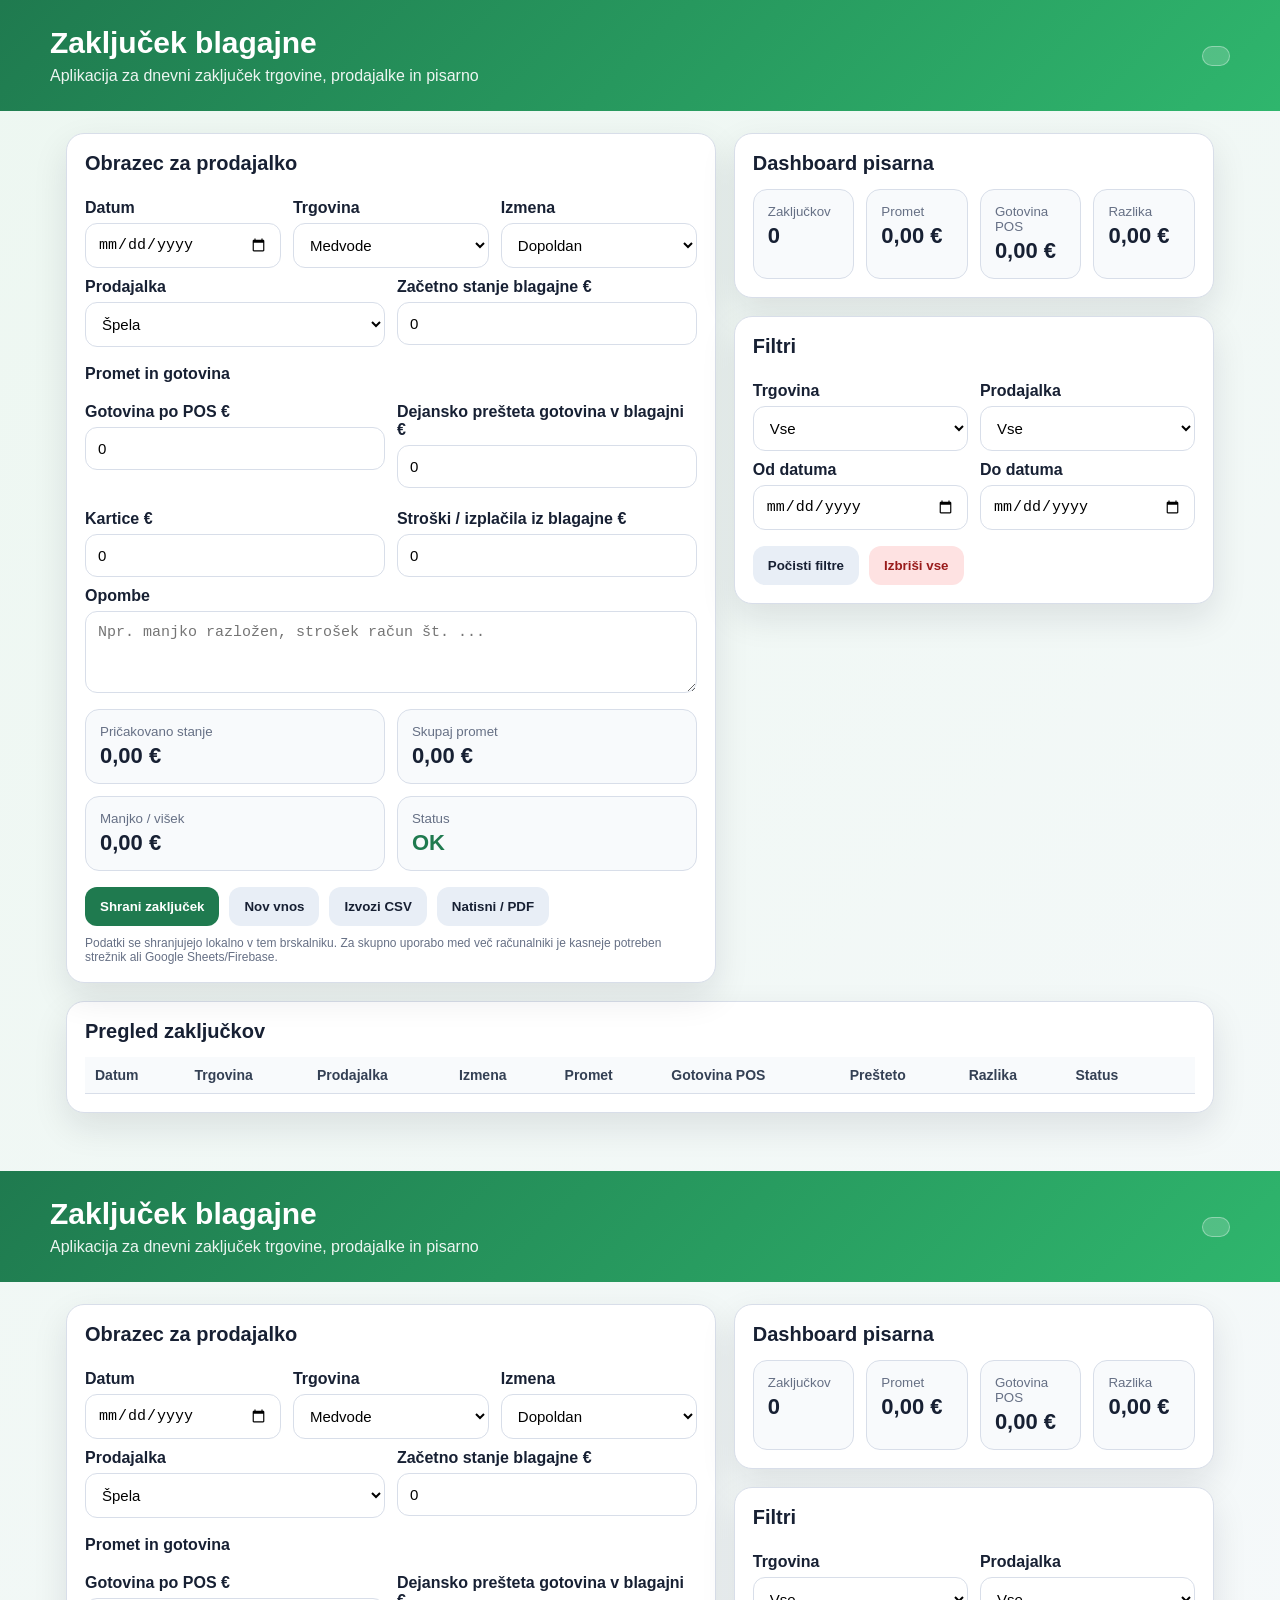
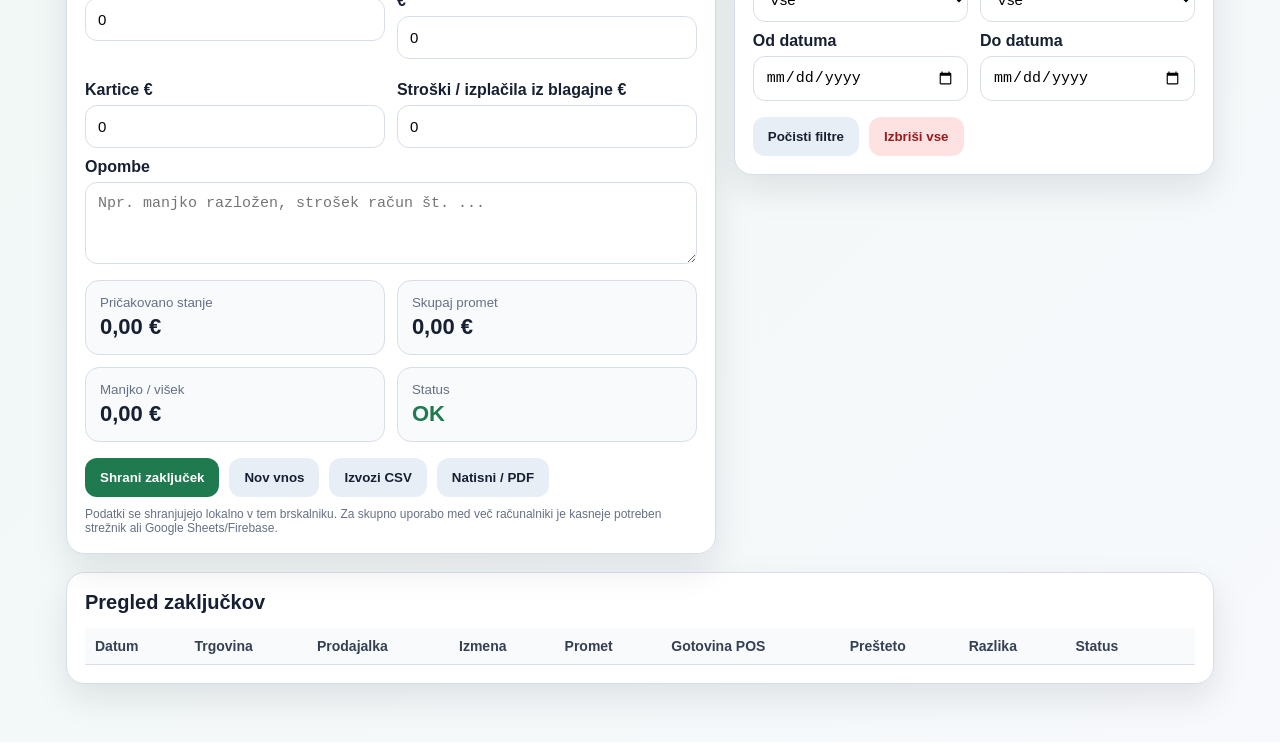
==== index.html @ eb239462 "Update index.html prijava" ====
<!doctype html>
<html lang="sl">
<head>
  <meta charset="utf-8" />
  <meta name="viewport" content="width=device-width, initial-scale=1" />
  <title>Zaključek blagajne</title>
  <style>
    :root{
      --bg:#f3f6fb; --card:#ffffff; --text:#172033; --muted:#667085;
      --brand:#1f7a4f; --brand2:#2fb66d; --danger:#c0392b; --warn:#b7791f;
      --line:#d8dee9; --shadow:0 14px 35px rgba(15,23,42,.10);
      --radius:18px;
    }
    *{box-sizing:border-box}
    body{margin:0;font-family:Arial,Helvetica,sans-serif;background:linear-gradient(135deg,#edf7f1,#f7f9fc);color:var(--text)}
    header{background:linear-gradient(135deg,var(--brand),var(--brand2));color:white;padding:26px 18px}
    .wrap{max-width:1180px;margin:0 auto}
    .top{display:flex;justify-content:space-between;gap:14px;align-items:center;flex-wrap:wrap}
    h1{margin:0;font-size:30px}
    header p{margin:7px 0 0;opacity:.92}
    .badge{background:rgba(255,255,255,.18);border:1px solid rgba(255,255,255,.35);border-radius:999px;padding:9px 13px;font-weight:bold}
    main{padding:22px 16px 40px}
    .grid{display:grid;grid-template-columns:1.15fr .85fr;gap:18px}
    @media(max-width:900px){.grid{grid-template-columns:1fr}}
    .card{background:var(--card);border:1px solid var(--line);border-radius:var(--radius);box-shadow:var(--shadow);padding:18px;margin-bottom:18px}
    h2{margin:0 0 14px;font-size:20px}
    h3{margin:18px 0 10px;font-size:16px}
    label{display:block;font-weight:bold;margin:10px 0 6px}
    input,select,textarea{width:100%;padding:12px;border:1px solid var(--line);border-radius:12px;background:#fff;font-size:15px}
    textarea{min-height:82px;resize:vertical}
    .row{display:grid;grid-template-columns:repeat(2,1fr);gap:12px}
    .row3{display:grid;grid-template-columns:repeat(3,1fr);gap:12px}
    @media(max-width:700px){.row,.row3{grid-template-columns:1fr}}
    .money{font-variant-numeric:tabular-nums}
    .result{display:grid;grid-template-columns:repeat(2,1fr);gap:12px;margin-top:12px}
    .box{border:1px solid var(--line);border-radius:14px;padding:14px;background:#f8fafc}
    .box small{display:block;color:var(--muted);margin-bottom:4px}
    .box b{font-size:22px}
    .ok{color:var(--brand)} .bad{color:var(--danger)} .warn{color:var(--warn)}
    .actions{display:flex;gap:10px;flex-wrap:wrap;margin-top:16px}
    button{border:0;border-radius:12px;padding:12px 15px;font-weight:bold;cursor:pointer;background:#e8eef6;color:#172033}
    button.primary{background:var(--brand);color:white}
    button.danger{background:#fee2e2;color:#991b1b}
    button:hover{filter:brightness(.97)}
    table{width:100%;border-collapse:collapse;font-size:14px}
    th,td{padding:10px;border-bottom:1px solid var(--line);text-align:left;vertical-align:top}
    th{background:#f8fafc;color:#344054}
    .tablewrap{overflow:auto}
    .stats{display:grid;grid-template-columns:repeat(4,1fr);gap:12px}
    @media(max-width:900px){.stats{grid-template-columns:repeat(2,1fr)}}
    @media(max-width:520px){.stats{grid-template-columns:1fr}}
    .muted{color:var(--muted)}
    .pill{display:inline-block;padding:4px 9px;border-radius:999px;background:#eef2ff;font-size:12px}
    .footer-note{font-size:12px;color:var(--muted);margin-top:10px}
    @media print{
      header,.actions,.filters,.danger,#clearAll{display:none!important}
      body{background:white}
      .card{box-shadow:none;border:1px solid #ddd}
      main{padding:0}
    }
  </style>
</head>
<body>
<header>
  <div class="wrap top">
    <div>
      <h1>Zaključek blagajne</h1>
      <p>Aplikacija za dnevni zaključek trgovine, prodajalke in pisarno</p>
    </div>
    <div class="badge" id="todayBadge"></div>
  </div>
</header>

<main class="wrap">
  <div class="grid">
    <section>
      <div class="card">
        <h2>Obrazec za prodajalko</h2>
        <form id="form">
          <div class="row3">
            <div>
              <label>Datum</label>
              <input type="date" id="datum" required>
            </div>
            <div>
              <label>Trgovina</label>
              <select id="trgovina" required>
                <option>Medvode</option>
                <option>Ljubljana</option>
                <option>Kranj</option>
              </select>
            </div>
            <div>
              <label>Izmena</label>
              <select id="izmena" required>
                <option>Dopoldan</option>
                <option>Popoldan</option>
                <option>Cel dan</option>
              </select>
            </div>
          </div>

          <div class="row">
            <div>
              <label>Prodajalka</label>
              <select id="prodajalka" required>
                <option>Špela</option>
                <option>Maja</option>
                <option>Nina</option>
                <option>Petra</option>
              </select>
            </div>
            <div>
              <label>Začetno stanje blagajne €</label>
              <input type="number" step="0.01" id="zacetno" value="0">
            </div>
          </div>

          <h3>Promet in gotovina</h3>
          <div class="row">
            <div>
              <label>Gotovina po POS €</label>
              <input type="number" step="0.01" id="posGotovina" value="0">
            </div>
            <div>
              <label>Dejansko prešteta gotovina v blagajni €</label>
              <input type="number" step="0.01" id="presteta" value="0">
            </div>
            <div>
              <label>Kartice €</label>
              <input type="number" step="0.01" id="kartice" value="0">
            </div>
            <div>
              <label>Stroški / izplačila iz blagajne €</label>
              <input type="number" step="0.01" id="stroski" value="0">
            </div>
          </div>

          <label>Opombe</label>
          <textarea id="opombe" placeholder="Npr. manjko razložen, strošek račun št. ..."></textarea>

          <div class="result">
            <div class="box"><small>Pričakovano stanje</small><b class="money" id="pricakovano">0,00 €</b></div>
            <div class="box"><small>Skupaj promet</small><b class="money" id="promet">0,00 €</b></div>
            <div class="box"><small>Manjko / višek</small><b class="money" id="razlika">0,00 €</b></div>
            <div class="box"><small>Status</small><b id="status" class="ok">OK</b></div>
          </div>

          <div class="actions">
            <button class="primary" type="submit">Shrani zaključek</button>
            <button type="button" id="newEntry">Nov vnos</button>
            <button type="button" id="exportCsv">Izvozi CSV</button>
            <button type="button" onclick="window.print()">Natisni / PDF</button>
          </div>
        </form>
        <div class="footer-note">Podatki se shranjujejo lokalno v tem brskalniku. Za skupno uporabo med več računalniki je kasneje potreben strežnik ali Google Sheets/Firebase.</div>
      </div>
    </section>

    <aside>
      <div class="card">
        <h2>Dashboard pisarna</h2>
        <div class="stats">
          <div class="box"><small>Zaključkov</small><b id="sCount">0</b></div>
          <div class="box"><small>Promet</small><b id="sPromet">0,00 €</b></div>
          <div class="box"><small>Gotovina POS</small><b id="sGotovina">0,00 €</b></div>
          <div class="box"><small>Razlika</small><b id="sRazlika">0,00 €</b></div>
        </div>
      </div>

      <div class="card filters">
        <h2>Filtri</h2>
        <div class="row">
          <div>
            <label>Trgovina</label>
            <select id="filterTrgovina">
              <option value="">Vse</option>
              <option>Medvode</option>
              <option>Ljubljana</option>
              <option>Kranj</option>
            </select>
          </div>
          <div>
            <label>Prodajalka</label>
            <select id="filterProdajalka">
              <option value="">Vse</option>
              <option>Špela</option>
              <option>Maja</option>
              <option>Nina</option>
              <option>Petra</option>
            </select>
          </div>
        </div>
        <div class="row">
          <div>
            <label>Od datuma</label>
            <input type="date" id="filterOd">
          </div>
          <div>
            <label>Do datuma</label>
            <input type="date" id="filterDo">
          </div>
        </div>
        <div class="actions">
          <button type="button" id="resetFilters">Počisti filtre</button>
          <button type="button" class="danger" id="clearAll">Izbriši vse</button>
        </div>
      </div>
    </aside>
  </div>

  <div class="card">
    <h2>Pregled zaključkov</h2>
    <div class="tablewrap">
      <table>
        <thead>
          <tr>
            <th>Datum</th><th>Trgovina</th><th>Prodajalka</th><th>Izmena</th>
            <th>Promet</th><th>Gotovina POS</th><th>Prešteto</th><th>Razlika</th><th>Status</th><th></th>
          </tr>
        </thead>
        <tbody id="tbody"></tbody>
      </table>
    </div>
  </div>
</main>

<script>
const KEY = 'zakljucek_blagajne_v3';
const € = n => (Number(n)||0).toLocaleString('sl-SI',{style:'currency',currency:'EUR'});
const val = id => Number(document.getElementById(id).value || 0);
const el = id => document.getElementById(id);
let editingId = null;

function todayISO(){
  const d = new Date();
  d.setMinutes(d.getMinutes() - d.getTimezoneOffset());
  return d.toISOString().slice(0,10);
}

function load(){ return JSON.parse(localStorage.getItem(KEY) || '[]'); }
function save(rows){ localStorage.setItem(KEY, JSON.stringify(rows)); }

function calc(){
  const z = val('zacetno'), pg = val('posGotovina'), pr = val('presteta'), k = val('kartice'), s = val('stroski');
  const pricakovano = z + pg - s;
  const promet = pg + k;
  const razlika = pr - pricakovano;
  el('pricakovano').textContent = €(pricakovano);
  el('promet').textContent = €(promet);
  el('razlika').textContent = €(razlika);
  el('razlika').className = 'money ' + (Math.abs(razlika) <= 0.02 ? 'ok' : razlika < 0 ? 'bad' : 'warn');
  el('status').textContent = Math.abs(razlika) <= 0.02 ? 'OK' : (razlika < 0 ? 'MANJKO' : 'VIŠEK');
  el('status').className = Math.abs(razlika) <= 0.02 ? 'ok' : razlika < 0 ? 'bad' : 'warn';
  return {pricakovano,promet,razlika};
}

function filteredRows(){
  const ft = el('filterTrgovina').value, fp = el('filterProdajalka').value, od = el('filterOd').value, doD = el('filterDo').value;
  return load().filter(r => (!ft || r.trgovina===ft) && (!fp || r.prodajalka===fp) && (!od || r.datum>=od) && (!doD || r.datum<=doD))
    .sort((a,b) => (b.datum+b.created).localeCompare(a.datum+a.created));
}

function render(){
  const rows = filteredRows();
  const tbody = el('tbody');
  tbody.innerHTML = rows.map(r => `
    <tr>
      <td>${r.datum}</td><td>${r.trgovina}</td><td>${r.prodajalka}</td><td>${r.izmena}</td>
      <td class="money">${€(r.promet)}</td><td class="money">${€(r.posGotovina)}</td><td class="money">${€(r.presteta)}</td>
      <td class="money ${Math.abs(r.razlika)<=0.02?'ok':r.razlika<0?'bad':'warn'}">${€(r.razlika)}</td>
      <td><span class="pill">${Math.abs(r.razlika)<=0.02?'OK':r.razlika<0?'MANJKO':'VIŠEK'}</span></td>
      <td><button onclick="editRow('${r.id}')">Uredi</button> <button class="danger" onclick="deleteRow('${r.id}')">Briši</button></td>
    </tr>`).join('') || `<tr><td colspan="10" class="muted">Ni shranjenih zaključkov.</td></tr>`;

  const sum = rows.reduce((a,r)=> {
    a.promet += r.promet; a.gotovina += r.posGotovina; a.razlika += r.razlika; return a;
  },{promet:0,gotovina:0,razlika:0});
  el('sCount').textContent = rows.length;
  el('sPromet').textContent = €(sum.promet);
  el('sGotovina').textContent = €(sum.gotovina);
  el('sRazlika').textContent = €(sum.razlika);
  el('sRazlika').className = sum.razlika < 0 ? 'bad' : sum.razlika > 0 ? 'warn' : 'ok';
}

function resetForm(){
  editingId = null;
  el('form').reset();
  el('datum').value = todayISO();
  calc();
}

function editRow(id){
  const r = load().find(x=>x.id===id);
  if(!r) return;
  editingId = id;
  ['datum','trgovina','prodajalka','izmena','zacetno','posGotovina','presteta','kartice','stroski','opombe'].forEach(k => el(k).value = r[k] ?? '');
  calc();
  window.scrollTo({top:0,behavior:'smooth'});
}

function deleteRow(id){
  if(!confirm('Res izbrišem ta zaključek?')) return;
  save(load().filter(r=>r.id!==id));
  render();
}

document.querySelectorAll('input,select,textarea').forEach(x => x.addEventListener('input', calc));
['filterTrgovina','filterProdajalka','filterOd','filterDo'].forEach(id => el(id).addEventListener('input', render));

el('form').addEventListener('submit', e => {
  e.preventDefault();
  const c = calc();
  const rows = load();
  const row = {
    id: editingId || crypto.randomUUID(),
    created: new Date().toISOString(),
    datum: el('datum').value,
    trgovina: el('trgovina').value,
    prodajalka: el('prodajalka').value,
    izmena: el('izmena').value,
    zacetno: val('zacetno'),
    posGotovina: val('posGotovina'),
    presteta: val('presteta'),
    kartice: val('kartice'),
    stroski: val('stroski'),
    opombe: el('opombe').value.trim(),
    ...c
  };
  const idx = rows.findIndex(r=>r.id===row.id);
  if(idx >= 0) rows[idx] = row; else rows.push(row);
  save(rows);
  resetForm();
  render();
  alert('Zaključek je shranjen.');
});

el('newEntry').onclick = resetForm;
el('resetFilters').onclick = () => { ['filterTrgovina','filterProdajalka','filterOd','filterDo'].forEach(id=>el(id).value=''); render(); };
el('clearAll').onclick = () => { if(confirm('Res izbrišem vse zaključke?')){ localStorage.removeItem(KEY); render(); } };

el('exportCsv').onclick = () => {
  const rows = filteredRows();
  const headers = ['Datum','Trgovina','Prodajalka','Izmena','Začetno','Gotovina POS','Prešteto','Kartice','Stroški','Promet','Pričakovano','Razlika','Opombe'];
  const csv = [headers, ...rows.map(r => [r.datum,r.trgovina,r.prodajalka,r.izmena,r.zacetno,r.posGotovina,r.presteta,r.kartice,r.stroski,r.promet,r.pricakovano,r.razlika,r.opombe])]
    .map(line => line.map(v => `"${String(v ?? '').replaceAll('"','""')}"`).join(';')).join('\n');
  const blob = new Blob(['\ufeff'+csv],{type:'text/csv;charset=utf-8;'});
  const a = document.createElement('a');
  a.href = URL.createObjectURL(blob);
  a.download = 'zakljucki-blagajne.csv';
  a.click();
};

el('todayBadge').textContent = new Date().toLocaleDateString('sl-SI',{weekday:'long',day:'2-digit',month:'2-digit',year:'numeric'});
el('datum').value = todayISO();
calc(); render();
</script>
  <!doctype html>
<html lang="sl">
<head>
  <meta charset="utf-8" />
  <meta name="viewport" content="width=device-width, initial-scale=1" />
  <title>Zaključek blagajne</title>
  <style>
    :root{
      --bg:#f3f6fb; --card:#ffffff; --text:#172033; --muted:#667085;
      --brand:#1f7a4f; --brand2:#2fb66d; --danger:#c0392b; --warn:#b7791f;
      --line:#d8dee9; --shadow:0 14px 35px rgba(15,23,42,.10);
      --radius:18px;
    }
    *{box-sizing:border-box}
    body{margin:0;font-family:Arial,Helvetica,sans-serif;background:linear-gradient(135deg,#edf7f1,#f7f9fc);color:var(--text)}
    header{background:linear-gradient(135deg,var(--brand),var(--brand2));color:white;padding:26px 18px}
    .wrap{max-width:1180px;margin:0 auto}
    .top{display:flex;justify-content:space-between;gap:14px;align-items:center;flex-wrap:wrap}
    h1{margin:0;font-size:30px}
    header p{margin:7px 0 0;opacity:.92}
    .badge{background:rgba(255,255,255,.18);border:1px solid rgba(255,255,255,.35);border-radius:999px;padding:9px 13px;font-weight:bold}
    main{padding:22px 16px 40px}
    .grid{display:grid;grid-template-columns:1.15fr .85fr;gap:18px}
    @media(max-width:900px){.grid{grid-template-columns:1fr}}
    .card{background:var(--card);border:1px solid var(--line);border-radius:var(--radius);box-shadow:var(--shadow);padding:18px;margin-bottom:18px}
    h2{margin:0 0 14px;font-size:20px}
    h3{margin:18px 0 10px;font-size:16px}
    label{display:block;font-weight:bold;margin:10px 0 6px}
    input,select,textarea{width:100%;padding:12px;border:1px solid var(--line);border-radius:12px;background:#fff;font-size:15px}
    textarea{min-height:82px;resize:vertical}
    .row{display:grid;grid-template-columns:repeat(2,1fr);gap:12px}
    .row3{display:grid;grid-template-columns:repeat(3,1fr);gap:12px}
    @media(max-width:700px){.row,.row3{grid-template-columns:1fr}}
    .money{font-variant-numeric:tabular-nums}
    .result{display:grid;grid-template-columns:repeat(2,1fr);gap:12px;margin-top:12px}
    .box{border:1px solid var(--line);border-radius:14px;padding:14px;background:#f8fafc}
    .box small{display:block;color:var(--muted);margin-bottom:4px}
    .box b{font-size:22px}
    .ok{color:var(--brand)} .bad{color:var(--danger)} .warn{color:var(--warn)}
    .actions{display:flex;gap:10px;flex-wrap:wrap;margin-top:16px}
    button{border:0;border-radius:12px;padding:12px 15px;font-weight:bold;cursor:pointer;background:#e8eef6;color:#172033}
    button.primary{background:var(--brand);color:white}
    button.danger{background:#fee2e2;color:#991b1b}
    button:hover{filter:brightness(.97)}
    table{width:100%;border-collapse:collapse;font-size:14px}
    th,td{padding:10px;border-bottom:1px solid var(--line);text-align:left;vertical-align:top}
    th{background:#f8fafc;color:#344054}
    .tablewrap{overflow:auto}
    .stats{display:grid;grid-template-columns:repeat(4,1fr);gap:12px}
    @media(max-width:900px){.stats{grid-template-columns:repeat(2,1fr)}}
    @media(max-width:520px){.stats{grid-template-columns:1fr}}
    .muted{color:var(--muted)}
    .pill{display:inline-block;padding:4px 9px;border-radius:999px;background:#eef2ff;font-size:12px}
    .footer-note{font-size:12px;color:var(--muted);margin-top:10px}
    @media print{
      header,.actions,.filters,.danger,#clearAll{display:none!important}
      body{background:white}
      .card{box-shadow:none;border:1px solid #ddd}
      main{padding:0}
    }
  </style>
</head>
<body>
<header>
  <div class="wrap top">
    <div>
      <h1>Zaključek blagajne</h1>
      <p>Aplikacija za dnevni zaključek trgovine, prodajalke in pisarno</p>
    </div>
    <div class="badge" id="todayBadge"></div>
  </div>
</header>

<main class="wrap">
  <div class="grid">
    <section>
      <div class="card">
        <h2>Obrazec za prodajalko</h2>
        <form id="form">
          <div class="row3">
            <div>
              <label>Datum</label>
              <input type="date" id="datum" required>
            </div>
            <div>
              <label>Trgovina</label>
              <select id="trgovina" required>
                <option>Medvode</option>
                <option>Ljubljana</option>
                <option>Kranj</option>
              </select>
            </div>
            <div>
              <label>Izmena</label>
              <select id="izmena" required>
                <option>Dopoldan</option>
                <option>Popoldan</option>
                <option>Cel dan</option>
              </select>
            </div>
          </div>

          <div class="row">
            <div>
              <label>Prodajalka</label>
              <select id="prodajalka" required>
                <option>Špela</option>
                <option>Maja</option>
                <option>Nina</option>
                <option>Petra</option>
              </select>
            </div>
            <div>
              <label>Začetno stanje blagajne €</label>
              <input type="number" step="0.01" id="zacetno" value="0">
            </div>
          </div>

          <h3>Promet in gotovina</h3>
          <div class="row">
            <div>
              <label>Gotovina po POS €</label>
              <input type="number" step="0.01" id="posGotovina" value="0">
            </div>
            <div>
              <label>Dejansko prešteta gotovina v blagajni €</label>
              <input type="number" step="0.01" id="presteta" value="0">
            </div>
            <div>
              <label>Kartice €</label>
              <input type="number" step="0.01" id="kartice" value="0">
            </div>
            <div>
              <label>Stroški / izplačila iz blagajne €</label>
              <input type="number" step="0.01" id="stroski" value="0">
            </div>
          </div>

          <label>Opombe</label>
          <textarea id="opombe" placeholder="Npr. manjko razložen, strošek račun št. ..."></textarea>

          <div class="result">
            <div class="box"><small>Pričakovano stanje</small><b class="money" id="pricakovano">0,00 €</b></div>
            <div class="box"><small>Skupaj promet</small><b class="money" id="promet">0,00 €</b></div>
            <div class="box"><small>Manjko / višek</small><b class="money" id="razlika">0,00 €</b></div>
            <div class="box"><small>Status</small><b id="status" class="ok">OK</b></div>
          </div>

          <div class="actions">
            <button class="primary" type="submit">Shrani zaključek</button>
            <button type="button" id="newEntry">Nov vnos</button>
            <button type="button" id="exportCsv">Izvozi CSV</button>
            <button type="button" onclick="window.print()">Natisni / PDF</button>
          </div>
        </form>
        <div class="footer-note">Podatki se shranjujejo lokalno v tem brskalniku. Za skupno uporabo med več računalniki je kasneje potreben strežnik ali Google Sheets/Firebase.</div>
      </div>
    </section>

    <aside>
      <div class="card">
        <h2>Dashboard pisarna</h2>
        <div class="stats">
          <div class="box"><small>Zaključkov</small><b id="sCount">0</b></div>
          <div class="box"><small>Promet</small><b id="sPromet">0,00 €</b></div>
          <div class="box"><small>Gotovina POS</small><b id="sGotovina">0,00 €</b></div>
          <div class="box"><small>Razlika</small><b id="sRazlika">0,00 €</b></div>
        </div>
      </div>

      <div class="card filters">
        <h2>Filtri</h2>
        <div class="row">
          <div>
            <label>Trgovina</label>
            <select id="filterTrgovina">
              <option value="">Vse</option>
              <option>Medvode</option>
              <option>Ljubljana</option>
              <option>Kranj</option>
            </select>
          </div>
          <div>
            <label>Prodajalka</label>
            <select id="filterProdajalka">
              <option value="">Vse</option>
              <option>Špela</option>
              <option>Maja</option>
              <option>Nina</option>
              <option>Petra</option>
            </select>
          </div>
        </div>
        <div class="row">
          <div>
            <label>Od datuma</label>
            <input type="date" id="filterOd">
          </div>
          <div>
            <label>Do datuma</label>
            <input type="date" id="filterDo">
          </div>
        </div>
        <div class="actions">
          <button type="button" id="resetFilters">Počisti filtre</button>
          <button type="button" class="danger" id="clearAll">Izbriši vse</button>
        </div>
      </div>
    </aside>
  </div>

  <div class="card">
    <h2>Pregled zaključkov</h2>
    <div class="tablewrap">
      <table>
        <thead>
          <tr>
            <th>Datum</th><th>Trgovina</th><th>Prodajalka</th><th>Izmena</th>
            <th>Promet</th><th>Gotovina POS</th><th>Prešteto</th><th>Razlika</th><th>Status</th><th></th>
          </tr>
        </thead>
        <tbody id="tbody"></tbody>
      </table>
    </div>
  </div>
</main>

<script>
const KEY = 'zakljucek_blagajne_v3';
const € = n => (Number(n)||0).toLocaleString('sl-SI',{style:'currency',currency:'EUR'});
const val = id => Number(document.getElementById(id).value || 0);
const el = id => document.getElementById(id);
let editingId = null;

function todayISO(){
  const d = new Date();
  d.setMinutes(d.getMinutes() - d.getTimezoneOffset());
  return d.toISOString().slice(0,10);
}

function load(){ return JSON.parse(localStorage.getItem(KEY) || '[]'); }
function save(rows){ localStorage.setItem(KEY, JSON.stringify(rows)); }

function calc(){
  const z = val('zacetno'), pg = val('posGotovina'), pr = val('presteta'), k = val('kartice'), s = val('stroski');
  const pricakovano = z + pg - s;
  const promet = pg + k;
  const razlika = pr - pricakovano;
  el('pricakovano').textContent = €(pricakovano);
  el('promet').textContent = €(promet);
  el('razlika').textContent = €(razlika);
  el('razlika').className = 'money ' + (Math.abs(razlika) <= 0.02 ? 'ok' : razlika < 0 ? 'bad' : 'warn');
  el('status').textContent = Math.abs(razlika) <= 0.02 ? 'OK' : (razlika < 0 ? 'MANJKO' : 'VIŠEK');
  el('status').className = Math.abs(razlika) <= 0.02 ? 'ok' : razlika < 0 ? 'bad' : 'warn';
  return {pricakovano,promet,razlika};
}

function filteredRows(){
  const ft = el('filterTrgovina').value, fp = el('filterProdajalka').value, od = el('filterOd').value, doD = el('filterDo').value;
  return load().filter(r => (!ft || r.trgovina===ft) && (!fp || r.prodajalka===fp) && (!od || r.datum>=od) && (!doD || r.datum<=doD))
    .sort((a,b) => (b.datum+b.created).localeCompare(a.datum+a.created));
}

function render(){
  const rows = filteredRows();
  const tbody = el('tbody');
  tbody.innerHTML = rows.map(r => `
    <tr>
      <td>${r.datum}</td><td>${r.trgovina}</td><td>${r.prodajalka}</td><td>${r.izmena}</td>
      <td class="money">${€(r.promet)}</td><td class="money">${€(r.posGotovina)}</td><td class="money">${€(r.presteta)}</td>
      <td class="money ${Math.abs(r.razlika)<=0.02?'ok':r.razlika<0?'bad':'warn'}">${€(r.razlika)}</td>
      <td><span class="pill">${Math.abs(r.razlika)<=0.02?'OK':r.razlika<0?'MANJKO':'VIŠEK'}</span></td>
      <td><button onclick="editRow('${r.id}')">Uredi</button> <button class="danger" onclick="deleteRow('${r.id}')">Briši</button></td>
    </tr>`).join('') || `<tr><td colspan="10" class="muted">Ni shranjenih zaključkov.</td></tr>`;

  const sum = rows.reduce((a,r)=> {
    a.promet += r.promet; a.gotovina += r.posGotovina; a.razlika += r.razlika; return a;
  },{promet:0,gotovina:0,razlika:0});
  el('sCount').textContent = rows.length;
  el('sPromet').textContent = €(sum.promet);
  el('sGotovina').textContent = €(sum.gotovina);
  el('sRazlika').textContent = €(sum.razlika);
  el('sRazlika').className = sum.razlika < 0 ? 'bad' : sum.razlika > 0 ? 'warn' : 'ok';
}

function resetForm(){
  editingId = null;
  el('form').reset();
  el('datum').value = todayISO();
  calc();
}

function editRow(id){
  const r = load().find(x=>x.id===id);
  if(!r) return;
  editingId = id;
  ['datum','trgovina','prodajalka','izmena','zacetno','posGotovina','presteta','kartice','stroski','opombe'].forEach(k => el(k).value = r[k] ?? '');
  calc();
  window.scrollTo({top:0,behavior:'smooth'});
}

function deleteRow(id){
  if(!confirm('Res izbrišem ta zaključek?')) return;
  save(load().filter(r=>r.id!==id));
  render();
}

document.querySelectorAll('input,select,textarea').forEach(x => x.addEventListener('input', calc));
['filterTrgovina','filterProdajalka','filterOd','filterDo'].forEach(id => el(id).addEventListener('input', render));

el('form').addEventListener('submit', e => {
  e.preventDefault();
  const c = calc();
  const rows = load();
  const row = {
    id: editingId || crypto.randomUUID(),
    created: new Date().toISOString(),
    datum: el('datum').value,
    trgovina: el('trgovina').value,
    prodajalka: el('prodajalka').value,
    izmena: el('izmena').value,
    zacetno: val('zacetno'),
    posGotovina: val('posGotovina'),
    presteta: val('presteta'),
    kartice: val('kartice'),
    stroski: val('stroski'),
    opombe: el('opombe').value.trim(),
    ...c
  };
  const idx = rows.findIndex(r=>r.id===row.id);
  if(idx >= 0) rows[idx] = row; else rows.push(row);
  save(rows);
  resetForm();
  render();
  alert('Zaključek je shranjen.');
});

el('newEntry').onclick = resetForm;
el('resetFilters').onclick = () => { ['filterTrgovina','filterProdajalka','filterOd','filterDo'].forEach(id=>el(id).value=''); render(); };
el('clearAll').onclick = () => { if(confirm('Res izbrišem vse zaključke?')){ localStorage.removeItem(KEY); render(); } };

el('exportCsv').onclick = () => {
  const rows = filteredRows();
  const headers = ['Datum','Trgovina','Prodajalka','Izmena','Začetno','Gotovina POS','Prešteto','Kartice','Stroški','Promet','Pričakovano','Razlika','Opombe'];
  const csv = [headers, ...rows.map(r => [r.datum,r.trgovina,r.prodajalka,r.izmena,r.zacetno,r.posGotovina,r.presteta,r.kartice,r.stroski,r.promet,r.pricakovano,r.razlika,r.opombe])]
    .map(line => line.map(v => `"${String(v ?? '').replaceAll('"','""')}"`).join(';')).join('\n');
  const blob = new Blob(['\ufeff'+csv],{type:'text/csv;charset=utf-8;'});
  const a = document.createElement('a');
  a.href = URL.createObjectURL(blob);
  a.download = 'zakljucki-blagajne.csv';
  a.click();
};

el('todayBadge').textContent = new Date().toLocaleDateString('sl-SI',{weekday:'long',day:'2-digit',month:'2-digit',year:'numeric'});
el('datum').value = todayISO();
calc(); render();
</script>
</body>
</html>

</body>
</html>
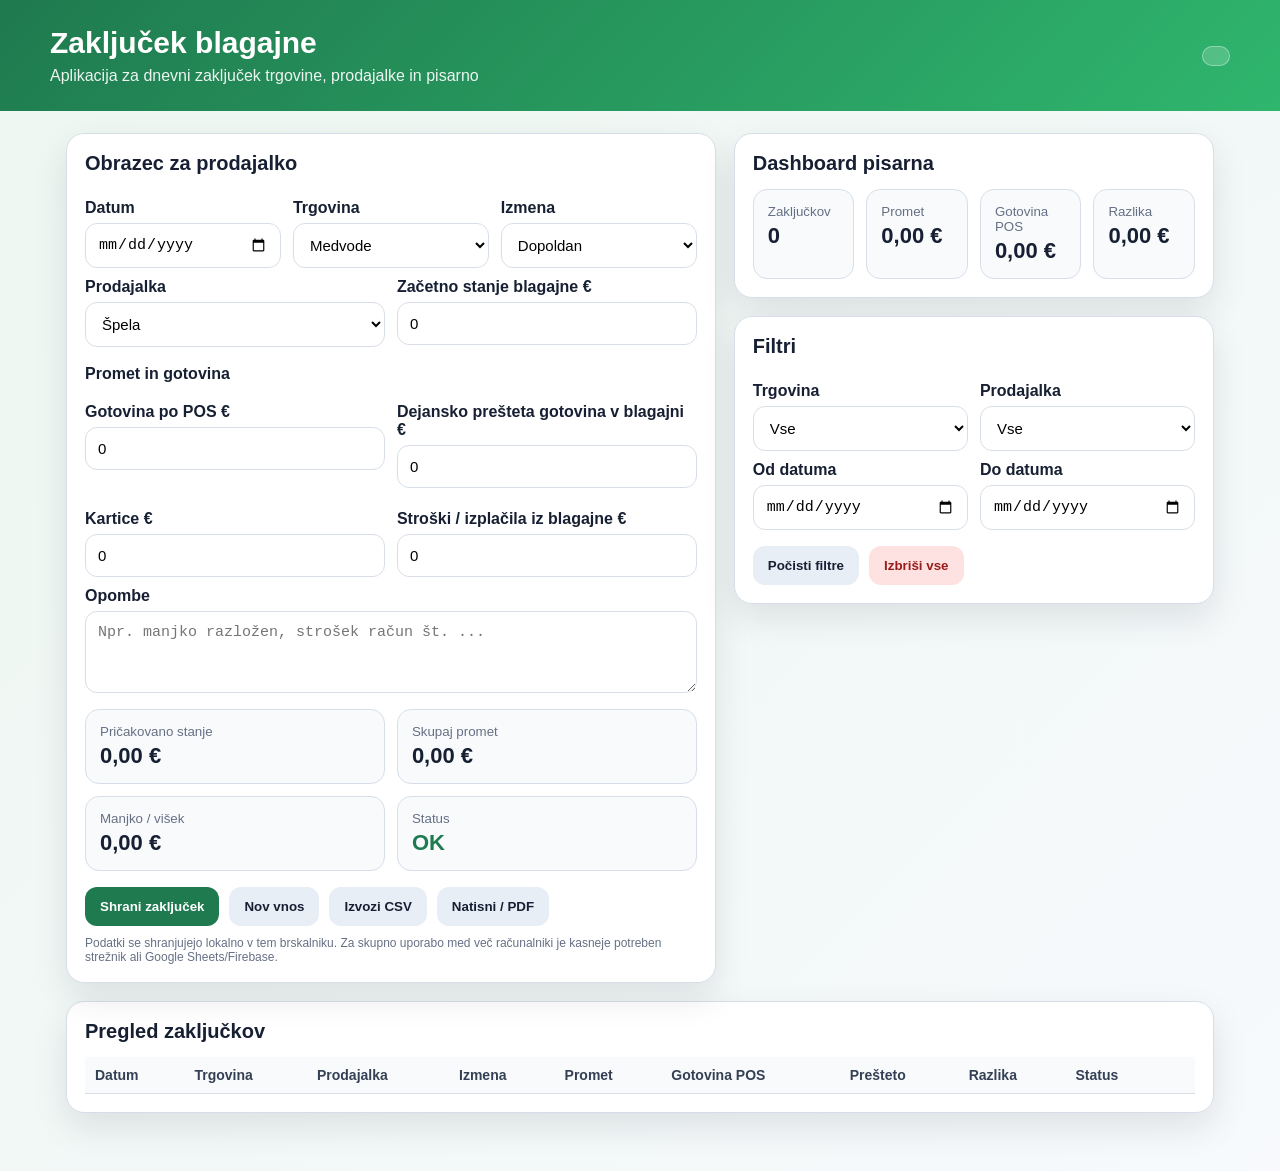
==== commit 1799b56d: "Add files via upload" ====
--- a/index.html
+++ b/index.html
@@ -355,365 +355,5 @@
 el('datum').value = todayISO();
 calc(); render();
 </script>
-  <!doctype html>
-<html lang="sl">
-<head>
-  <meta charset="utf-8" />
-  <meta name="viewport" content="width=device-width, initial-scale=1" />
-  <title>Zaključek blagajne</title>
-  <style>
-    :root{
-      --bg:#f3f6fb; --card:#ffffff; --text:#172033; --muted:#667085;
-      --brand:#1f7a4f; --brand2:#2fb66d; --danger:#c0392b; --warn:#b7791f;
-      --line:#d8dee9; --shadow:0 14px 35px rgba(15,23,42,.10);
-      --radius:18px;
-    }
-    *{box-sizing:border-box}
-    body{margin:0;font-family:Arial,Helvetica,sans-serif;background:linear-gradient(135deg,#edf7f1,#f7f9fc);color:var(--text)}
-    header{background:linear-gradient(135deg,var(--brand),var(--brand2));color:white;padding:26px 18px}
-    .wrap{max-width:1180px;margin:0 auto}
-    .top{display:flex;justify-content:space-between;gap:14px;align-items:center;flex-wrap:wrap}
-    h1{margin:0;font-size:30px}
-    header p{margin:7px 0 0;opacity:.92}
-    .badge{background:rgba(255,255,255,.18);border:1px solid rgba(255,255,255,.35);border-radius:999px;padding:9px 13px;font-weight:bold}
-    main{padding:22px 16px 40px}
-    .grid{display:grid;grid-template-columns:1.15fr .85fr;gap:18px}
-    @media(max-width:900px){.grid{grid-template-columns:1fr}}
-    .card{background:var(--card);border:1px solid var(--line);border-radius:var(--radius);box-shadow:var(--shadow);padding:18px;margin-bottom:18px}
-    h2{margin:0 0 14px;font-size:20px}
-    h3{margin:18px 0 10px;font-size:16px}
-    label{display:block;font-weight:bold;margin:10px 0 6px}
-    input,select,textarea{width:100%;padding:12px;border:1px solid var(--line);border-radius:12px;background:#fff;font-size:15px}
-    textarea{min-height:82px;resize:vertical}
-    .row{display:grid;grid-template-columns:repeat(2,1fr);gap:12px}
-    .row3{display:grid;grid-template-columns:repeat(3,1fr);gap:12px}
-    @media(max-width:700px){.row,.row3{grid-template-columns:1fr}}
-    .money{font-variant-numeric:tabular-nums}
-    .result{display:grid;grid-template-columns:repeat(2,1fr);gap:12px;margin-top:12px}
-    .box{border:1px solid var(--line);border-radius:14px;padding:14px;background:#f8fafc}
-    .box small{display:block;color:var(--muted);margin-bottom:4px}
-    .box b{font-size:22px}
-    .ok{color:var(--brand)} .bad{color:var(--danger)} .warn{color:var(--warn)}
-    .actions{display:flex;gap:10px;flex-wrap:wrap;margin-top:16px}
-    button{border:0;border-radius:12px;padding:12px 15px;font-weight:bold;cursor:pointer;background:#e8eef6;color:#172033}
-    button.primary{background:var(--brand);color:white}
-    button.danger{background:#fee2e2;color:#991b1b}
-    button:hover{filter:brightness(.97)}
-    table{width:100%;border-collapse:collapse;font-size:14px}
-    th,td{padding:10px;border-bottom:1px solid var(--line);text-align:left;vertical-align:top}
-    th{background:#f8fafc;color:#344054}
-    .tablewrap{overflow:auto}
-    .stats{display:grid;grid-template-columns:repeat(4,1fr);gap:12px}
-    @media(max-width:900px){.stats{grid-template-columns:repeat(2,1fr)}}
-    @media(max-width:520px){.stats{grid-template-columns:1fr}}
-    .muted{color:var(--muted)}
-    .pill{display:inline-block;padding:4px 9px;border-radius:999px;background:#eef2ff;font-size:12px}
-    .footer-note{font-size:12px;color:var(--muted);margin-top:10px}
-    @media print{
-      header,.actions,.filters,.danger,#clearAll{display:none!important}
-      body{background:white}
-      .card{box-shadow:none;border:1px solid #ddd}
-      main{padding:0}
-    }
-  </style>
-</head>
-<body>
-<header>
-  <div class="wrap top">
-    <div>
-      <h1>Zaključek blagajne</h1>
-      <p>Aplikacija za dnevni zaključek trgovine, prodajalke in pisarno</p>
-    </div>
-    <div class="badge" id="todayBadge"></div>
-  </div>
-</header>
-
-<main class="wrap">
-  <div class="grid">
-    <section>
-      <div class="card">
-        <h2>Obrazec za prodajalko</h2>
-        <form id="form">
-          <div class="row3">
-            <div>
-              <label>Datum</label>
-              <input type="date" id="datum" required>
-            </div>
-            <div>
-              <label>Trgovina</label>
-              <select id="trgovina" required>
-                <option>Medvode</option>
-                <option>Ljubljana</option>
-                <option>Kranj</option>
-              </select>
-            </div>
-            <div>
-              <label>Izmena</label>
-              <select id="izmena" required>
-                <option>Dopoldan</option>
-                <option>Popoldan</option>
-                <option>Cel dan</option>
-              </select>
-            </div>
-          </div>
-
-          <div class="row">
-            <div>
-              <label>Prodajalka</label>
-              <select id="prodajalka" required>
-                <option>Špela</option>
-                <option>Maja</option>
-                <option>Nina</option>
-                <option>Petra</option>
-              </select>
-            </div>
-            <div>
-              <label>Začetno stanje blagajne €</label>
-              <input type="number" step="0.01" id="zacetno" value="0">
-            </div>
-          </div>
-
-          <h3>Promet in gotovina</h3>
-          <div class="row">
-            <div>
-              <label>Gotovina po POS €</label>
-              <input type="number" step="0.01" id="posGotovina" value="0">
-            </div>
-            <div>
-              <label>Dejansko prešteta gotovina v blagajni €</label>
-              <input type="number" step="0.01" id="presteta" value="0">
-            </div>
-            <div>
-              <label>Kartice €</label>
-              <input type="number" step="0.01" id="kartice" value="0">
-            </div>
-            <div>
-              <label>Stroški / izplačila iz blagajne €</label>
-              <input type="number" step="0.01" id="stroski" value="0">
-            </div>
-          </div>
-
-          <label>Opombe</label>
-          <textarea id="opombe" placeholder="Npr. manjko razložen, strošek račun št. ..."></textarea>
-
-          <div class="result">
-            <div class="box"><small>Pričakovano stanje</small><b class="money" id="pricakovano">0,00 €</b></div>
-            <div class="box"><small>Skupaj promet</small><b class="money" id="promet">0,00 €</b></div>
-            <div class="box"><small>Manjko / višek</small><b class="money" id="razlika">0,00 €</b></div>
-            <div class="box"><small>Status</small><b id="status" class="ok">OK</b></div>
-          </div>
-
-          <div class="actions">
-            <button class="primary" type="submit">Shrani zaključek</button>
-            <button type="button" id="newEntry">Nov vnos</button>
-            <button type="button" id="exportCsv">Izvozi CSV</button>
-            <button type="button" onclick="window.print()">Natisni / PDF</button>
-          </div>
-        </form>
-        <div class="footer-note">Podatki se shranjujejo lokalno v tem brskalniku. Za skupno uporabo med več računalniki je kasneje potreben strežnik ali Google Sheets/Firebase.</div>
-      </div>
-    </section>
-
-    <aside>
-      <div class="card">
-        <h2>Dashboard pisarna</h2>
-        <div class="stats">
-          <div class="box"><small>Zaključkov</small><b id="sCount">0</b></div>
-          <div class="box"><small>Promet</small><b id="sPromet">0,00 €</b></div>
-          <div class="box"><small>Gotovina POS</small><b id="sGotovina">0,00 €</b></div>
-          <div class="box"><small>Razlika</small><b id="sRazlika">0,00 €</b></div>
-        </div>
-      </div>
-
-      <div class="card filters">
-        <h2>Filtri</h2>
-        <div class="row">
-          <div>
-            <label>Trgovina</label>
-            <select id="filterTrgovina">
-              <option value="">Vse</option>
-              <option>Medvode</option>
-              <option>Ljubljana</option>
-              <option>Kranj</option>
-            </select>
-          </div>
-          <div>
-            <label>Prodajalka</label>
-            <select id="filterProdajalka">
-              <option value="">Vse</option>
-              <option>Špela</option>
-              <option>Maja</option>
-              <option>Nina</option>
-              <option>Petra</option>
-            </select>
-          </div>
-        </div>
-        <div class="row">
-          <div>
-            <label>Od datuma</label>
-            <input type="date" id="filterOd">
-          </div>
-          <div>
-            <label>Do datuma</label>
-            <input type="date" id="filterDo">
-          </div>
-        </div>
-        <div class="actions">
-          <button type="button" id="resetFilters">Počisti filtre</button>
-          <button type="button" class="danger" id="clearAll">Izbriši vse</button>
-        </div>
-      </div>
-    </aside>
-  </div>
-
-  <div class="card">
-    <h2>Pregled zaključkov</h2>
-    <div class="tablewrap">
-      <table>
-        <thead>
-          <tr>
-            <th>Datum</th><th>Trgovina</th><th>Prodajalka</th><th>Izmena</th>
-            <th>Promet</th><th>Gotovina POS</th><th>Prešteto</th><th>Razlika</th><th>Status</th><th></th>
-          </tr>
-        </thead>
-        <tbody id="tbody"></tbody>
-      </table>
-    </div>
-  </div>
-</main>
-
-<script>
-const KEY = 'zakljucek_blagajne_v3';
-const € = n => (Number(n)||0).toLocaleString('sl-SI',{style:'currency',currency:'EUR'});
-const val = id => Number(document.getElementById(id).value || 0);
-const el = id => document.getElementById(id);
-let editingId = null;
-
-function todayISO(){
-  const d = new Date();
-  d.setMinutes(d.getMinutes() - d.getTimezoneOffset());
-  return d.toISOString().slice(0,10);
-}
-
-function load(){ return JSON.parse(localStorage.getItem(KEY) || '[]'); }
-function save(rows){ localStorage.setItem(KEY, JSON.stringify(rows)); }
-
-function calc(){
-  const z = val('zacetno'), pg = val('posGotovina'), pr = val('presteta'), k = val('kartice'), s = val('stroski');
-  const pricakovano = z + pg - s;
-  const promet = pg + k;
-  const razlika = pr - pricakovano;
-  el('pricakovano').textContent = €(pricakovano);
-  el('promet').textContent = €(promet);
-  el('razlika').textContent = €(razlika);
-  el('razlika').className = 'money ' + (Math.abs(razlika) <= 0.02 ? 'ok' : razlika < 0 ? 'bad' : 'warn');
-  el('status').textContent = Math.abs(razlika) <= 0.02 ? 'OK' : (razlika < 0 ? 'MANJKO' : 'VIŠEK');
-  el('status').className = Math.abs(razlika) <= 0.02 ? 'ok' : razlika < 0 ? 'bad' : 'warn';
-  return {pricakovano,promet,razlika};
-}
-
-function filteredRows(){
-  const ft = el('filterTrgovina').value, fp = el('filterProdajalka').value, od = el('filterOd').value, doD = el('filterDo').value;
-  return load().filter(r => (!ft || r.trgovina===ft) && (!fp || r.prodajalka===fp) && (!od || r.datum>=od) && (!doD || r.datum<=doD))
-    .sort((a,b) => (b.datum+b.created).localeCompare(a.datum+a.created));
-}
-
-function render(){
-  const rows = filteredRows();
-  const tbody = el('tbody');
-  tbody.innerHTML = rows.map(r => `
-    <tr>
-      <td>${r.datum}</td><td>${r.trgovina}</td><td>${r.prodajalka}</td><td>${r.izmena}</td>
-      <td class="money">${€(r.promet)}</td><td class="money">${€(r.posGotovina)}</td><td class="money">${€(r.presteta)}</td>
-      <td class="money ${Math.abs(r.razlika)<=0.02?'ok':r.razlika<0?'bad':'warn'}">${€(r.razlika)}</td>
-      <td><span class="pill">${Math.abs(r.razlika)<=0.02?'OK':r.razlika<0?'MANJKO':'VIŠEK'}</span></td>
-      <td><button onclick="editRow('${r.id}')">Uredi</button> <button class="danger" onclick="deleteRow('${r.id}')">Briši</button></td>
-    </tr>`).join('') || `<tr><td colspan="10" class="muted">Ni shranjenih zaključkov.</td></tr>`;
-
-  const sum = rows.reduce((a,r)=> {
-    a.promet += r.promet; a.gotovina += r.posGotovina; a.razlika += r.razlika; return a;
-  },{promet:0,gotovina:0,razlika:0});
-  el('sCount').textContent = rows.length;
-  el('sPromet').textContent = €(sum.promet);
-  el('sGotovina').textContent = €(sum.gotovina);
-  el('sRazlika').textContent = €(sum.razlika);
-  el('sRazlika').className = sum.razlika < 0 ? 'bad' : sum.razlika > 0 ? 'warn' : 'ok';
-}
-
-function resetForm(){
-  editingId = null;
-  el('form').reset();
-  el('datum').value = todayISO();
-  calc();
-}
-
-function editRow(id){
-  const r = load().find(x=>x.id===id);
-  if(!r) return;
-  editingId = id;
-  ['datum','trgovina','prodajalka','izmena','zacetno','posGotovina','presteta','kartice','stroski','opombe'].forEach(k => el(k).value = r[k] ?? '');
-  calc();
-  window.scrollTo({top:0,behavior:'smooth'});
-}
-
-function deleteRow(id){
-  if(!confirm('Res izbrišem ta zaključek?')) return;
-  save(load().filter(r=>r.id!==id));
-  render();
-}
-
-document.querySelectorAll('input,select,textarea').forEach(x => x.addEventListener('input', calc));
-['filterTrgovina','filterProdajalka','filterOd','filterDo'].forEach(id => el(id).addEventListener('input', render));
-
-el('form').addEventListener('submit', e => {
-  e.preventDefault();
-  const c = calc();
-  const rows = load();
-  const row = {
-    id: editingId || crypto.randomUUID(),
-    created: new Date().toISOString(),
-    datum: el('datum').value,
-    trgovina: el('trgovina').value,
-    prodajalka: el('prodajalka').value,
-    izmena: el('izmena').value,
-    zacetno: val('zacetno'),
-    posGotovina: val('posGotovina'),
-    presteta: val('presteta'),
-    kartice: val('kartice'),
-    stroski: val('stroski'),
-    opombe: el('opombe').value.trim(),
-    ...c
-  };
-  const idx = rows.findIndex(r=>r.id===row.id);
-  if(idx >= 0) rows[idx] = row; else rows.push(row);
-  save(rows);
-  resetForm();
-  render();
-  alert('Zaključek je shranjen.');
-});
-
-el('newEntry').onclick = resetForm;
-el('resetFilters').onclick = () => { ['filterTrgovina','filterProdajalka','filterOd','filterDo'].forEach(id=>el(id).value=''); render(); };
-el('clearAll').onclick = () => { if(confirm('Res izbrišem vse zaključke?')){ localStorage.removeItem(KEY); render(); } };
-
-el('exportCsv').onclick = () => {
-  const rows = filteredRows();
-  const headers = ['Datum','Trgovina','Prodajalka','Izmena','Začetno','Gotovina POS','Prešteto','Kartice','Stroški','Promet','Pričakovano','Razlika','Opombe'];
-  const csv = [headers, ...rows.map(r => [r.datum,r.trgovina,r.prodajalka,r.izmena,r.zacetno,r.posGotovina,r.presteta,r.kartice,r.stroski,r.promet,r.pricakovano,r.razlika,r.opombe])]
-    .map(line => line.map(v => `"${String(v ?? '').replaceAll('"','""')}"`).join(';')).join('\n');
-  const blob = new Blob(['\ufeff'+csv],{type:'text/csv;charset=utf-8;'});
-  const a = document.createElement('a');
-  a.href = URL.createObjectURL(blob);
-  a.download = 'zakljucki-blagajne.csv';
-  a.click();
-};
-
-el('todayBadge').textContent = new Date().toLocaleDateString('sl-SI',{weekday:'long',day:'2-digit',month:'2-digit',year:'numeric'});
-el('datum').value = todayISO();
-calc(); render();
-</script>
 </body>
 </html>
-
-</body>
-</html>
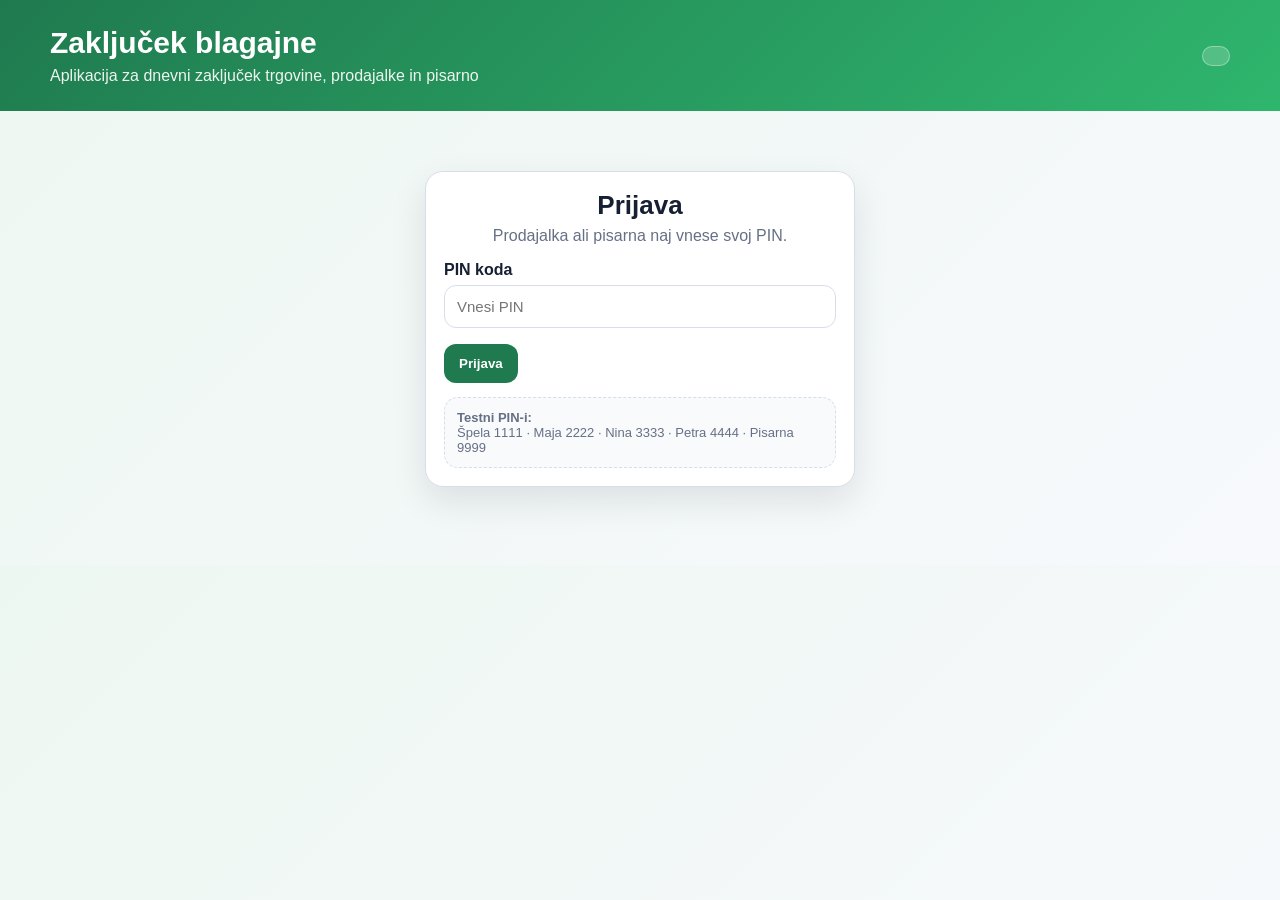
==== commit 265a020c: "Add files via upload" ====
--- a/index.html
+++ b/index.html
@@ -6,7 +6,7 @@
   <title>Zaključek blagajne</title>
   <style>
     :root{
-      --bg:#f3f6fb; --card:#ffffff; --text:#172033; --muted:#667085;
+      --card:#ffffff; --text:#172033; --muted:#667085;
       --brand:#1f7a4f; --brand2:#2fb66d; --danger:#c0392b; --warn:#b7791f;
       --line:#d8dee9; --shadow:0 14px 35px rgba(15,23,42,.10);
       --radius:18px;
@@ -41,7 +41,6 @@
     button{border:0;border-radius:12px;padding:12px 15px;font-weight:bold;cursor:pointer;background:#e8eef6;color:#172033}
     button.primary{background:var(--brand);color:white}
     button.danger{background:#fee2e2;color:#991b1b}
-    button:hover{filter:brightness(.97)}
     table{width:100%;border-collapse:collapse;font-size:14px}
     th,td{padding:10px;border-bottom:1px solid var(--line);text-align:left;vertical-align:top}
     th{background:#f8fafc;color:#344054}
@@ -52,11 +51,21 @@
     .muted{color:var(--muted)}
     .pill{display:inline-block;padding:4px 9px;border-radius:999px;background:#eef2ff;font-size:12px}
     .footer-note{font-size:12px;color:var(--muted);margin-top:10px}
+    .login-card{max-width:430px;margin:38px auto}
+    .login-title{text-align:center}
+    .login-title h2{font-size:26px;margin-bottom:6px}
+    .login-title p{color:var(--muted);margin-top:0}
+    .login-help{background:#f8fafc;border:1px dashed var(--line);border-radius:14px;padding:12px;margin-top:14px;font-size:13px;color:var(--muted)}
+    .userbar{display:flex;justify-content:space-between;align-items:center;gap:12px;flex-wrap:wrap;margin-bottom:18px}
+    .userbox{background:#fff;border:1px solid var(--line);border-radius:14px;padding:12px 14px;box-shadow:var(--shadow)}
+    #app{display:none}
+    .adminOnly{display:none}
     @media print{
-      header,.actions,.filters,.danger,#clearAll{display:none!important}
+      header,.actions,.filters,.danger,#clearAll,.userbar{display:none!important}
       body{background:white}
       .card{box-shadow:none;border:1px solid #ddd}
       main{padding:0}
+      #app{display:block!important}
     }
   </style>
 </head>
@@ -72,165 +81,205 @@
 </header>
 
 <main class="wrap">
-  <div class="grid">
-    <section>
-      <div class="card">
-        <h2>Obrazec za prodajalko</h2>
-        <form id="form">
-          <div class="row3">
-            <div>
-              <label>Datum</label>
-              <input type="date" id="datum" required>
-            </div>
+  <section id="loginScreen" class="card login-card">
+    <div class="login-title">
+      <h2>Prijava</h2>
+      <p>Prodajalka ali pisarna naj vnese svoj PIN.</p>
+    </div>
+
+    <label>PIN koda</label>
+    <input type="password" id="pinInput" placeholder="Vnesi PIN" autocomplete="off" inputmode="numeric">
+
+    <div class="actions">
+      <button class="primary" type="button" id="loginBtn">Prijava</button>
+    </div>
+
+    <div class="login-help">
+      <b>Testni PIN-i:</b><br>
+      Špela 1111 · Maja 2222 · Nina 3333 · Petra 4444 · Pisarna 9999
+    </div>
+  </section>
+
+  <section id="app">
+    <div class="userbar">
+      <div class="userbox">
+        Prijavljen/a: <b id="loggedName"></b> <span id="loggedRole" class="pill"></span>
+      </div>
+      <button type="button" id="logoutBtn">Odjava</button>
+    </div>
+
+    <div class="grid">
+      <section>
+        <div class="card">
+          <h2>Obrazec za prodajalko</h2>
+          <form id="form">
+            <div class="row3">
+              <div>
+                <label>Datum</label>
+                <input type="date" id="datum" required>
+              </div>
+              <div>
+                <label>Trgovina</label>
+                <select id="trgovina" required>
+                  <option>Medvode</option>
+                  <option>Ljubljana</option>
+                  <option>Kranj</option>
+                </select>
+              </div>
+              <div>
+                <label>Izmena</label>
+                <select id="izmena" required>
+                  <option>Dopoldan</option>
+                  <option>Popoldan</option>
+                  <option>Cel dan</option>
+                </select>
+              </div>
+            </div>
+
+            <div class="row">
+              <div>
+                <label>Prodajalka</label>
+                <select id="prodajalka" required>
+                  <option>Špela</option>
+                  <option>Maja</option>
+                  <option>Nina</option>
+                  <option>Petra</option>
+                </select>
+              </div>
+              <div>
+                <label>Začetno stanje blagajne €</label>
+                <input type="number" step="0.01" id="zacetno" value="0">
+              </div>
+            </div>
+
+            <h3>Promet in gotovina</h3>
+            <div class="row">
+              <div>
+                <label>Gotovina po POS €</label>
+                <input type="number" step="0.01" id="posGotovina" value="0">
+              </div>
+              <div>
+                <label>Dejansko prešteta gotovina v blagajni €</label>
+                <input type="number" step="0.01" id="presteta" value="0">
+              </div>
+              <div>
+                <label>Kartice €</label>
+                <input type="number" step="0.01" id="kartice" value="0">
+              </div>
+              <div>
+                <label>Stroški / izplačila iz blagajne €</label>
+                <input type="number" step="0.01" id="stroski" value="0">
+              </div>
+            </div>
+
+            <label>Opombe</label>
+            <textarea id="opombe" placeholder="Npr. manjko razložen, strošek račun št. ..."></textarea>
+
+            <div class="result">
+              <div class="box"><small>Pričakovano stanje</small><b class="money" id="pricakovano">0,00 €</b></div>
+              <div class="box"><small>Skupaj promet</small><b class="money" id="promet">0,00 €</b></div>
+              <div class="box"><small>Manjko / višek</small><b class="money" id="razlika">0,00 €</b></div>
+              <div class="box"><small>Status</small><b id="status" class="ok">OK</b></div>
+            </div>
+
+            <div class="actions">
+              <button class="primary" type="submit">Shrani zaključek</button>
+              <button type="button" id="newEntry">Nov vnos</button>
+              <button type="button" id="exportCsv" class="adminOnly">Izvozi CSV</button>
+              <button type="button" onclick="window.print()">Natisni / PDF</button>
+            </div>
+          </form>
+          <div class="footer-note">Podatki se shranjujejo lokalno v tem brskalniku. Za skupno uporabo med več računalniki je kasneje potreben strežnik ali Google Sheets/Firebase.</div>
+        </div>
+      </section>
+
+      <aside class="adminOnly">
+        <div class="card">
+          <h2>Dashboard pisarna</h2>
+          <div class="stats">
+            <div class="box"><small>Zaključkov</small><b id="sCount">0</b></div>
+            <div class="box"><small>Promet</small><b id="sPromet">0,00 €</b></div>
+            <div class="box"><small>Gotovina POS</small><b id="sGotovina">0,00 €</b></div>
+            <div class="box"><small>Razlika</small><b id="sRazlika">0,00 €</b></div>
+          </div>
+        </div>
+
+        <div class="card filters">
+          <h2>Filtri</h2>
+          <div class="row">
             <div>
               <label>Trgovina</label>
-              <select id="trgovina" required>
+              <select id="filterTrgovina">
+                <option value="">Vse</option>
                 <option>Medvode</option>
                 <option>Ljubljana</option>
                 <option>Kranj</option>
               </select>
             </div>
             <div>
-              <label>Izmena</label>
-              <select id="izmena" required>
-                <option>Dopoldan</option>
-                <option>Popoldan</option>
-                <option>Cel dan</option>
-              </select>
-            </div>
-          </div>
-
-          <div class="row">
-            <div>
               <label>Prodajalka</label>
-              <select id="prodajalka" required>
+              <select id="filterProdajalka">
+                <option value="">Vse</option>
                 <option>Špela</option>
                 <option>Maja</option>
                 <option>Nina</option>
                 <option>Petra</option>
               </select>
             </div>
-            <div>
-              <label>Začetno stanje blagajne €</label>
-              <input type="number" step="0.01" id="zacetno" value="0">
-            </div>
           </div>
-
-          <h3>Promet in gotovina</h3>
           <div class="row">
             <div>
-              <label>Gotovina po POS €</label>
-              <input type="number" step="0.01" id="posGotovina" value="0">
+              <label>Od datuma</label>
+              <input type="date" id="filterOd">
             </div>
             <div>
-              <label>Dejansko prešteta gotovina v blagajni €</label>
-              <input type="number" step="0.01" id="presteta" value="0">
-            </div>
-            <div>
-              <label>Kartice €</label>
-              <input type="number" step="0.01" id="kartice" value="0">
-            </div>
-            <div>
-              <label>Stroški / izplačila iz blagajne €</label>
-              <input type="number" step="0.01" id="stroski" value="0">
+              <label>Do datuma</label>
+              <input type="date" id="filterDo">
             </div>
           </div>
-
-          <label>Opombe</label>
-          <textarea id="opombe" placeholder="Npr. manjko razložen, strošek račun št. ..."></textarea>
-
-          <div class="result">
-            <div class="box"><small>Pričakovano stanje</small><b class="money" id="pricakovano">0,00 €</b></div>
-            <div class="box"><small>Skupaj promet</small><b class="money" id="promet">0,00 €</b></div>
-            <div class="box"><small>Manjko / višek</small><b class="money" id="razlika">0,00 €</b></div>
-            <div class="box"><small>Status</small><b id="status" class="ok">OK</b></div>
-          </div>
-
           <div class="actions">
-            <button class="primary" type="submit">Shrani zaključek</button>
-            <button type="button" id="newEntry">Nov vnos</button>
-            <button type="button" id="exportCsv">Izvozi CSV</button>
-            <button type="button" onclick="window.print()">Natisni / PDF</button>
-          </div>
-        </form>
-        <div class="footer-note">Podatki se shranjujejo lokalno v tem brskalniku. Za skupno uporabo med več računalniki je kasneje potreben strežnik ali Google Sheets/Firebase.</div>
-      </div>
-    </section>
-
-    <aside>
-      <div class="card">
-        <h2>Dashboard pisarna</h2>
-        <div class="stats">
-          <div class="box"><small>Zaključkov</small><b id="sCount">0</b></div>
-          <div class="box"><small>Promet</small><b id="sPromet">0,00 €</b></div>
-          <div class="box"><small>Gotovina POS</small><b id="sGotovina">0,00 €</b></div>
-          <div class="box"><small>Razlika</small><b id="sRazlika">0,00 €</b></div>
-        </div>
-      </div>
-
-      <div class="card filters">
-        <h2>Filtri</h2>
-        <div class="row">
-          <div>
-            <label>Trgovina</label>
-            <select id="filterTrgovina">
-              <option value="">Vse</option>
-              <option>Medvode</option>
-              <option>Ljubljana</option>
-              <option>Kranj</option>
-            </select>
-          </div>
-          <div>
-            <label>Prodajalka</label>
-            <select id="filterProdajalka">
-              <option value="">Vse</option>
-              <option>Špela</option>
-              <option>Maja</option>
-              <option>Nina</option>
-              <option>Petra</option>
-            </select>
+            <button type="button" id="resetFilters">Počisti filtre</button>
+            <button type="button" class="danger" id="clearAll">Izbriši vse</button>
           </div>
         </div>
-        <div class="row">
-          <div>
-            <label>Od datuma</label>
-            <input type="date" id="filterOd">
-          </div>
-          <div>
-            <label>Do datuma</label>
-            <input type="date" id="filterDo">
-          </div>
-        </div>
-        <div class="actions">
-          <button type="button" id="resetFilters">Počisti filtre</button>
-          <button type="button" class="danger" id="clearAll">Izbriši vse</button>
-        </div>
+      </aside>
+    </div>
+
+    <div class="card adminOnly">
+      <h2>Pregled zaključkov za pisarno</h2>
+      <div class="tablewrap">
+        <table>
+          <thead>
+            <tr>
+              <th>Datum</th><th>Trgovina</th><th>Prodajalka</th><th>Izmena</th>
+              <th>Promet</th><th>Gotovina POS</th><th>Prešteto</th><th>Razlika</th><th>Status</th><th></th>
+            </tr>
+          </thead>
+          <tbody id="tbody"></tbody>
+        </table>
       </div>
-    </aside>
-  </div>
-
-  <div class="card">
-    <h2>Pregled zaključkov</h2>
-    <div class="tablewrap">
-      <table>
-        <thead>
-          <tr>
-            <th>Datum</th><th>Trgovina</th><th>Prodajalka</th><th>Izmena</th>
-            <th>Promet</th><th>Gotovina POS</th><th>Prešteto</th><th>Razlika</th><th>Status</th><th></th>
-          </tr>
-        </thead>
-        <tbody id="tbody"></tbody>
-      </table>
-    </div>
-  </div>
+    </div>
+  </section>
 </main>
 
 <script>
-const KEY = 'zakljucek_blagajne_v3';
+const KEY = 'zakljucek_blagajne_v4_login';
+const LOGIN_KEY = 'zakljucek_logged_user';
+
+const users = {
+  "1111": { name: "Špela", role: "prodajalka" },
+  "2222": { name: "Maja", role: "prodajalka" },
+  "3333": { name: "Nina", role: "prodajalka" },
+  "4444": { name: "Petra", role: "prodajalka" },
+  "9999": { name: "Pisarna", role: "admin" }
+};
+
+let currentUser = null;
+let editingId = null;
+
 const € = n => (Number(n)||0).toLocaleString('sl-SI',{style:'currency',currency:'EUR'});
 const val = id => Number(document.getElementById(id).value || 0);
 const el = id => document.getElementById(id);
-let editingId = null;
 
 function todayISO(){
   const d = new Date();
@@ -240,6 +289,58 @@
 
 function load(){ return JSON.parse(localStorage.getItem(KEY) || '[]'); }
 function save(rows){ localStorage.setItem(KEY, JSON.stringify(rows)); }
+function isAdmin(){ return currentUser && currentUser.role === 'admin'; }
+
+function showApp(){
+  el('loginScreen').style.display = 'none';
+  el('app').style.display = 'block';
+  el('loggedName').textContent = currentUser.name;
+  el('loggedRole').textContent = isAdmin() ? 'PISARNA' : 'PRODAJALKA';
+
+  document.querySelectorAll('.adminOnly').forEach(x => {
+    x.style.display = isAdmin() ? '' : 'none';
+  });
+
+  if(!isAdmin()){
+    el('prodajalka').value = currentUser.name;
+    el('prodajalka').disabled = true;
+  } else {
+    el('prodajalka').disabled = false;
+  }
+
+  resetForm(false);
+  render();
+}
+
+function login(){
+  const pin = el('pinInput').value.trim();
+  if(!users[pin]){
+    alert('Napačen PIN.');
+    el('pinInput').value = '';
+    el('pinInput').focus();
+    return;
+  }
+  currentUser = users[pin];
+  localStorage.setItem(LOGIN_KEY, JSON.stringify(currentUser));
+  showApp();
+}
+
+function logout(){
+  localStorage.removeItem(LOGIN_KEY);
+  location.reload();
+}
+
+function restoreLogin(){
+  const saved = localStorage.getItem(LOGIN_KEY);
+  if(saved){
+    try{
+      currentUser = JSON.parse(saved);
+      showApp();
+    }catch(e){
+      localStorage.removeItem(LOGIN_KEY);
+    }
+  }
+}
 
 function calc(){
   const z = val('zacetno'), pg = val('posGotovina'), pr = val('presteta'), k = val('kartice'), s = val('stroski');
@@ -256,41 +357,60 @@
 }
 
 function filteredRows(){
-  const ft = el('filterTrgovina').value, fp = el('filterProdajalka').value, od = el('filterOd').value, doD = el('filterDo').value;
-  return load().filter(r => (!ft || r.trgovina===ft) && (!fp || r.prodajalka===fp) && (!od || r.datum>=od) && (!doD || r.datum<=doD))
-    .sort((a,b) => (b.datum+b.created).localeCompare(a.datum+a.created));
+  let rows = load();
+
+  if(!isAdmin()){
+    rows = rows.filter(r => r.prodajalka === currentUser.name);
+  }
+
+  if(isAdmin()){
+    const ft = el('filterTrgovina').value, fp = el('filterProdajalka').value, od = el('filterOd').value, doD = el('filterDo').value;
+    rows = rows.filter(r => (!ft || r.trgovina===ft) && (!fp || r.prodajalka===fp) && (!od || r.datum>=od) && (!doD || r.datum<=doD));
+  }
+
+  return rows.sort((a,b) => (b.datum+b.created).localeCompare(a.datum+a.created));
 }
 
 function render(){
   const rows = filteredRows();
-  const tbody = el('tbody');
-  tbody.innerHTML = rows.map(r => `
-    <tr>
-      <td>${r.datum}</td><td>${r.trgovina}</td><td>${r.prodajalka}</td><td>${r.izmena}</td>
-      <td class="money">${€(r.promet)}</td><td class="money">${€(r.posGotovina)}</td><td class="money">${€(r.presteta)}</td>
-      <td class="money ${Math.abs(r.razlika)<=0.02?'ok':r.razlika<0?'bad':'warn'}">${€(r.razlika)}</td>
-      <td><span class="pill">${Math.abs(r.razlika)<=0.02?'OK':r.razlika<0?'MANJKO':'VIŠEK'}</span></td>
-      <td><button onclick="editRow('${r.id}')">Uredi</button> <button class="danger" onclick="deleteRow('${r.id}')">Briši</button></td>
-    </tr>`).join('') || `<tr><td colspan="10" class="muted">Ni shranjenih zaključkov.</td></tr>`;
-
-  const sum = rows.reduce((a,r)=> {
-    a.promet += r.promet; a.gotovina += r.posGotovina; a.razlika += r.razlika; return a;
-  },{promet:0,gotovina:0,razlika:0});
-  el('sCount').textContent = rows.length;
-  el('sPromet').textContent = €(sum.promet);
-  el('sGotovina').textContent = €(sum.gotovina);
-  el('sRazlika').textContent = €(sum.razlika);
-  el('sRazlika').className = sum.razlika < 0 ? 'bad' : sum.razlika > 0 ? 'warn' : 'ok';
-}
-
-function resetForm(){
-  editingId = null;
+
+  if(isAdmin()){
+    const tbody = el('tbody');
+    tbody.innerHTML = rows.map(r => `
+      <tr>
+        <td>${r.datum}</td><td>${r.trgovina}</td><td>${r.prodajalka}</td><td>${r.izmena}</td>
+        <td class="money">${€(r.promet)}</td><td class="money">${€(r.posGotovina)}</td><td class="money">${€(r.presteta)}</td>
+        <td class="money ${Math.abs(r.razlika)<=0.02?'ok':r.razlika<0?'bad':'warn'}">${€(r.razlika)}</td>
+        <td><span class="pill">${Math.abs(r.razlika)<=0.02?'OK':r.razlika<0?'MANJKO':'VIŠEK'}</span></td>
+        <td><button onclick="editRow('${r.id}')">Uredi</button> <button class="danger" onclick="deleteRow('${r.id}')">Briši</button></td>
+      </tr>`).join('') || `<tr><td colspan="10" class="muted">Ni shranjenih zaključkov.</td></tr>`;
+
+    const sum = rows.reduce((a,r)=> {
+      a.promet += r.promet; a.gotovina += r.posGotovina; a.razlika += r.razlika; return a;
+    },{promet:0,gotovina:0,razlika:0});
+    el('sCount').textContent = rows.length;
+    el('sPromet').textContent = €(sum.promet);
+    el('sGotovina').textContent = €(sum.gotovina);
+    el('sRazlika').textContent = €(sum.razlika);
+    el('sRazlika').className = sum.razlika < 0 ? 'bad' : sum.razlika > 0 ? 'warn' : 'ok';
+  }
+}
+
+function resetForm(clearEditing = true){
+  if(clearEditing) editingId = null;
   el('form').reset();
   el('datum').value = todayISO();
+
+  if(currentUser && !isAdmin()){
+    el('prodajalka').value = currentUser.name;
+    el('prodajalka').disabled = true;
+  }
+
   calc();
 }
 
 function editRow(id){
+  if(!isAdmin()) return;
   const r = load().find(x=>x.id===id);
   if(!r) return;
   editingId = id;
@@ -300,6 +420,7 @@
 }
 
 function deleteRow(id){
+  if(!isAdmin()) return;
   if(!confirm('Res izbrišem ta zaključek?')) return;
   save(load().filter(r=>r.id!==id));
   render();
@@ -317,7 +438,7 @@
     created: new Date().toISOString(),
     datum: el('datum').value,
     trgovina: el('trgovina').value,
-    prodajalka: el('prodajalka').value,
+    prodajalka: isAdmin() ? el('prodajalka').value : currentUser.name,
     izmena: el('izmena').value,
     zacetno: val('zacetno'),
     posGotovina: val('posGotovina'),
@@ -325,6 +446,7 @@
     kartice: val('kartice'),
     stroski: val('stroski'),
     opombe: el('opombe').value.trim(),
+    savedBy: currentUser.name,
     ...c
   };
   const idx = rows.findIndex(r=>r.id===row.id);
@@ -335,14 +457,18 @@
   alert('Zaključek je shranjen.');
 });
 
-el('newEntry').onclick = resetForm;
+el('loginBtn').onclick = login;
+el('pinInput').addEventListener('keydown', e => { if(e.key === 'Enter') login(); });
+el('logoutBtn').onclick = logout;
+el('newEntry').onclick = () => resetForm();
 el('resetFilters').onclick = () => { ['filterTrgovina','filterProdajalka','filterOd','filterDo'].forEach(id=>el(id).value=''); render(); };
 el('clearAll').onclick = () => { if(confirm('Res izbrišem vse zaključke?')){ localStorage.removeItem(KEY); render(); } };
 
 el('exportCsv').onclick = () => {
+  if(!isAdmin()) return;
   const rows = filteredRows();
-  const headers = ['Datum','Trgovina','Prodajalka','Izmena','Začetno','Gotovina POS','Prešteto','Kartice','Stroški','Promet','Pričakovano','Razlika','Opombe'];
-  const csv = [headers, ...rows.map(r => [r.datum,r.trgovina,r.prodajalka,r.izmena,r.zacetno,r.posGotovina,r.presteta,r.kartice,r.stroski,r.promet,r.pricakovano,r.razlika,r.opombe])]
+  const headers = ['Datum','Trgovina','Prodajalka','Izmena','Začetno','Gotovina POS','Prešteto','Kartice','Stroški','Promet','Pričakovano','Razlika','Opombe','Shranjeno od'];
+  const csv = [headers, ...rows.map(r => [r.datum,r.trgovina,r.prodajalka,r.izmena,r.zacetno,r.posGotovina,r.presteta,r.kartice,r.stroski,r.promet,r.pricakovano,r.razlika,r.opombe,r.savedBy])]
     .map(line => line.map(v => `"${String(v ?? '').replaceAll('"','""')}"`).join(';')).join('\n');
   const blob = new Blob(['\ufeff'+csv],{type:'text/csv;charset=utf-8;'});
   const a = document.createElement('a');
@@ -353,7 +479,8 @@
 
 el('todayBadge').textContent = new Date().toLocaleDateString('sl-SI',{weekday:'long',day:'2-digit',month:'2-digit',year:'numeric'});
 el('datum').value = todayISO();
-calc(); render();
+calc();
+restoreLogin();
 </script>
 </body>
 </html>
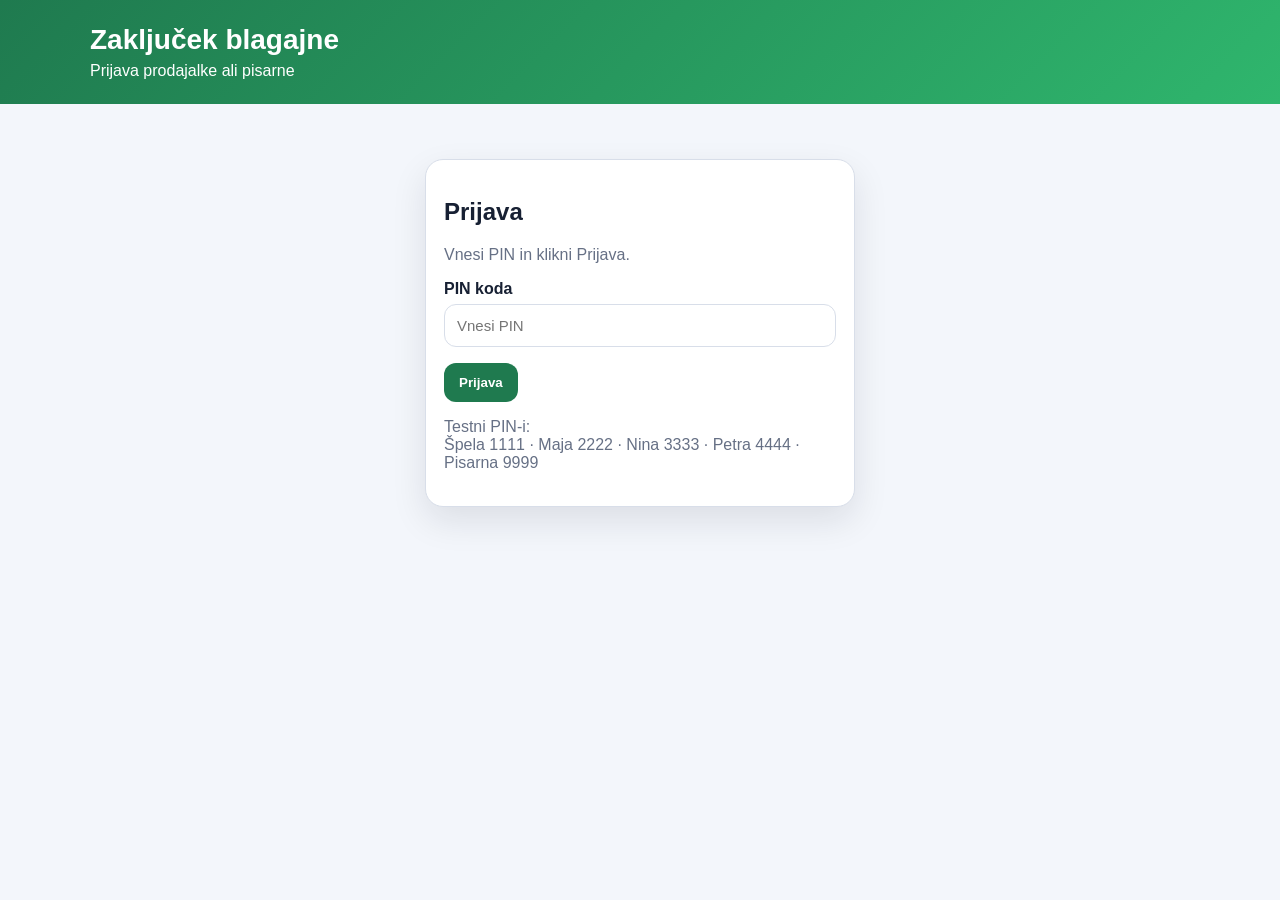
==== commit 2c25c58e: "Add files via upload" ====
--- a/index.html
+++ b/index.html
@@ -1,103 +1,74 @@
 <!doctype html>
 <html lang="sl">
 <head>
-  <meta charset="utf-8" />
-  <meta name="viewport" content="width=device-width, initial-scale=1" />
-  <title>Zaključek blagajne</title>
+  <meta charset="utf-8">
+  <meta name="viewport" content="width=device-width, initial-scale=1">
+  <title>Zaključek blagajne - Login</title>
   <style>
-    :root{
-      --card:#ffffff; --text:#172033; --muted:#667085;
-      --brand:#1f7a4f; --brand2:#2fb66d; --danger:#c0392b; --warn:#b7791f;
-      --line:#d8dee9; --shadow:0 14px 35px rgba(15,23,42,.10);
-      --radius:18px;
-    }
     *{box-sizing:border-box}
-    body{margin:0;font-family:Arial,Helvetica,sans-serif;background:linear-gradient(135deg,#edf7f1,#f7f9fc);color:var(--text)}
-    header{background:linear-gradient(135deg,var(--brand),var(--brand2));color:white;padding:26px 18px}
-    .wrap{max-width:1180px;margin:0 auto}
-    .top{display:flex;justify-content:space-between;gap:14px;align-items:center;flex-wrap:wrap}
-    h1{margin:0;font-size:30px}
-    header p{margin:7px 0 0;opacity:.92}
-    .badge{background:rgba(255,255,255,.18);border:1px solid rgba(255,255,255,.35);border-radius:999px;padding:9px 13px;font-weight:bold}
-    main{padding:22px 16px 40px}
-    .grid{display:grid;grid-template-columns:1.15fr .85fr;gap:18px}
-    @media(max-width:900px){.grid{grid-template-columns:1fr}}
-    .card{background:var(--card);border:1px solid var(--line);border-radius:var(--radius);box-shadow:var(--shadow);padding:18px;margin-bottom:18px}
-    h2{margin:0 0 14px;font-size:20px}
-    h3{margin:18px 0 10px;font-size:16px}
+    body{margin:0;font-family:Arial,Helvetica,sans-serif;background:#f3f6fb;color:#172033}
+    header{background:linear-gradient(135deg,#1f7a4f,#2fb66d);color:white;padding:24px 16px}
+    .wrap{max-width:1100px;margin:0 auto}
+    h1{margin:0;font-size:28px}
+    header p{margin:6px 0 0}
+    main{padding:20px 16px}
+    .card{background:white;border:1px solid #d8dee9;border-radius:18px;box-shadow:0 14px 35px rgba(15,23,42,.10);padding:18px;margin-bottom:18px}
+    .login-card{max-width:430px;margin:35px auto}
     label{display:block;font-weight:bold;margin:10px 0 6px}
-    input,select,textarea{width:100%;padding:12px;border:1px solid var(--line);border-radius:12px;background:#fff;font-size:15px}
-    textarea{min-height:82px;resize:vertical}
+    input,select,textarea{width:100%;padding:12px;border:1px solid #d8dee9;border-radius:12px;font-size:15px}
+    textarea{min-height:80px}
+    button{border:0;border-radius:12px;padding:12px 15px;font-weight:bold;cursor:pointer;background:#e8eef6;color:#172033}
+    button.primary{background:#1f7a4f;color:white}
+    button.danger{background:#fee2e2;color:#991b1b}
+    .actions{display:flex;gap:10px;flex-wrap:wrap;margin-top:16px}
     .row{display:grid;grid-template-columns:repeat(2,1fr);gap:12px}
     .row3{display:grid;grid-template-columns:repeat(3,1fr);gap:12px}
-    @media(max-width:700px){.row,.row3{grid-template-columns:1fr}}
-    .money{font-variant-numeric:tabular-nums}
-    .result{display:grid;grid-template-columns:repeat(2,1fr);gap:12px;margin-top:12px}
-    .box{border:1px solid var(--line);border-radius:14px;padding:14px;background:#f8fafc}
-    .box small{display:block;color:var(--muted);margin-bottom:4px}
+    @media(max-width:760px){.row,.row3{grid-template-columns:1fr}}
+    .grid{display:grid;grid-template-columns:1.1fr .9fr;gap:18px}
+    @media(max-width:900px){.grid{grid-template-columns:1fr}}
+    .box{border:1px solid #d8dee9;border-radius:14px;padding:14px;background:#f8fafc}
+    .box small{display:block;color:#667085;margin-bottom:4px}
     .box b{font-size:22px}
-    .ok{color:var(--brand)} .bad{color:var(--danger)} .warn{color:var(--warn)}
-    .actions{display:flex;gap:10px;flex-wrap:wrap;margin-top:16px}
-    button{border:0;border-radius:12px;padding:12px 15px;font-weight:bold;cursor:pointer;background:#e8eef6;color:#172033}
-    button.primary{background:var(--brand);color:white}
-    button.danger{background:#fee2e2;color:#991b1b}
+    .result,.stats{display:grid;grid-template-columns:repeat(2,1fr);gap:12px;margin-top:12px}
+    @media(max-width:600px){.result,.stats{grid-template-columns:1fr}}
+    .ok{color:#1f7a4f}.bad{color:#c0392b}.warn{color:#b7791f}
+    .pill{display:inline-block;padding:4px 9px;border-radius:999px;background:#eef2ff;font-size:12px}
+    .muted{color:#667085}
+    .userbar{display:flex;justify-content:space-between;align-items:center;gap:12px;flex-wrap:wrap;margin-bottom:18px}
+    .userbox{background:white;border:1px solid #d8dee9;border-radius:14px;padding:12px 14px}
     table{width:100%;border-collapse:collapse;font-size:14px}
-    th,td{padding:10px;border-bottom:1px solid var(--line);text-align:left;vertical-align:top}
-    th{background:#f8fafc;color:#344054}
+    th,td{padding:10px;border-bottom:1px solid #d8dee9;text-align:left}
+    th{background:#f8fafc}
     .tablewrap{overflow:auto}
-    .stats{display:grid;grid-template-columns:repeat(4,1fr);gap:12px}
-    @media(max-width:900px){.stats{grid-template-columns:repeat(2,1fr)}}
-    @media(max-width:520px){.stats{grid-template-columns:1fr}}
-    .muted{color:var(--muted)}
-    .pill{display:inline-block;padding:4px 9px;border-radius:999px;background:#eef2ff;font-size:12px}
-    .footer-note{font-size:12px;color:var(--muted);margin-top:10px}
-    .login-card{max-width:430px;margin:38px auto}
-    .login-title{text-align:center}
-    .login-title h2{font-size:26px;margin-bottom:6px}
-    .login-title p{color:var(--muted);margin-top:0}
-    .login-help{background:#f8fafc;border:1px dashed var(--line);border-radius:14px;padding:12px;margin-top:14px;font-size:13px;color:var(--muted)}
-    .userbar{display:flex;justify-content:space-between;align-items:center;gap:12px;flex-wrap:wrap;margin-bottom:18px}
-    .userbox{background:#fff;border:1px solid var(--line);border-radius:14px;padding:12px 14px;box-shadow:var(--shadow)}
     #app{display:none}
     .adminOnly{display:none}
-    @media print{
-      header,.actions,.filters,.danger,#clearAll,.userbar{display:none!important}
-      body{background:white}
-      .card{box-shadow:none;border:1px solid #ddd}
-      main{padding:0}
-      #app{display:block!important}
-    }
   </style>
 </head>
 <body>
 <header>
-  <div class="wrap top">
-    <div>
-      <h1>Zaključek blagajne</h1>
-      <p>Aplikacija za dnevni zaključek trgovine, prodajalke in pisarno</p>
-    </div>
-    <div class="badge" id="todayBadge"></div>
+  <div class="wrap">
+    <h1>Zaključek blagajne</h1>
+    <p>Prijava prodajalke ali pisarne</p>
   </div>
 </header>
 
 <main class="wrap">
+
   <section id="loginScreen" class="card login-card">
-    <div class="login-title">
-      <h2>Prijava</h2>
-      <p>Prodajalka ali pisarna naj vnese svoj PIN.</p>
-    </div>
+    <h2>Prijava</h2>
+    <p class="muted">Vnesi PIN in klikni Prijava.</p>
 
     <label>PIN koda</label>
-    <input type="password" id="pinInput" placeholder="Vnesi PIN" autocomplete="off" inputmode="numeric">
+    <input type="password" id="pinInput" placeholder="Vnesi PIN" inputmode="numeric" autocomplete="off">
 
     <div class="actions">
       <button class="primary" type="button" id="loginBtn">Prijava</button>
     </div>
 
-    <div class="login-help">
-      <b>Testni PIN-i:</b><br>
+    <p class="muted">
+      Testni PIN-i:<br>
       Špela 1111 · Maja 2222 · Nina 3333 · Petra 4444 · Pisarna 9999
-    </div>
+    </p>
   </section>
 
   <section id="app">
@@ -109,88 +80,84 @@
     </div>
 
     <div class="grid">
-      <section>
-        <div class="card">
-          <h2>Obrazec za prodajalko</h2>
-          <form id="form">
-            <div class="row3">
-              <div>
-                <label>Datum</label>
-                <input type="date" id="datum" required>
-              </div>
-              <div>
-                <label>Trgovina</label>
-                <select id="trgovina" required>
-                  <option>Medvode</option>
-                  <option>Ljubljana</option>
-                  <option>Kranj</option>
-                </select>
-              </div>
-              <div>
-                <label>Izmena</label>
-                <select id="izmena" required>
-                  <option>Dopoldan</option>
-                  <option>Popoldan</option>
-                  <option>Cel dan</option>
-                </select>
-              </div>
-            </div>
-
-            <div class="row">
-              <div>
-                <label>Prodajalka</label>
-                <select id="prodajalka" required>
-                  <option>Špela</option>
-                  <option>Maja</option>
-                  <option>Nina</option>
-                  <option>Petra</option>
-                </select>
-              </div>
-              <div>
-                <label>Začetno stanje blagajne €</label>
-                <input type="number" step="0.01" id="zacetno" value="0">
-              </div>
-            </div>
-
-            <h3>Promet in gotovina</h3>
-            <div class="row">
-              <div>
-                <label>Gotovina po POS €</label>
-                <input type="number" step="0.01" id="posGotovina" value="0">
-              </div>
-              <div>
-                <label>Dejansko prešteta gotovina v blagajni €</label>
-                <input type="number" step="0.01" id="presteta" value="0">
-              </div>
-              <div>
-                <label>Kartice €</label>
-                <input type="number" step="0.01" id="kartice" value="0">
-              </div>
-              <div>
-                <label>Stroški / izplačila iz blagajne €</label>
-                <input type="number" step="0.01" id="stroski" value="0">
-              </div>
-            </div>
-
-            <label>Opombe</label>
-            <textarea id="opombe" placeholder="Npr. manjko razložen, strošek račun št. ..."></textarea>
-
-            <div class="result">
-              <div class="box"><small>Pričakovano stanje</small><b class="money" id="pricakovano">0,00 €</b></div>
-              <div class="box"><small>Skupaj promet</small><b class="money" id="promet">0,00 €</b></div>
-              <div class="box"><small>Manjko / višek</small><b class="money" id="razlika">0,00 €</b></div>
-              <div class="box"><small>Status</small><b id="status" class="ok">OK</b></div>
-            </div>
-
-            <div class="actions">
-              <button class="primary" type="submit">Shrani zaključek</button>
-              <button type="button" id="newEntry">Nov vnos</button>
-              <button type="button" id="exportCsv" class="adminOnly">Izvozi CSV</button>
-              <button type="button" onclick="window.print()">Natisni / PDF</button>
-            </div>
-          </form>
-          <div class="footer-note">Podatki se shranjujejo lokalno v tem brskalniku. Za skupno uporabo med več računalniki je kasneje potreben strežnik ali Google Sheets/Firebase.</div>
-        </div>
+      <section class="card">
+        <h2>Obrazec zaključka</h2>
+
+        <form id="form">
+          <div class="row3">
+            <div>
+              <label>Datum</label>
+              <input type="date" id="datum" required>
+            </div>
+            <div>
+              <label>Trgovina</label>
+              <select id="trgovina">
+                <option>Medvode</option>
+                <option>Ljubljana</option>
+                <option>Kranj</option>
+              </select>
+            </div>
+            <div>
+              <label>Izmena</label>
+              <select id="izmena">
+                <option>Dopoldan</option>
+                <option>Popoldan</option>
+                <option>Cel dan</option>
+              </select>
+            </div>
+          </div>
+
+          <div class="row">
+            <div>
+              <label>Prodajalka</label>
+              <select id="prodajalka">
+                <option>Špela</option>
+                <option>Maja</option>
+                <option>Nina</option>
+                <option>Petra</option>
+              </select>
+            </div>
+            <div>
+              <label>Začetno stanje €</label>
+              <input type="number" step="0.01" id="zacetno" value="0">
+            </div>
+          </div>
+
+          <div class="row">
+            <div>
+              <label>Gotovina po POS €</label>
+              <input type="number" step="0.01" id="posGotovina" value="0">
+            </div>
+            <div>
+              <label>Prešteta gotovina €</label>
+              <input type="number" step="0.01" id="presteta" value="0">
+            </div>
+            <div>
+              <label>Kartice €</label>
+              <input type="number" step="0.01" id="kartice" value="0">
+            </div>
+            <div>
+              <label>Stroški / izplačila €</label>
+              <input type="number" step="0.01" id="stroski" value="0">
+            </div>
+          </div>
+
+          <label>Opombe</label>
+          <textarea id="opombe"></textarea>
+
+          <div class="result">
+            <div class="box"><small>Pričakovano</small><b id="pricakovano">0,00 €</b></div>
+            <div class="box"><small>Promet</small><b id="promet">0,00 €</b></div>
+            <div class="box"><small>Razlika</small><b id="razlika">0,00 €</b></div>
+            <div class="box"><small>Status</small><b id="status" class="ok">OK</b></div>
+          </div>
+
+          <div class="actions">
+            <button class="primary" type="submit">Shrani zaključek</button>
+            <button type="button" id="newEntry">Nov vnos</button>
+            <button type="button" id="exportCsv" class="adminOnly">Izvozi CSV</button>
+          </div>
+        </form>
       </section>
 
       <aside class="adminOnly">
@@ -204,7 +171,7 @@
           </div>
         </div>
 
-        <div class="card filters">
+        <div class="card">
           <h2>Filtri</h2>
           <div class="row">
             <div>
@@ -227,16 +194,6 @@
               </select>
             </div>
           </div>
-          <div class="row">
-            <div>
-              <label>Od datuma</label>
-              <input type="date" id="filterOd">
-            </div>
-            <div>
-              <label>Do datuma</label>
-              <input type="date" id="filterDo">
-            </div>
-          </div>
           <div class="actions">
             <button type="button" id="resetFilters">Počisti filtre</button>
             <button type="button" class="danger" id="clearAll">Izbriši vse</button>
@@ -246,7 +203,7 @@
     </div>
 
     <div class="card adminOnly">
-      <h2>Pregled zaključkov za pisarno</h2>
+      <h2>Pregled zaključkov</h2>
       <div class="tablewrap">
         <table>
           <thead>
@@ -263,224 +220,234 @@
 </main>
 
 <script>
-const KEY = 'zakljucek_blagajne_v4_login';
-const LOGIN_KEY = 'zakljucek_logged_user';
-
-const users = {
-  "1111": { name: "Špela", role: "prodajalka" },
-  "2222": { name: "Maja", role: "prodajalka" },
-  "3333": { name: "Nina", role: "prodajalka" },
-  "4444": { name: "Petra", role: "prodajalka" },
-  "9999": { name: "Pisarna", role: "admin" }
-};
-
-let currentUser = null;
-let editingId = null;
-
-const € = n => (Number(n)||0).toLocaleString('sl-SI',{style:'currency',currency:'EUR'});
-const val = id => Number(document.getElementById(id).value || 0);
-const el = id => document.getElementById(id);
-
-function todayISO(){
-  const d = new Date();
-  d.setMinutes(d.getMinutes() - d.getTimezoneOffset());
-  return d.toISOString().slice(0,10);
-}
-
-function load(){ return JSON.parse(localStorage.getItem(KEY) || '[]'); }
-function save(rows){ localStorage.setItem(KEY, JSON.stringify(rows)); }
-function isAdmin(){ return currentUser && currentUser.role === 'admin'; }
-
-function showApp(){
-  el('loginScreen').style.display = 'none';
-  el('app').style.display = 'block';
-  el('loggedName').textContent = currentUser.name;
-  el('loggedRole').textContent = isAdmin() ? 'PISARNA' : 'PRODAJALKA';
-
-  document.querySelectorAll('.adminOnly').forEach(x => {
-    x.style.display = isAdmin() ? '' : 'none';
-  });
-
-  if(!isAdmin()){
-    el('prodajalka').value = currentUser.name;
-    el('prodajalka').disabled = true;
-  } else {
-    el('prodajalka').disabled = false;
-  }
-
-  resetForm(false);
-  render();
-}
-
-function login(){
-  const pin = el('pinInput').value.trim();
-  if(!users[pin]){
-    alert('Napačen PIN.');
-    el('pinInput').value = '';
-    el('pinInput').focus();
-    return;
-  }
-  currentUser = users[pin];
-  localStorage.setItem(LOGIN_KEY, JSON.stringify(currentUser));
-  showApp();
-}
-
-function logout(){
-  localStorage.removeItem(LOGIN_KEY);
-  location.reload();
-}
-
-function restoreLogin(){
-  const saved = localStorage.getItem(LOGIN_KEY);
-  if(saved){
+document.addEventListener('DOMContentLoaded', function(){
+
+  const KEY = 'zakljucek_blagajne_v5';
+  const LOGIN_KEY = 'zakljucek_login_v5';
+
+  const users = {
+    "1111": { name: "Špela", role: "prodajalka" },
+    "2222": { name: "Maja", role: "prodajalka" },
+    "3333": { name: "Nina", role: "prodajalka" },
+    "4444": { name: "Petra", role: "prodajalka" },
+    "9999": { name: "Pisarna", role: "admin" }
+  };
+
+  let currentUser = null;
+
+  const el = id => document.getElementById(id);
+  const eur = n => (Number(n)||0).toLocaleString('sl-SI',{style:'currency',currency:'EUR'});
+  const val = id => Number(el(id).value || 0);
+
+  function todayISO(){
+    const d = new Date();
+    d.setMinutes(d.getMinutes() - d.getTimezoneOffset());
+    return d.toISOString().slice(0,10);
+  }
+
+  function load(){ return JSON.parse(localStorage.getItem(KEY) || '[]'); }
+  function save(rows){ localStorage.setItem(KEY, JSON.stringify(rows)); }
+  function isAdmin(){ return currentUser && currentUser.role === 'admin'; }
+
+  function calc(){
+    const pricakovano = val('zacetno') + val('posGotovina') - val('stroski');
+    const promet = val('posGotovina') + val('kartice');
+    const razlika = val('presteta') - pricakovano;
+
+    el('pricakovano').textContent = eur(pricakovano);
+    el('promet').textContent = eur(promet);
+    el('razlika').textContent = eur(razlika);
+    el('razlika').className = Math.abs(razlika)<=0.02 ? 'ok' : razlika < 0 ? 'bad' : 'warn';
+    el('status').textContent = Math.abs(razlika)<=0.02 ? 'OK' : razlika < 0 ? 'MANJKO' : 'VIŠEK';
+    el('status').className = Math.abs(razlika)<=0.02 ? 'ok' : razlika < 0 ? 'bad' : 'warn';
+
+    return {pricakovano, promet, razlika};
+  }
+
+  function showApp(){
+    el('loginScreen').style.display = 'none';
+    el('app').style.display = 'block';
+    el('loggedName').textContent = currentUser.name;
+    el('loggedRole').textContent = isAdmin() ? 'PISARNA' : 'PRODAJALKA';
+
+    document.querySelectorAll('.adminOnly').forEach(x => x.style.display = isAdmin() ? '' : 'none');
+
+    el('datum').value = todayISO();
+    if(!isAdmin()){
+      el('prodajalka').value = currentUser.name;
+      el('prodajalka').disabled = true;
+    } else {
+      el('prodajalka').disabled = false;
+    }
+
+    calc();
+    render();
+  }
+
+  function login(){
+    const pin = el('pinInput').value.trim();
+
+    if(!users[pin]){
+      alert('Napačen PIN');
+      el('pinInput').value = '';
+      el('pinInput').focus();
+      return;
+    }
+
+    currentUser = users[pin];
+    localStorage.setItem(LOGIN_KEY, JSON.stringify(currentUser));
+    showApp();
+  }
+
+  function logout(){
+    localStorage.removeItem(LOGIN_KEY);
+    location.reload();
+  }
+
+  function render(){
+    if(!isAdmin()) return;
+
+    const ft = el('filterTrgovina').value;
+    const fp = el('filterProdajalka').value;
+
+    const rows = load().filter(r =>
+      (!ft || r.trgovina === ft) &&
+      (!fp || r.prodajalka === fp)
+    ).sort((a,b) => (b.created || '').localeCompare(a.created || ''));
+
+    el('tbody').innerHTML = rows.map(r => `
+      <tr>
+        <td>${r.datum}</td>
+        <td>${r.trgovina}</td>
+        <td>${r.prodajalka}</td>
+        <td>${r.izmena}</td>
+        <td>${eur(r.promet)}</td>
+        <td>${eur(r.posGotovina)}</td>
+        <td>${eur(r.presteta)}</td>
+        <td class="${Math.abs(r.razlika)<=0.02?'ok':r.razlika<0?'bad':'warn'}">${eur(r.razlika)}</td>
+        <td>${Math.abs(r.razlika)<=0.02?'OK':r.razlika<0?'MANJKO':'VIŠEK'}</td>
+        <td><button class="danger" type="button" data-delete="${r.id}">Briši</button></td>
+      </tr>
+    `).join('') || '<tr><td colspan="10" class="muted">Ni shranjenih zaključkov.</td></tr>';
+
+    document.querySelectorAll('[data-delete]').forEach(btn => {
+      btn.onclick = function(){
+        if(confirm('Izbrišem ta zaključek?')){
+          save(load().filter(x => x.id !== btn.dataset.delete));
+          render();
+        }
+      };
+    });
+
+    const sum = rows.reduce((a,r)=>{
+      a.promet += Number(r.promet)||0;
+      a.gotovina += Number(r.posGotovina)||0;
+      a.razlika += Number(r.razlika)||0;
+      return a;
+    }, {promet:0, gotovina:0, razlika:0});
+
+    el('sCount').textContent = rows.length;
+    el('sPromet').textContent = eur(sum.promet);
+    el('sGotovina').textContent = eur(sum.gotovina);
+    el('sRazlika').textContent = eur(sum.razlika);
+  }
+
+  function resetForm(){
+    el('form').reset();
+    el('datum').value = todayISO();
+    if(currentUser && !isAdmin()){
+      el('prodajalka').value = currentUser.name;
+      el('prodajalka').disabled = true;
+    }
+    calc();
+  }
+
+  el('loginBtn').addEventListener('click', login);
+  el('pinInput').addEventListener('keydown', e => {
+    if(e.key === 'Enter') login();
+  });
+  el('logoutBtn').addEventListener('click', logout);
+  el('newEntry').addEventListener('click', resetForm);
+
+  ['zacetno','posGotovina','presteta','kartice','stroski'].forEach(id => {
+    el(id).addEventListener('input', calc);
+  });
+
+  el('form').addEventListener('submit', function(e){
+    e.preventDefault();
+
+    if(!currentUser){
+      alert('Najprej se prijavi.');
+      return;
+    }
+
+    const c = calc();
+    const rows = load();
+
+    rows.push({
+      id: Date.now().toString(),
+      created: new Date().toISOString(),
+      datum: el('datum').value,
+      trgovina: el('trgovina').value,
+      prodajalka: isAdmin() ? el('prodajalka').value : currentUser.name,
+      izmena: el('izmena').value,
+      zacetno: val('zacetno'),
+      posGotovina: val('posGotovina'),
+      presteta: val('presteta'),
+      kartice: val('kartice'),
+      stroski: val('stroski'),
+      opombe: el('opombe').value,
+      savedBy: currentUser.name,
+      ...c
+    });
+
+    save(rows);
+    alert('Zaključek je shranjen.');
+    resetForm();
+    render();
+  });
+
+  el('filterTrgovina').addEventListener('change', render);
+  el('filterProdajalka').addEventListener('change', render);
+  el('resetFilters').addEventListener('click', function(){
+    el('filterTrgovina').value = '';
+    el('filterProdajalka').value = '';
+    render();
+  });
+  el('clearAll').addEventListener('click', function(){
+    if(confirm('Res izbrišem vse zaključke?')){
+      localStorage.removeItem(KEY);
+      render();
+    }
+  });
+
+  el('exportCsv').addEventListener('click', function(){
+    if(!isAdmin()) return;
+    const rows = load();
+    const headers = ['Datum','Trgovina','Prodajalka','Izmena','Začetno','Gotovina POS','Prešteto','Kartice','Stroški','Promet','Pričakovano','Razlika','Opombe','Shranjeno od'];
+    const csv = [headers, ...rows.map(r => [r.datum,r.trgovina,r.prodajalka,r.izmena,r.zacetno,r.posGotovina,r.presteta,r.kartice,r.stroski,r.promet,r.pricakovano,r.razlika,r.opombe,r.savedBy])]
+      .map(line => line.map(v => `"${String(v ?? '').replaceAll('"','""')}"`).join(';')).join('\n');
+
+    const blob = new Blob(['\ufeff'+csv], {type:'text/csv;charset=utf-8;'});
+    const a = document.createElement('a');
+    a.href = URL.createObjectURL(blob);
+    a.download = 'zakljucki-blagajne.csv';
+    a.click();
+  });
+
+  el('datum').value = todayISO();
+
+  const savedLogin = localStorage.getItem(LOGIN_KEY);
+  if(savedLogin){
     try{
-      currentUser = JSON.parse(saved);
+      currentUser = JSON.parse(savedLogin);
       showApp();
     }catch(e){
       localStorage.removeItem(LOGIN_KEY);
     }
   }
-}
-
-function calc(){
-  const z = val('zacetno'), pg = val('posGotovina'), pr = val('presteta'), k = val('kartice'), s = val('stroski');
-  const pricakovano = z + pg - s;
-  const promet = pg + k;
-  const razlika = pr - pricakovano;
-  el('pricakovano').textContent = €(pricakovano);
-  el('promet').textContent = €(promet);
-  el('razlika').textContent = €(razlika);
-  el('razlika').className = 'money ' + (Math.abs(razlika) <= 0.02 ? 'ok' : razlika < 0 ? 'bad' : 'warn');
-  el('status').textContent = Math.abs(razlika) <= 0.02 ? 'OK' : (razlika < 0 ? 'MANJKO' : 'VIŠEK');
-  el('status').className = Math.abs(razlika) <= 0.02 ? 'ok' : razlika < 0 ? 'bad' : 'warn';
-  return {pricakovano,promet,razlika};
-}
-
-function filteredRows(){
-  let rows = load();
-
-  if(!isAdmin()){
-    rows = rows.filter(r => r.prodajalka === currentUser.name);
-  }
-
-  if(isAdmin()){
-    const ft = el('filterTrgovina').value, fp = el('filterProdajalka').value, od = el('filterOd').value, doD = el('filterDo').value;
-    rows = rows.filter(r => (!ft || r.trgovina===ft) && (!fp || r.prodajalka===fp) && (!od || r.datum>=od) && (!doD || r.datum<=doD));
-  }
-
-  return rows.sort((a,b) => (b.datum+b.created).localeCompare(a.datum+a.created));
-}
-
-function render(){
-  const rows = filteredRows();
-
-  if(isAdmin()){
-    const tbody = el('tbody');
-    tbody.innerHTML = rows.map(r => `
-      <tr>
-        <td>${r.datum}</td><td>${r.trgovina}</td><td>${r.prodajalka}</td><td>${r.izmena}</td>
-        <td class="money">${€(r.promet)}</td><td class="money">${€(r.posGotovina)}</td><td class="money">${€(r.presteta)}</td>
-        <td class="money ${Math.abs(r.razlika)<=0.02?'ok':r.razlika<0?'bad':'warn'}">${€(r.razlika)}</td>
-        <td><span class="pill">${Math.abs(r.razlika)<=0.02?'OK':r.razlika<0?'MANJKO':'VIŠEK'}</span></td>
-        <td><button onclick="editRow('${r.id}')">Uredi</button> <button class="danger" onclick="deleteRow('${r.id}')">Briši</button></td>
-      </tr>`).join('') || `<tr><td colspan="10" class="muted">Ni shranjenih zaključkov.</td></tr>`;
-
-    const sum = rows.reduce((a,r)=> {
-      a.promet += r.promet; a.gotovina += r.posGotovina; a.razlika += r.razlika; return a;
-    },{promet:0,gotovina:0,razlika:0});
-    el('sCount').textContent = rows.length;
-    el('sPromet').textContent = €(sum.promet);
-    el('sGotovina').textContent = €(sum.gotovina);
-    el('sRazlika').textContent = €(sum.razlika);
-    el('sRazlika').className = sum.razlika < 0 ? 'bad' : sum.razlika > 0 ? 'warn' : 'ok';
-  }
-}
-
-function resetForm(clearEditing = true){
-  if(clearEditing) editingId = null;
-  el('form').reset();
-  el('datum').value = todayISO();
-
-  if(currentUser && !isAdmin()){
-    el('prodajalka').value = currentUser.name;
-    el('prodajalka').disabled = true;
-  }
-
-  calc();
-}
-
-function editRow(id){
-  if(!isAdmin()) return;
-  const r = load().find(x=>x.id===id);
-  if(!r) return;
-  editingId = id;
-  ['datum','trgovina','prodajalka','izmena','zacetno','posGotovina','presteta','kartice','stroski','opombe'].forEach(k => el(k).value = r[k] ?? '');
-  calc();
-  window.scrollTo({top:0,behavior:'smooth'});
-}
-
-function deleteRow(id){
-  if(!isAdmin()) return;
-  if(!confirm('Res izbrišem ta zaključek?')) return;
-  save(load().filter(r=>r.id!==id));
-  render();
-}
-
-document.querySelectorAll('input,select,textarea').forEach(x => x.addEventListener('input', calc));
-['filterTrgovina','filterProdajalka','filterOd','filterDo'].forEach(id => el(id).addEventListener('input', render));
-
-el('form').addEventListener('submit', e => {
-  e.preventDefault();
-  const c = calc();
-  const rows = load();
-  const row = {
-    id: editingId || crypto.randomUUID(),
-    created: new Date().toISOString(),
-    datum: el('datum').value,
-    trgovina: el('trgovina').value,
-    prodajalka: isAdmin() ? el('prodajalka').value : currentUser.name,
-    izmena: el('izmena').value,
-    zacetno: val('zacetno'),
-    posGotovina: val('posGotovina'),
-    presteta: val('presteta'),
-    kartice: val('kartice'),
-    stroski: val('stroski'),
-    opombe: el('opombe').value.trim(),
-    savedBy: currentUser.name,
-    ...c
-  };
-  const idx = rows.findIndex(r=>r.id===row.id);
-  if(idx >= 0) rows[idx] = row; else rows.push(row);
-  save(rows);
-  resetForm();
-  render();
-  alert('Zaključek je shranjen.');
+
 });
-
-el('loginBtn').onclick = login;
-el('pinInput').addEventListener('keydown', e => { if(e.key === 'Enter') login(); });
-el('logoutBtn').onclick = logout;
-el('newEntry').onclick = () => resetForm();
-el('resetFilters').onclick = () => { ['filterTrgovina','filterProdajalka','filterOd','filterDo'].forEach(id=>el(id).value=''); render(); };
-el('clearAll').onclick = () => { if(confirm('Res izbrišem vse zaključke?')){ localStorage.removeItem(KEY); render(); } };
-
-el('exportCsv').onclick = () => {
-  if(!isAdmin()) return;
-  const rows = filteredRows();
-  const headers = ['Datum','Trgovina','Prodajalka','Izmena','Začetno','Gotovina POS','Prešteto','Kartice','Stroški','Promet','Pričakovano','Razlika','Opombe','Shranjeno od'];
-  const csv = [headers, ...rows.map(r => [r.datum,r.trgovina,r.prodajalka,r.izmena,r.zacetno,r.posGotovina,r.presteta,r.kartice,r.stroski,r.promet,r.pricakovano,r.razlika,r.opombe,r.savedBy])]
-    .map(line => line.map(v => `"${String(v ?? '').replaceAll('"','""')}"`).join(';')).join('\n');
-  const blob = new Blob(['\ufeff'+csv],{type:'text/csv;charset=utf-8;'});
-  const a = document.createElement('a');
-  a.href = URL.createObjectURL(blob);
-  a.download = 'zakljucki-blagajne.csv';
-  a.click();
-};
-
-el('todayBadge').textContent = new Date().toLocaleDateString('sl-SI',{weekday:'long',day:'2-digit',month:'2-digit',year:'numeric'});
-el('datum').value = todayISO();
-calc();
-restoreLogin();
 </script>
 </body>
 </html>
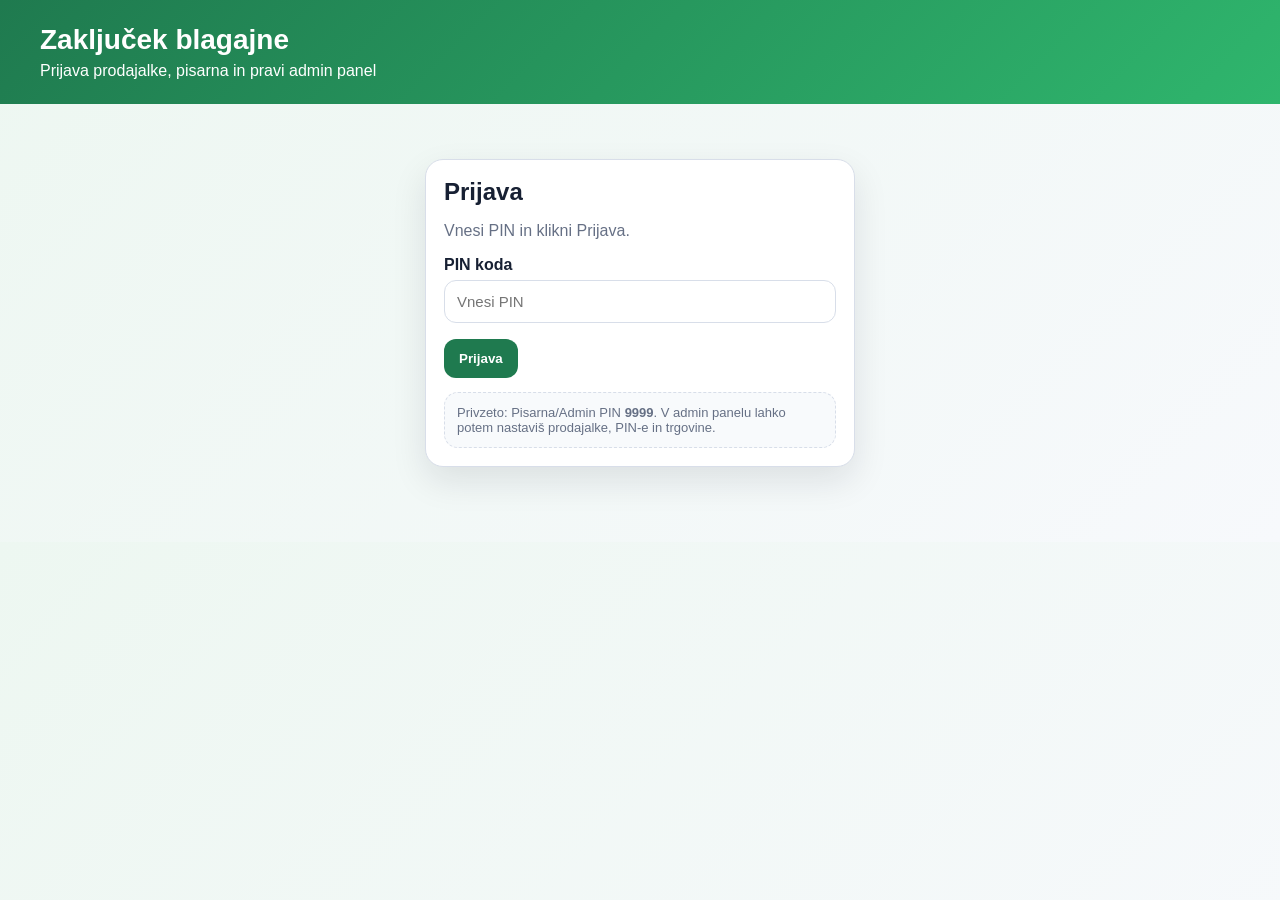
==== commit db45af62: "Add files via upload" ====
--- a/index.html
+++ b/index.html
@@ -3,264 +3,250 @@
 <head>
   <meta charset="utf-8">
   <meta name="viewport" content="width=device-width, initial-scale=1">
-  <title>Zaključek blagajne - Login</title>
+  <title>Zaključek blagajne - Admin panel</title>
   <style>
     *{box-sizing:border-box}
-    body{margin:0;font-family:Arial,Helvetica,sans-serif;background:#f3f6fb;color:#172033}
-    header{background:linear-gradient(135deg,#1f7a4f,#2fb66d);color:white;padding:24px 16px}
-    .wrap{max-width:1100px;margin:0 auto}
-    h1{margin:0;font-size:28px}
+    :root{--green:#1f7a4f;--green2:#2fb66d;--line:#d8dee9;--muted:#667085;--danger:#b42318;--warn:#b7791f}
+    body{margin:0;font-family:Arial,Helvetica,sans-serif;background:linear-gradient(135deg,#edf7f1,#f7f9fc);color:#172033}
+    header{background:linear-gradient(135deg,var(--green),var(--green2));color:white;padding:24px 16px}
+    .wrap{max-width:1200px;margin:0 auto}
+    h1{margin:0;font-size:28px} h2{margin:0 0 14px} h3{margin:18px 0 10px}
     header p{margin:6px 0 0}
-    main{padding:20px 16px}
-    .card{background:white;border:1px solid #d8dee9;border-radius:18px;box-shadow:0 14px 35px rgba(15,23,42,.10);padding:18px;margin-bottom:18px}
+    main{padding:20px 16px 40px}
+    .card{background:white;border:1px solid var(--line);border-radius:18px;box-shadow:0 14px 35px rgba(15,23,42,.10);padding:18px;margin-bottom:18px}
     .login-card{max-width:430px;margin:35px auto}
     label{display:block;font-weight:bold;margin:10px 0 6px}
-    input,select,textarea{width:100%;padding:12px;border:1px solid #d8dee9;border-radius:12px;font-size:15px}
+    input,select,textarea{width:100%;padding:12px;border:1px solid var(--line);border-radius:12px;font-size:15px;background:white}
     textarea{min-height:80px}
     button{border:0;border-radius:12px;padding:12px 15px;font-weight:bold;cursor:pointer;background:#e8eef6;color:#172033}
-    button.primary{background:#1f7a4f;color:white}
+    button.primary{background:var(--green);color:white}
     button.danger{background:#fee2e2;color:#991b1b}
+    button.small{padding:8px 10px;font-size:13px}
     .actions{display:flex;gap:10px;flex-wrap:wrap;margin-top:16px}
     .row{display:grid;grid-template-columns:repeat(2,1fr);gap:12px}
     .row3{display:grid;grid-template-columns:repeat(3,1fr);gap:12px}
-    @media(max-width:760px){.row,.row3{grid-template-columns:1fr}}
-    .grid{display:grid;grid-template-columns:1.1fr .9fr;gap:18px}
-    @media(max-width:900px){.grid{grid-template-columns:1fr}}
-    .box{border:1px solid #d8dee9;border-radius:14px;padding:14px;background:#f8fafc}
-    .box small{display:block;color:#667085;margin-bottom:4px}
+    .grid{display:grid;grid-template-columns:1.05fr .95fr;gap:18px}
+    @media(max-width:900px){.grid,.row,.row3{grid-template-columns:1fr}}
+    .box{border:1px solid var(--line);border-radius:14px;padding:14px;background:#f8fafc}
+    .box small{display:block;color:var(--muted);margin-bottom:4px}
     .box b{font-size:22px}
-    .result,.stats{display:grid;grid-template-columns:repeat(2,1fr);gap:12px;margin-top:12px}
-    @media(max-width:600px){.result,.stats{grid-template-columns:1fr}}
-    .ok{color:#1f7a4f}.bad{color:#c0392b}.warn{color:#b7791f}
+    .result,.stats{display:grid;grid-template-columns:repeat(4,1fr);gap:12px;margin-top:12px}
+    @media(max-width:800px){.result,.stats{grid-template-columns:repeat(2,1fr)}}
+    @media(max-width:520px){.result,.stats{grid-template-columns:1fr}}
+    .ok{color:var(--green)}.bad{color:var(--danger)}.warn{color:var(--warn)}
     .pill{display:inline-block;padding:4px 9px;border-radius:999px;background:#eef2ff;font-size:12px}
-    .muted{color:#667085}
+    .muted{color:var(--muted)}
     .userbar{display:flex;justify-content:space-between;align-items:center;gap:12px;flex-wrap:wrap;margin-bottom:18px}
-    .userbox{background:white;border:1px solid #d8dee9;border-radius:14px;padding:12px 14px}
+    .userbox{background:white;border:1px solid var(--line);border-radius:14px;padding:12px 14px}
     table{width:100%;border-collapse:collapse;font-size:14px}
-    th,td{padding:10px;border-bottom:1px solid #d8dee9;text-align:left}
+    th,td{padding:10px;border-bottom:1px solid var(--line);text-align:left;vertical-align:top}
     th{background:#f8fafc}
     .tablewrap{overflow:auto}
-    #app{display:none}
-    .adminOnly{display:none}
+    #app{display:none}.adminOnly{display:none}
+    .tabs{display:flex;gap:8px;flex-wrap:wrap;margin-bottom:14px}
+    .tab{background:#eef2f7}.tab.active{background:var(--green);color:white}
+    .adminPage{display:none}.adminPage.active{display:block}
+    .help{background:#f8fafc;border:1px dashed var(--line);border-radius:14px;padding:12px;margin-top:14px;font-size:13px;color:var(--muted)}
   </style>
 </head>
 <body>
 <header>
   <div class="wrap">
     <h1>Zaključek blagajne</h1>
-    <p>Prijava prodajalke ali pisarne</p>
+    <p>Prijava prodajalke, pisarna in pravi admin panel</p>
   </div>
 </header>
 
 <main class="wrap">
-
   <section id="loginScreen" class="card login-card">
     <h2>Prijava</h2>
     <p class="muted">Vnesi PIN in klikni Prijava.</p>
-
     <label>PIN koda</label>
     <input type="password" id="pinInput" placeholder="Vnesi PIN" inputmode="numeric" autocomplete="off">
-
-    <div class="actions">
-      <button class="primary" type="button" id="loginBtn">Prijava</button>
-    </div>
-
-    <p class="muted">
-      Testni PIN-i:<br>
-      Špela 1111 · Maja 2222 · Nina 3333 · Petra 4444 · Pisarna 9999
-    </p>
+    <div class="actions"><button class="primary" type="button" id="loginBtn">Prijava</button></div>
+    <div class="help">Privzeto: Pisarna/Admin PIN <b>9999</b>. V admin panelu lahko potem nastaviš prodajalke, PIN-e in trgovine.</div>
   </section>
 
   <section id="app">
     <div class="userbar">
-      <div class="userbox">
-        Prijavljen/a: <b id="loggedName"></b> <span id="loggedRole" class="pill"></span>
-      </div>
+      <div class="userbox">Prijavljen/a: <b id="loggedName"></b> <span id="loggedRole" class="pill"></span></div>
       <button type="button" id="logoutBtn">Odjava</button>
     </div>
 
-    <div class="grid">
-      <section class="card">
-        <h2>Obrazec zaključka</h2>
-
-        <form id="form">
-          <div class="row3">
-            <div>
-              <label>Datum</label>
-              <input type="date" id="datum" required>
-            </div>
-            <div>
-              <label>Trgovina</label>
-              <select id="trgovina">
-                <option>Medvode</option>
-                <option>Ljubljana</option>
-                <option>Kranj</option>
-              </select>
-            </div>
-            <div>
-              <label>Izmena</label>
-              <select id="izmena">
-                <option>Dopoldan</option>
-                <option>Popoldan</option>
-                <option>Cel dan</option>
-              </select>
+    <section id="sellerView">
+      <div class="grid">
+        <section class="card">
+          <h2>Obrazec zaključka</h2>
+          <form id="form">
+            <div class="row3">
+              <div><label>Datum</label><input type="date" id="datum" required></div>
+              <div><label>Trgovina</label><select id="trgovina"></select></div>
+              <div><label>Izmena</label><select id="izmena"><option>Dopoldan</option><option>Popoldan</option><option>Cel dan</option></select></div>
+            </div>
+            <div class="row">
+              <div><label>Prodajalka</label><select id="prodajalka"></select></div>
+              <div><label>Začetno stanje €</label><input type="number" step="0.01" id="zacetno" value="0"></div>
+            </div>
+            <div class="row">
+              <div><label>Gotovina po POS €</label><input type="number" step="0.01" id="posGotovina" value="0"></div>
+              <div><label>Prešteta gotovina €</label><input type="number" step="0.01" id="presteta" value="0"></div>
+              <div><label>Kartice €</label><input type="number" step="0.01" id="kartice" value="0"></div>
+              <div><label>Stroški / izplačila €</label><input type="number" step="0.01" id="stroski" value="0"></div>
+            </div>
+            <label>Opombe</label><textarea id="opombe"></textarea>
+            <div class="result">
+              <div class="box"><small>Pričakovano</small><b id="pricakovano">0,00 €</b></div>
+              <div class="box"><small>Promet</small><b id="promet">0,00 €</b></div>
+              <div class="box"><small>Razlika</small><b id="razlika">0,00 €</b></div>
+              <div class="box"><small>Status</small><b id="status" class="ok">OK</b></div>
+            </div>
+            <div class="actions">
+              <button class="primary" type="submit">Shrani zaključek</button>
+              <button type="button" id="newEntry">Nov vnos</button>
+            </div>
+          </form>
+        </section>
+
+        <aside class="adminOnly">
+          <div class="card">
+            <h2>Hitri dashboard</h2>
+            <div class="stats">
+              <div class="box"><small>Zaključkov</small><b id="sCount">0</b></div>
+              <div class="box"><small>Promet</small><b id="sPromet">0,00 €</b></div>
+              <div class="box"><small>Gotovina POS</small><b id="sGotovina">0,00 €</b></div>
+              <div class="box"><small>Razlika</small><b id="sRazlika">0,00 €</b></div>
             </div>
           </div>
-
-          <div class="row">
-            <div>
-              <label>Prodajalka</label>
-              <select id="prodajalka">
-                <option>Špela</option>
-                <option>Maja</option>
-                <option>Nina</option>
-                <option>Petra</option>
-              </select>
-            </div>
-            <div>
-              <label>Začetno stanje €</label>
-              <input type="number" step="0.01" id="zacetno" value="0">
-            </div>
-          </div>
-
-          <div class="row">
-            <div>
-              <label>Gotovina po POS €</label>
-              <input type="number" step="0.01" id="posGotovina" value="0">
-            </div>
-            <div>
-              <label>Prešteta gotovina €</label>
-              <input type="number" step="0.01" id="presteta" value="0">
-            </div>
-            <div>
-              <label>Kartice €</label>
-              <input type="number" step="0.01" id="kartice" value="0">
-            </div>
-            <div>
-              <label>Stroški / izplačila €</label>
-              <input type="number" step="0.01" id="stroski" value="0">
-            </div>
-          </div>
-
-          <label>Opombe</label>
-          <textarea id="opombe"></textarea>
-
-          <div class="result">
-            <div class="box"><small>Pričakovano</small><b id="pricakovano">0,00 €</b></div>
-            <div class="box"><small>Promet</small><b id="promet">0,00 €</b></div>
-            <div class="box"><small>Razlika</small><b id="razlika">0,00 €</b></div>
-            <div class="box"><small>Status</small><b id="status" class="ok">OK</b></div>
-          </div>
-
-          <div class="actions">
-            <button class="primary" type="submit">Shrani zaključek</button>
-            <button type="button" id="newEntry">Nov vnos</button>
-            <button type="button" id="exportCsv" class="adminOnly">Izvozi CSV</button>
-          </div>
-        </form>
-      </section>
-
-      <aside class="adminOnly">
-        <div class="card">
-          <h2>Dashboard pisarna</h2>
-          <div class="stats">
-            <div class="box"><small>Zaključkov</small><b id="sCount">0</b></div>
-            <div class="box"><small>Promet</small><b id="sPromet">0,00 €</b></div>
-            <div class="box"><small>Gotovina POS</small><b id="sGotovina">0,00 €</b></div>
-            <div class="box"><small>Razlika</small><b id="sRazlika">0,00 €</b></div>
-          </div>
+        </aside>
+      </div>
+    </section>
+
+    <section class="adminOnly card">
+      <h2>Admin panel</h2>
+      <div class="tabs">
+        <button class="tab active" data-tab="pregled">Pregled</button>
+        <button class="tab" data-tab="statistika">Statistika</button>
+        <button class="tab" data-tab="prodajalke">Prodajalke in PIN-i</button>
+        <button class="tab" data-tab="trgovine">Trgovine</button>
+      </div>
+
+      <div id="tab-pregled" class="adminPage active">
+        <div class="row3">
+          <div><label>Trgovina</label><select id="filterTrgovina"></select></div>
+          <div><label>Prodajalka</label><select id="filterProdajalka"></select></div>
+          <div><label>Mesec</label><input type="month" id="filterMesec"></div>
         </div>
-
-        <div class="card">
-          <h2>Filtri</h2>
-          <div class="row">
-            <div>
-              <label>Trgovina</label>
-              <select id="filterTrgovina">
-                <option value="">Vse</option>
-                <option>Medvode</option>
-                <option>Ljubljana</option>
-                <option>Kranj</option>
-              </select>
-            </div>
-            <div>
-              <label>Prodajalka</label>
-              <select id="filterProdajalka">
-                <option value="">Vse</option>
-                <option>Špela</option>
-                <option>Maja</option>
-                <option>Nina</option>
-                <option>Petra</option>
-              </select>
-            </div>
-          </div>
-          <div class="actions">
-            <button type="button" id="resetFilters">Počisti filtre</button>
-            <button type="button" class="danger" id="clearAll">Izbriši vse</button>
-          </div>
+        <div class="actions">
+          <button type="button" id="resetFilters">Počisti filtre</button>
+          <button type="button" id="exportCsv">Izvozi CSV</button>
+          <button type="button" class="danger" id="clearAll">Izbriši vse zaključke</button>
         </div>
-      </aside>
-    </div>
-
-    <div class="card adminOnly">
-      <h2>Pregled zaključkov</h2>
-      <div class="tablewrap">
-        <table>
-          <thead>
-            <tr>
-              <th>Datum</th><th>Trgovina</th><th>Prodajalka</th><th>Izmena</th>
-              <th>Promet</th><th>Gotovina POS</th><th>Prešteto</th><th>Razlika</th><th>Status</th><th></th>
-            </tr>
-          </thead>
-          <tbody id="tbody"></tbody>
-        </table>
-      </div>
-    </div>
+        <h3>Zaključki</h3>
+        <div class="tablewrap"><table><thead><tr><th>Datum</th><th>Trgovina</th><th>Prodajalka</th><th>Izmena</th><th>Promet</th><th>Gotovina POS</th><th>Prešteto</th><th>Razlika</th><th>Status</th><th></th></tr></thead><tbody id="tbody"></tbody></table></div>
+      </div>
+
+      <div id="tab-statistika" class="adminPage">
+        <div class="stats">
+          <div class="box"><small>Dnevni promet</small><b id="dailyPromet">0,00 €</b></div>
+          <div class="box"><small>Tedenski promet</small><b id="weeklyPromet">0,00 €</b></div>
+          <div class="box"><small>Mesečni promet</small><b id="monthlyPromet">0,00 €</b></div>
+          <div class="box"><small>Skupna razlika</small><b id="totalDiff">0,00 €</b></div>
+        </div>
+        <h3>Po trgovinah</h3><div class="tablewrap"><table><thead><tr><th>Trgovina</th><th>Zaključkov</th><th>Promet</th><th>Razlika</th></tr></thead><tbody id="storeStats"></tbody></table></div>
+        <h3>Po prodajalkah</h3><div class="tablewrap"><table><thead><tr><th>Prodajalka</th><th>Zaključkov</th><th>Promet</th><th>Razlika</th></tr></thead><tbody id="sellerStats"></tbody></table></div>
+      </div>
+
+      <div id="tab-prodajalke" class="adminPage">
+        <div class="row3">
+          <div><label>Ime prodajalke</label><input id="newUserName" placeholder="npr. Ana"></div>
+          <div><label>PIN</label><input id="newUserPin" placeholder="npr. 5555" inputmode="numeric"></div>
+          <div><label>Vloga</label><select id="newUserRole"><option value="prodajalka">Prodajalka</option><option value="admin">Pisarna/Admin</option></select></div>
+        </div>
+        <div class="actions"><button class="primary" type="button" id="addUser">Dodaj / posodobi uporabnika</button></div>
+        <div class="help">Če želiš spremeniti PIN, vpiši isto ime in nov PIN. Admin lahko vidi statistiko in nastavitve.</div>
+        <h3>Seznam uporabnikov</h3>
+        <div class="tablewrap"><table><thead><tr><th>Ime</th><th>PIN</th><th>Vloga</th><th></th></tr></thead><tbody id="usersTbody"></tbody></table></div>
+      </div>
+
+      <div id="tab-trgovine" class="adminPage">
+        <div class="row">
+          <div><label>Nova trgovina</label><input id="newStoreName" placeholder="npr. Škofja Loka"></div>
+          <div style="align-self:end"><button class="primary" type="button" id="addStore">Dodaj trgovino</button></div>
+        </div>
+        <h3>Seznam trgovin</h3>
+        <div class="tablewrap"><table><thead><tr><th>Trgovina</th><th></th></tr></thead><tbody id="storesTbody"></tbody></table></div>
+      </div>
+    </section>
   </section>
 </main>
 
 <script>
 document.addEventListener('DOMContentLoaded', function(){
-
-  const KEY = 'zakljucek_blagajne_v5';
-  const LOGIN_KEY = 'zakljucek_login_v5';
-
-  const users = {
-    "1111": { name: "Špela", role: "prodajalka" },
-    "2222": { name: "Maja", role: "prodajalka" },
-    "3333": { name: "Nina", role: "prodajalka" },
-    "4444": { name: "Petra", role: "prodajalka" },
-    "9999": { name: "Pisarna", role: "admin" }
+  const SETTINGS_KEY = 'zb_admin_settings_v1';
+  const ROWS_KEY = 'zb_rows_v1';
+  const LOGIN_KEY = 'zb_login_v1';
+
+  const defaultSettings = {
+    users: [
+      {name:'Špela', pin:'1111', role:'prodajalka'},
+      {name:'Maja', pin:'2222', role:'prodajalka'},
+      {name:'Nina', pin:'3333', role:'prodajalka'},
+      {name:'Petra', pin:'4444', role:'prodajalka'},
+      {name:'Pisarna', pin:'9999', role:'admin'}
+    ],
+    stores: ['Medvode','Ljubljana','Kranj']
   };
 
+  let settings = loadSettings();
   let currentUser = null;
 
   const el = id => document.getElementById(id);
   const eur = n => (Number(n)||0).toLocaleString('sl-SI',{style:'currency',currency:'EUR'});
   const val = id => Number(el(id).value || 0);
 
-  function todayISO(){
-    const d = new Date();
-    d.setMinutes(d.getMinutes() - d.getTimezoneOffset());
-    return d.toISOString().slice(0,10);
-  }
-
-  function load(){ return JSON.parse(localStorage.getItem(KEY) || '[]'); }
-  function save(rows){ localStorage.setItem(KEY, JSON.stringify(rows)); }
+  function loadSettings(){
+    const saved = localStorage.getItem(SETTINGS_KEY);
+    if(!saved){ localStorage.setItem(SETTINGS_KEY, JSON.stringify(defaultSettings)); return structuredClone(defaultSettings); }
+    try{return JSON.parse(saved)}catch(e){return structuredClone(defaultSettings)}
+  }
+  function saveSettings(){ localStorage.setItem(SETTINGS_KEY, JSON.stringify(settings)); }
+  function loadRows(){ return JSON.parse(localStorage.getItem(ROWS_KEY) || '[]'); }
+  function saveRows(rows){ localStorage.setItem(ROWS_KEY, JSON.stringify(rows)); }
   function isAdmin(){ return currentUser && currentUser.role === 'admin'; }
+  function todayISO(){ const d = new Date(); d.setMinutes(d.getMinutes()-d.getTimezoneOffset()); return d.toISOString().slice(0,10); }
+  function weekStartISO(){
+    const d = new Date(); const day = (d.getDay()+6)%7; d.setDate(d.getDate()-day); d.setMinutes(d.getMinutes()-d.getTimezoneOffset()); return d.toISOString().slice(0,10);
+  }
+  function monthISO(){ return todayISO().slice(0,7); }
+
+  function fillSelect(select, items, includeAll=false){
+    select.innerHTML = includeAll ? '<option value="">Vse</option>' : '';
+    items.forEach(x => {
+      const o = document.createElement('option');
+      o.value = x; o.textContent = x; select.appendChild(o);
+    });
+  }
+
+  function refreshLists(){
+    fillSelect(el('trgovina'), settings.stores);
+    fillSelect(el('filterTrgovina'), settings.stores, true);
+    const sellers = settings.users.filter(u=>u.role==='prodajalka').map(u=>u.name);
+    fillSelect(el('prodajalka'), sellers);
+    fillSelect(el('filterProdajalka'), sellers, true);
+    renderUsers();
+    renderStores();
+  }
 
   function calc(){
     const pricakovano = val('zacetno') + val('posGotovina') - val('stroski');
     const promet = val('posGotovina') + val('kartice');
     const razlika = val('presteta') - pricakovano;
-
     el('pricakovano').textContent = eur(pricakovano);
     el('promet').textContent = eur(promet);
     el('razlika').textContent = eur(razlika);
     el('razlika').className = Math.abs(razlika)<=0.02 ? 'ok' : razlika < 0 ? 'bad' : 'warn';
     el('status').textContent = Math.abs(razlika)<=0.02 ? 'OK' : razlika < 0 ? 'MANJKO' : 'VIŠEK';
     el('status').className = Math.abs(razlika)<=0.02 ? 'ok' : razlika < 0 ? 'bad' : 'warn';
-
     return {pricakovano, promet, razlika};
   }
 
@@ -268,10 +254,15 @@
     el('loginScreen').style.display = 'none';
     el('app').style.display = 'block';
     el('loggedName').textContent = currentUser.name;
-    el('loggedRole').textContent = isAdmin() ? 'PISARNA' : 'PRODAJALKA';
-
+    el('loggedRole').textContent = isAdmin() ? 'PISARNA/ADMIN' : 'PRODAJALKA';
     document.querySelectorAll('.adminOnly').forEach(x => x.style.display = isAdmin() ? '' : 'none');
-
+    refreshLists();
+    resetForm();
+    renderAll();
+  }
+
+  function resetForm(){
+    el('form').reset();
     el('datum').value = todayISO();
     if(!isAdmin()){
       el('prodajalka').value = currentUser.name;
@@ -279,174 +270,159 @@
     } else {
       el('prodajalka').disabled = false;
     }
-
     calc();
-    render();
   }
 
   function login(){
     const pin = el('pinInput').value.trim();
-
-    if(!users[pin]){
-      alert('Napačen PIN');
-      el('pinInput').value = '';
-      el('pinInput').focus();
-      return;
-    }
-
-    currentUser = users[pin];
-    localStorage.setItem(LOGIN_KEY, JSON.stringify(currentUser));
+    const user = settings.users.find(u => u.pin === pin);
+    if(!user){ alert('Napačen PIN'); el('pinInput').value=''; el('pinInput').focus(); return; }
+    currentUser = user;
+    localStorage.setItem(LOGIN_KEY, JSON.stringify(user));
     showApp();
   }
 
-  function logout(){
-    localStorage.removeItem(LOGIN_KEY);
-    location.reload();
-  }
-
-  function render(){
+  function logout(){ localStorage.removeItem(LOGIN_KEY); location.reload(); }
+
+  function filteredRows(){
+    let rows = loadRows();
+    if(!isAdmin()) return rows.filter(r => r.prodajalka === currentUser.name);
+    const ft = el('filterTrgovina').value, fp = el('filterProdajalka').value, fm = el('filterMesec').value;
+    return rows.filter(r => (!ft || r.trgovina===ft) && (!fp || r.prodajalka===fp) && (!fm || String(r.datum).startsWith(fm)));
+  }
+
+  function renderAll(){
+    renderRows();
+    renderStats();
+    renderUsers();
+    renderStores();
+  }
+
+  function renderRows(){
     if(!isAdmin()) return;
-
-    const ft = el('filterTrgovina').value;
-    const fp = el('filterProdajalka').value;
-
-    const rows = load().filter(r =>
-      (!ft || r.trgovina === ft) &&
-      (!fp || r.prodajalka === fp)
-    ).sort((a,b) => (b.created || '').localeCompare(a.created || ''));
-
-    el('tbody').innerHTML = rows.map(r => `
-      <tr>
-        <td>${r.datum}</td>
-        <td>${r.trgovina}</td>
-        <td>${r.prodajalka}</td>
-        <td>${r.izmena}</td>
-        <td>${eur(r.promet)}</td>
-        <td>${eur(r.posGotovina)}</td>
-        <td>${eur(r.presteta)}</td>
-        <td class="${Math.abs(r.razlika)<=0.02?'ok':r.razlika<0?'bad':'warn'}">${eur(r.razlika)}</td>
-        <td>${Math.abs(r.razlika)<=0.02?'OK':r.razlika<0?'MANJKO':'VIŠEK'}</td>
-        <td><button class="danger" type="button" data-delete="${r.id}">Briši</button></td>
-      </tr>
-    `).join('') || '<tr><td colspan="10" class="muted">Ni shranjenih zaključkov.</td></tr>';
-
-    document.querySelectorAll('[data-delete]').forEach(btn => {
-      btn.onclick = function(){
-        if(confirm('Izbrišem ta zaključek?')){
-          save(load().filter(x => x.id !== btn.dataset.delete));
-          render();
-        }
-      };
-    });
-
-    const sum = rows.reduce((a,r)=>{
-      a.promet += Number(r.promet)||0;
-      a.gotovina += Number(r.posGotovina)||0;
-      a.razlika += Number(r.razlika)||0;
-      return a;
-    }, {promet:0, gotovina:0, razlika:0});
-
-    el('sCount').textContent = rows.length;
-    el('sPromet').textContent = eur(sum.promet);
-    el('sGotovina').textContent = eur(sum.gotovina);
-    el('sRazlika').textContent = eur(sum.razlika);
-  }
-
-  function resetForm(){
-    el('form').reset();
-    el('datum').value = todayISO();
-    if(currentUser && !isAdmin()){
-      el('prodajalka').value = currentUser.name;
-      el('prodajalka').disabled = true;
-    }
-    calc();
-  }
-
-  el('loginBtn').addEventListener('click', login);
-  el('pinInput').addEventListener('keydown', e => {
-    if(e.key === 'Enter') login();
+    const rows = filteredRows().sort((a,b)=>(b.created||'').localeCompare(a.created||''));
+    el('tbody').innerHTML = rows.map(r => `<tr>
+      <td>${r.datum}</td><td>${r.trgovina}</td><td>${r.prodajalka}</td><td>${r.izmena}</td>
+      <td>${eur(r.promet)}</td><td>${eur(r.posGotovina)}</td><td>${eur(r.presteta)}</td>
+      <td class="${Math.abs(r.razlika)<=0.02?'ok':r.razlika<0?'bad':'warn'}">${eur(r.razlika)}</td>
+      <td>${Math.abs(r.razlika)<=0.02?'OK':r.razlika<0?'MANJKO':'VIŠEK'}</td>
+      <td><button class="danger small" data-del-row="${r.id}">Briši</button></td>
+    </tr>`).join('') || '<tr><td colspan="10" class="muted">Ni shranjenih zaključkov.</td></tr>';
+
+    document.querySelectorAll('[data-del-row]').forEach(btn => btn.onclick = () => {
+      if(confirm('Izbrišem ta zaključek?')){ saveRows(loadRows().filter(x=>x.id!==btn.dataset.delRow)); renderAll(); }
+    });
+
+    const sum = rows.reduce((a,r)=>{a.promet+=+r.promet||0;a.gotovina+=+r.posGotovina||0;a.razlika+=+r.razlika||0;return a},{promet:0,gotovina:0,razlika:0});
+    el('sCount').textContent = rows.length; el('sPromet').textContent = eur(sum.promet); el('sGotovina').textContent = eur(sum.gotovina); el('sRazlika').textContent = eur(sum.razlika);
+  }
+
+  function renderStats(){
+    if(!isAdmin()) return;
+    const rows = filteredRows();
+    const today = todayISO(), week = weekStartISO(), month = monthISO();
+    const sum = arr => arr.reduce((a,r)=>a+(+r.promet||0),0);
+    const diff = rows.reduce((a,r)=>a+(+r.razlika||0),0);
+    el('dailyPromet').textContent = eur(sum(rows.filter(r=>r.datum===today)));
+    el('weeklyPromet').textContent = eur(sum(rows.filter(r=>r.datum>=week)));
+    el('monthlyPromet').textContent = eur(sum(rows.filter(r=>String(r.datum).startsWith(month))));
+    el('totalDiff').textContent = eur(diff);
+
+    renderGroup('storeStats', rows, 'trgovina');
+    renderGroup('sellerStats', rows, 'prodajalka');
+  }
+
+  function renderGroup(tbodyId, rows, key){
+    const map = {};
+    rows.forEach(r => {
+      const k = r[key] || '-';
+      if(!map[k]) map[k] = {count:0,promet:0,razlika:0};
+      map[k].count++; map[k].promet += +r.promet||0; map[k].razlika += +r.razlika||0;
+    });
+    el(tbodyId).innerHTML = Object.entries(map).map(([k,v])=>`<tr><td>${k}</td><td>${v.count}</td><td>${eur(v.promet)}</td><td class="${v.razlika<0?'bad':v.razlika>0?'warn':'ok'}">${eur(v.razlika)}</td></tr>`).join('') || '<tr><td colspan="4" class="muted">Ni podatkov.</td></tr>';
+  }
+
+  function renderUsers(){
+    if(!isAdmin()) return;
+    el('usersTbody').innerHTML = settings.users.map((u,i)=>`<tr><td>${u.name}</td><td>${u.pin}</td><td>${u.role}</td><td><button class="danger small" data-del-user="${i}">Briši</button></td></tr>`).join('');
+    document.querySelectorAll('[data-del-user]').forEach(btn => btn.onclick = () => {
+      const u = settings.users[+btn.dataset.delUser];
+      if(u.name === currentUser.name){ alert('Trenutno prijavljenega admina ne moreš izbrisati.'); return; }
+      if(confirm('Izbrišem uporabnika '+u.name+'?')){ settings.users.splice(+btn.dataset.delUser,1); saveSettings(); refreshLists(); renderAll(); }
+    });
+  }
+
+  function renderStores(){
+    if(!isAdmin()) return;
+    el('storesTbody').innerHTML = settings.stores.map((s,i)=>`<tr><td>${s}</td><td><button class="danger small" data-del-store="${i}">Briši</button></td></tr>`).join('');
+    document.querySelectorAll('[data-del-store]').forEach(btn => btn.onclick = () => {
+      const s = settings.stores[+btn.dataset.delStore];
+      if(confirm('Izbrišem trgovino '+s+'?')){ settings.stores.splice(+btn.dataset.delStore,1); saveSettings(); refreshLists(); renderAll(); }
+    });
+  }
+
+  el('loginBtn').onclick = login;
+  el('pinInput').addEventListener('keydown', e => { if(e.key==='Enter') login(); });
+  el('logoutBtn').onclick = logout;
+  el('newEntry').onclick = resetForm;
+  ['zacetno','posGotovina','presteta','kartice','stroski'].forEach(id=>el(id).addEventListener('input', calc));
+  ['filterTrgovina','filterProdajalka','filterMesec'].forEach(id=>el(id).addEventListener('input', renderAll));
+
+  el('form').addEventListener('submit', e => {
+    e.preventDefault();
+    const c = calc();
+    const rows = loadRows();
+    rows.push({
+      id: Date.now().toString(), created: new Date().toISOString(),
+      datum: el('datum').value, trgovina: el('trgovina').value,
+      prodajalka: isAdmin() ? el('prodajalka').value : currentUser.name,
+      izmena: el('izmena').value, zacetno: val('zacetno'), posGotovina: val('posGotovina'),
+      presteta: val('presteta'), kartice: val('kartice'), stroski: val('stroski'),
+      opombe: el('opombe').value, savedBy: currentUser.name, ...c
+    });
+    saveRows(rows); alert('Zaključek je shranjen.'); resetForm(); renderAll();
   });
-  el('logoutBtn').addEventListener('click', logout);
-  el('newEntry').addEventListener('click', resetForm);
-
-  ['zacetno','posGotovina','presteta','kartice','stroski'].forEach(id => {
-    el(id).addEventListener('input', calc);
+
+  document.querySelectorAll('.tab').forEach(btn => btn.onclick = () => {
+    document.querySelectorAll('.tab').forEach(x=>x.classList.remove('active'));
+    document.querySelectorAll('.adminPage').forEach(x=>x.classList.remove('active'));
+    btn.classList.add('active');
+    el('tab-'+btn.dataset.tab).classList.add('active');
+    renderAll();
   });
 
-  el('form').addEventListener('submit', function(e){
-    e.preventDefault();
-
-    if(!currentUser){
-      alert('Najprej se prijavi.');
-      return;
-    }
-
-    const c = calc();
-    const rows = load();
-
-    rows.push({
-      id: Date.now().toString(),
-      created: new Date().toISOString(),
-      datum: el('datum').value,
-      trgovina: el('trgovina').value,
-      prodajalka: isAdmin() ? el('prodajalka').value : currentUser.name,
-      izmena: el('izmena').value,
-      zacetno: val('zacetno'),
-      posGotovina: val('posGotovina'),
-      presteta: val('presteta'),
-      kartice: val('kartice'),
-      stroski: val('stroski'),
-      opombe: el('opombe').value,
-      savedBy: currentUser.name,
-      ...c
-    });
-
-    save(rows);
-    alert('Zaključek je shranjen.');
-    resetForm();
-    render();
-  });
-
-  el('filterTrgovina').addEventListener('change', render);
-  el('filterProdajalka').addEventListener('change', render);
-  el('resetFilters').addEventListener('click', function(){
-    el('filterTrgovina').value = '';
-    el('filterProdajalka').value = '';
-    render();
-  });
-  el('clearAll').addEventListener('click', function(){
-    if(confirm('Res izbrišem vse zaključke?')){
-      localStorage.removeItem(KEY);
-      render();
-    }
-  });
-
-  el('exportCsv').addEventListener('click', function(){
-    if(!isAdmin()) return;
-    const rows = load();
+  el('addUser').onclick = () => {
+    const name = el('newUserName').value.trim(), pin = el('newUserPin').value.trim(), role = el('newUserRole').value;
+    if(!name || !pin){ alert('Vpiši ime in PIN.'); return; }
+    const duplicatePin = settings.users.find(u => u.pin === pin && u.name !== name);
+    if(duplicatePin){ alert('Ta PIN že uporablja '+duplicatePin.name); return; }
+    const existing = settings.users.find(u => u.name === name);
+    if(existing){ existing.pin = pin; existing.role = role; } else { settings.users.push({name,pin,role}); }
+    saveSettings(); el('newUserName').value=''; el('newUserPin').value=''; refreshLists(); renderAll();
+  };
+
+  el('addStore').onclick = () => {
+    const name = el('newStoreName').value.trim();
+    if(!name){ alert('Vpiši ime trgovine.'); return; }
+    if(!settings.stores.includes(name)) settings.stores.push(name);
+    saveSettings(); el('newStoreName').value=''; refreshLists(); renderAll();
+  };
+
+  el('resetFilters').onclick = () => { el('filterTrgovina').value=''; el('filterProdajalka').value=''; el('filterMesec').value=''; renderAll(); };
+  el('clearAll').onclick = () => { if(confirm('Res izbrišem vse zaključke?')){ localStorage.removeItem(ROWS_KEY); renderAll(); } };
+
+  el('exportCsv').onclick = () => {
+    const rows = filteredRows();
     const headers = ['Datum','Trgovina','Prodajalka','Izmena','Začetno','Gotovina POS','Prešteto','Kartice','Stroški','Promet','Pričakovano','Razlika','Opombe','Shranjeno od'];
-    const csv = [headers, ...rows.map(r => [r.datum,r.trgovina,r.prodajalka,r.izmena,r.zacetno,r.posGotovina,r.presteta,r.kartice,r.stroski,r.promet,r.pricakovano,r.razlika,r.opombe,r.savedBy])]
-      .map(line => line.map(v => `"${String(v ?? '').replaceAll('"','""')}"`).join(';')).join('\n');
-
-    const blob = new Blob(['\ufeff'+csv], {type:'text/csv;charset=utf-8;'});
-    const a = document.createElement('a');
-    a.href = URL.createObjectURL(blob);
-    a.download = 'zakljucki-blagajne.csv';
-    a.click();
-  });
-
-  el('datum').value = todayISO();
-
-  const savedLogin = localStorage.getItem(LOGIN_KEY);
-  if(savedLogin){
-    try{
-      currentUser = JSON.parse(savedLogin);
-      showApp();
-    }catch(e){
-      localStorage.removeItem(LOGIN_KEY);
-    }
-  }
-
+    const csv = [headers, ...rows.map(r=>[r.datum,r.trgovina,r.prodajalka,r.izmena,r.zacetno,r.posGotovina,r.presteta,r.kartice,r.stroski,r.promet,r.pricakovano,r.razlika,r.opombe,r.savedBy])]
+      .map(line=>line.map(v=>`"${String(v??'').replaceAll('"','""')}"`).join(';')).join('\n');
+    const blob = new Blob(['\ufeff'+csv],{type:'text/csv;charset=utf-8;'});
+    const a = document.createElement('a'); a.href = URL.createObjectURL(blob); a.download='zakljucki-blagajne.csv'; a.click();
+  };
+
+  refreshLists();
+  const saved = localStorage.getItem(LOGIN_KEY);
+  if(saved){ try{ currentUser = JSON.parse(saved); showApp(); }catch(e){ localStorage.removeItem(LOGIN_KEY); } }
 });
 </script>
 </body>
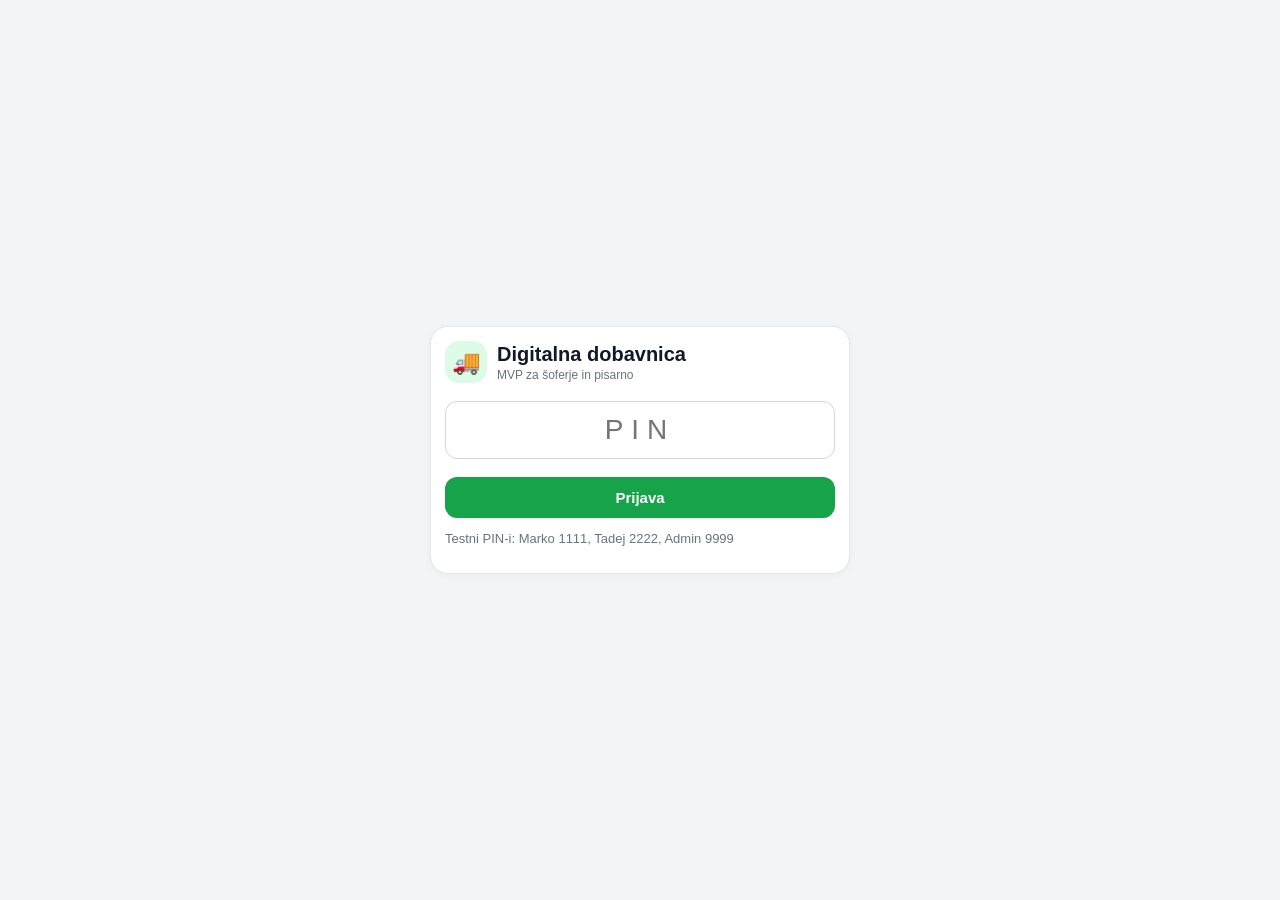
==== commit 68ce2e14: "Add files via upload" ====
--- a/index.html
+++ b/index.html
@@ -1,429 +1,370 @@
-<!doctype html>
+<!DOCTYPE html>
 <html lang="sl">
 <head>
-  <meta charset="utf-8">
-  <meta name="viewport" content="width=device-width, initial-scale=1">
-  <title>Zaključek blagajne - Admin panel</title>
+  <meta charset="UTF-8" />
+  <meta name="viewport" content="width=device-width, initial-scale=1.0"/>
+  <title>Digitalna dobavnica MVP</title>
   <style>
-    *{box-sizing:border-box}
-    :root{--green:#1f7a4f;--green2:#2fb66d;--line:#d8dee9;--muted:#667085;--danger:#b42318;--warn:#b7791f}
-    body{margin:0;font-family:Arial,Helvetica,sans-serif;background:linear-gradient(135deg,#edf7f1,#f7f9fc);color:#172033}
-    header{background:linear-gradient(135deg,var(--green),var(--green2));color:white;padding:24px 16px}
-    .wrap{max-width:1200px;margin:0 auto}
-    h1{margin:0;font-size:28px} h2{margin:0 0 14px} h3{margin:18px 0 10px}
-    header p{margin:6px 0 0}
-    main{padding:20px 16px 40px}
-    .card{background:white;border:1px solid var(--line);border-radius:18px;box-shadow:0 14px 35px rgba(15,23,42,.10);padding:18px;margin-bottom:18px}
-    .login-card{max-width:430px;margin:35px auto}
-    label{display:block;font-weight:bold;margin:10px 0 6px}
-    input,select,textarea{width:100%;padding:12px;border:1px solid var(--line);border-radius:12px;font-size:15px;background:white}
-    textarea{min-height:80px}
-    button{border:0;border-radius:12px;padding:12px 15px;font-weight:bold;cursor:pointer;background:#e8eef6;color:#172033}
-    button.primary{background:var(--green);color:white}
-    button.danger{background:#fee2e2;color:#991b1b}
-    button.small{padding:8px 10px;font-size:13px}
-    .actions{display:flex;gap:10px;flex-wrap:wrap;margin-top:16px}
-    .row{display:grid;grid-template-columns:repeat(2,1fr);gap:12px}
-    .row3{display:grid;grid-template-columns:repeat(3,1fr);gap:12px}
-    .grid{display:grid;grid-template-columns:1.05fr .95fr;gap:18px}
-    @media(max-width:900px){.grid,.row,.row3{grid-template-columns:1fr}}
-    .box{border:1px solid var(--line);border-radius:14px;padding:14px;background:#f8fafc}
-    .box small{display:block;color:var(--muted);margin-bottom:4px}
-    .box b{font-size:22px}
-    .result,.stats{display:grid;grid-template-columns:repeat(4,1fr);gap:12px;margin-top:12px}
-    @media(max-width:800px){.result,.stats{grid-template-columns:repeat(2,1fr)}}
-    @media(max-width:520px){.result,.stats{grid-template-columns:1fr}}
-    .ok{color:var(--green)}.bad{color:var(--danger)}.warn{color:var(--warn)}
-    .pill{display:inline-block;padding:4px 9px;border-radius:999px;background:#eef2ff;font-size:12px}
-    .muted{color:var(--muted)}
-    .userbar{display:flex;justify-content:space-between;align-items:center;gap:12px;flex-wrap:wrap;margin-bottom:18px}
-    .userbox{background:white;border:1px solid var(--line);border-radius:14px;padding:12px 14px}
-    table{width:100%;border-collapse:collapse;font-size:14px}
-    th,td{padding:10px;border-bottom:1px solid var(--line);text-align:left;vertical-align:top}
-    th{background:#f8fafc}
-    .tablewrap{overflow:auto}
-    #app{display:none}.adminOnly{display:none}
-    .tabs{display:flex;gap:8px;flex-wrap:wrap;margin-bottom:14px}
-    .tab{background:#eef2f7}.tab.active{background:var(--green);color:white}
-    .adminPage{display:none}.adminPage.active{display:block}
-    .help{background:#f8fafc;border:1px dashed var(--line);border-radius:14px;padding:12px;margin-top:14px;font-size:13px;color:var(--muted)}
+    * { box-sizing: border-box; }
+    body { margin:0; font-family: Arial, sans-serif; background:#f3f4f6; color:#111827; }
+    .top { background:white; padding:14px; border-bottom:1px solid #ddd; position:sticky; top:0; z-index:10; }
+    .top-inner { max-width:1100px; margin:auto; display:flex; justify-content:space-between; align-items:center; gap:10px; }
+    .brand { display:flex; align-items:center; gap:10px; }
+    .logo { width:42px; height:42px; border-radius:14px; background:#dcfce7; display:flex; align-items:center; justify-content:center; font-size:23px; }
+    h1 { margin:0; font-size:20px; }
+    .sub { font-size:12px; color:#6b7280; margin-top:2px; }
+    .wrap { max-width:1100px; margin:auto; padding:14px; }
+    .grid { display:grid; grid-template-columns: 360px 1fr; gap:14px; }
+    .card { background:white; border:1px solid #e5e7eb; border-radius:18px; padding:14px; box-shadow:0 2px 8px rgba(0,0,0,.04); }
+    .login { min-height:100vh; display:flex; justify-content:center; align-items:center; padding:20px; }
+    .login .card { width:100%; max-width:420px; }
+    input, select, textarea { width:100%; padding:12px; border:1px solid #d1d5db; border-radius:12px; font-size:16px; background:white; }
+    button { border:0; border-radius:12px; padding:12px 14px; font-size:15px; font-weight:700; cursor:pointer; background:#16a34a; color:white; }
+    button.secondary { background:white; color:#111827; border:1px solid #d1d5db; }
+    button.danger { background:#dc2626; }
+    button.small { padding:8px 10px; font-size:13px; }
+    .pin { text-align:center; font-size:28px; letter-spacing:8px; }
+    .list { display:flex; flex-direction:column; gap:10px; margin-top:12px; }
+    .delivery { cursor:pointer; }
+    .delivery.active { border:2px solid #22c55e; }
+    .row { display:flex; justify-content:space-between; gap:10px; align-items:flex-start; }
+    .badge { display:inline-block; padding:5px 10px; border-radius:999px; font-size:12px; font-weight:700; white-space:nowrap; }
+    .gray { background:#f3f4f6; color:#374151; }
+    .green { background:#dcfce7; color:#166534; }
+    .blue { background:#dbeafe; color:#1d4ed8; }
+    .orange { background:#ffedd5; color:#c2410c; }
+    .yellowbox { background:#fef9c3; color:#854d0e; border-radius:14px; padding:10px; font-size:14px; }
+    .stats { display:grid; grid-template-columns:1fr 1fr; gap:8px; }
+    .stat { border:1px solid #e5e7eb; border-radius:14px; padding:10px; }
+    .stat b { display:block; font-size:22px; margin-top:4px; }
+    .items { border:1px solid #e5e7eb; border-radius:14px; overflow:hidden; }
+    .item, .item-head { display:grid; grid-template-columns: 1.5fr .7fr .8fr .4fr; gap:8px; align-items:center; padding:10px; border-top:1px solid #e5e7eb; }
+    .item-head { background:#f9fafb; border-top:0; font-size:12px; font-weight:700; color:#4b5563; }
+    .item.changed { background:#fff7ed; }
+    .muted { color:#6b7280; font-size:13px; }
+    .actions { display:flex; gap:8px; flex-wrap:wrap; }
+    .add-grid { display:grid; grid-template-columns:1fr 100px auto; gap:8px; }
+    .hidden { display:none; }
+    .pdf { background:#fff; padding:18px; border:1px solid #ddd; border-radius:12px; }
+    .pdf h2 { margin-top:0; }
+    .pdf table { width:100%; border-collapse:collapse; margin-top:12px; }
+    .pdf th, .pdf td { border:1px solid #ddd; padding:8px; text-align:left; }
+    .pdf th { background:#f3f4f6; }
+    @media (max-width: 850px) {
+      .grid { grid-template-columns:1fr; }
+      .top-inner { align-items:flex-start; }
+      .item, .item-head { grid-template-columns:1.2fr .6fr .8fr .35fr; font-size:13px; }
+      .add-grid { grid-template-columns:1fr; }
+      h1 { font-size:18px; }
+      .wrap { padding:10px; }
+      .card { border-radius:16px; padding:12px; }
+    }
   </style>
 </head>
 <body>
-<header>
-  <div class="wrap">
-    <h1>Zaključek blagajne</h1>
-    <p>Prijava prodajalke, pisarna in pravi admin panel</p>
-  </div>
-</header>
-
-<main class="wrap">
-  <section id="loginScreen" class="card login-card">
-    <h2>Prijava</h2>
-    <p class="muted">Vnesi PIN in klikni Prijava.</p>
-    <label>PIN koda</label>
-    <input type="password" id="pinInput" placeholder="Vnesi PIN" inputmode="numeric" autocomplete="off">
-    <div class="actions"><button class="primary" type="button" id="loginBtn">Prijava</button></div>
-    <div class="help">Privzeto: Pisarna/Admin PIN <b>9999</b>. V admin panelu lahko potem nastaviš prodajalke, PIN-e in trgovine.</div>
-  </section>
-
-  <section id="app">
-    <div class="userbar">
-      <div class="userbox">Prijavljen/a: <b id="loggedName"></b> <span id="loggedRole" class="pill"></span></div>
-      <button type="button" id="logoutBtn">Odjava</button>
+  <div id="app"></div>
+
+<script>
+const drivers = [
+  { id: 1, name: "Marko", pin: "1111", vehicle: "Kombi 1 - LJ AB-123", role: "driver" },
+  { id: 2, name: "Tadej", pin: "2222", vehicle: "Kombi 2 - LJ CD-456", role: "driver" },
+  { id: 99, name: "Admin", pin: "9999", vehicle: "Pisarna", role: "admin" }
+];
+
+const catalog = [
+  { code: "JAB-GALA", name: "Jabolka Gala", unit: "kg" },
+  { code: "BAN", name: "Banane", unit: "kg" },
+  { code: "SOL", name: "Solata", unit: "kos" },
+  { code: "PAR", name: "Paradižnik", unit: "kg" },
+  { code: "KROM", name: "Krompir", unit: "kg" },
+  { code: "POM", name: "Pomaranče", unit: "kg" }
+];
+
+let state = {
+  user: null,
+  selectedId: null,
+  query: "",
+  deliveries: JSON.parse(localStorage.getItem("dobavniceMVP") || "null") || [
+    {
+      id: 1001, trisNo: "TRIS-2026-001", customer: "Gostilna Novak", address: "Medvode 12",
+      email: "info@gostilna-novak.si", vehicle: "Kombi 1 - LJ AB-123", driverId: 1, status: "Čaka",
+      note: "Dostava do zadnjega vhoda.", signature: "", emailSent: false,
+      items: [
+        { code:"JAB-GALA", name:"Jabolka Gala", originalQty:12, finalQty:12, unit:"kg", changed:false },
+        { code:"BAN", name:"Banane", originalQty:8, finalQty:8, unit:"kg", changed:false },
+        { code:"SOL", name:"Solata", originalQty:20, finalQty:20, unit:"kos", changed:false }
+      ]
+    },
+    {
+      id: 1002, trisNo: "TRIS-2026-002", customer: "Vrtec Sonček", address: "Ljubljana, Sončna 4",
+      email: "nabava@vrtec-soncek.si", vehicle: "Kombi 1 - LJ AB-123", driverId: 1, status: "Čaka",
+      note: "Pokliči 10 min prej.", signature: "", emailSent: false,
+      items: [
+        { code:"POM", name:"Pomaranče", originalQty:15, finalQty:15, unit:"kg", changed:false },
+        { code:"PAR", name:"Paradižnik", originalQty:6, finalQty:6, unit:"kg", changed:false }
+      ]
+    },
+    {
+      id: 1003, trisNo: "TRIS-2026-003", customer: "Restavracija Center", address: "Ljubljana, Trg 1",
+      email: "racuni@center.si", vehicle: "Kombi 2 - LJ CD-456", driverId: 2, status: "V teku",
+      note: "", signature: "", emailSent: false,
+      items: [
+        { code:"KROM", name:"Krompir", originalQty:25, finalQty:25, unit:"kg", changed:false },
+        { code:"BAN", name:"Banane", originalQty:5, finalQty:5, unit:"kg", changed:false }
+      ]
+    }
+  ]
+};
+
+function save() { localStorage.setItem("dobavniceMVP", JSON.stringify(state.deliveries)); }
+function esc(s) { return String(s ?? "").replace(/[&<>"']/g, m => ({'&':'&amp;','<':'&lt;','>':'&gt;','"':'&quot;',"'":'&#039;'}[m])); }
+function tone(status) { return status === "Dostavljeno" ? "green" : status === "V teku" ? "blue" : status === "Spremenjeno" ? "orange" : "gray"; }
+
+function login() {
+  const pin = document.getElementById("pin").value.trim();
+  const user = drivers.find(d => d.pin === pin);
+  if (!user) return alert("Napačen PIN. Test: Marko 1111, Tadej 2222, Admin 9999");
+  state.user = user;
+  state.selectedId = null;
+  render();
+}
+
+function logout() { state.user = null; state.selectedId = null; render(); }
+
+function getVisible() {
+  let list = state.user.role === "admin" ? state.deliveries : state.deliveries.filter(d => d.driverId === state.user.id);
+  const q = state.query.toLowerCase();
+  return list.filter(d => (d.customer + " " + d.address + " " + d.trisNo).toLowerCase().includes(q));
+}
+
+function updateDelivery(id, updater) {
+  state.deliveries = state.deliveries.map(d => d.id === id ? updater(d) : d);
+  save();
+  render();
+}
+
+function selectDelivery(id) { state.selectedId = id; render(); }
+
+function changeQty(code, val) {
+  const selected = state.deliveries.find(d => d.id === state.selectedId);
+  updateDelivery(selected.id, d => ({
+    ...d,
+    status: d.status === "Dostavljeno" ? d.status : "Spremenjeno",
+    items: d.items.map(i => i.code === code ? { ...i, finalQty: Number(val), changed: Number(val) !== i.originalQty } : i)
+  }));
+}
+
+function removeItem(code) {
+  const selected = state.deliveries.find(d => d.id === state.selectedId);
+  updateDelivery(selected.id, d => ({
+    ...d,
+    status: "Spremenjeno",
+    items: d.items.map(i => i.code === code ? { ...i, finalQty: 0, changed: true } : i)
+  }));
+}
+
+function addItem() {
+  const selected = state.deliveries.find(d => d.id === state.selectedId);
+  const code = document.getElementById("newItem").value;
+  const qty = Number(document.getElementById("newQty").value || 0);
+  const item = catalog.find(a => a.code === code);
+  if (!qty || qty <= 0) return alert("Vpiši količino.");
+  updateDelivery(selected.id, d => {
+    const exists = d.items.find(i => i.code === code);
+    if (exists) {
+      return { ...d, status:"Spremenjeno", items: d.items.map(i => i.code === code ? { ...i, finalQty: i.finalQty + qty, changed: true } : i) };
+    }
+    return { ...d, status:"Spremenjeno", items:[...d.items, { ...item, originalQty:0, finalQty:qty, changed:true }] };
+  });
+}
+
+function updateSignature(val) {
+  const selected = state.deliveries.find(d => d.id === state.selectedId);
+  updateDelivery(selected.id, d => ({ ...d, signature: val }));
+}
+
+function finishDelivery() {
+  const selected = state.deliveries.find(d => d.id === state.selectedId);
+  if (!selected.signature.trim()) return alert("Najprej vpiši podpis/prevzemnika.");
+  updateDelivery(selected.id, d => ({ ...d, status:"Dostavljeno", emailSent:true }));
+  alert("Dobavnica je zaključena. V pravi verziji se tukaj avtomatsko pošlje PDF na email stranke.");
+}
+
+function exportJson() {
+  const data = JSON.stringify(state.deliveries, null, 2);
+  const blob = new Blob([data], {type:"application/json"});
+  const url = URL.createObjectURL(blob);
+  const a = document.createElement("a");
+  a.href = url; a.download = "digitalne-dobavnice-export.json"; a.click();
+  URL.revokeObjectURL(url);
+}
+
+function resetData() {
+  if (!confirm("Resetiram testne dobavnice?")) return;
+  localStorage.removeItem("dobavniceMVP");
+  location.reload();
+}
+
+function showPdf() {
+  const d = state.deliveries.find(x => x.id === state.selectedId);
+  const rows = d.items.map(i => `<tr><td>${esc(i.name)}</td><td>${esc(i.finalQty)} ${esc(i.unit)}</td><td>${i.changed ? "DA" : ""}</td></tr>`).join("");
+  const w = window.open("", "_blank");
+  w.document.write(`
+    <html><head><title>Dobavnica ${esc(d.trisNo)}</title><style>body{font-family:Arial;padding:20px}table{width:100%;border-collapse:collapse}td,th{border:1px solid #ddd;padding:8px}th{background:#eee}</style></head>
+    <body>
+      <h2>DOBAVNICA ${esc(d.trisNo)}</h2>
+      <p><b>Stranka:</b> ${esc(d.customer)}<br><b>Naslov:</b> ${esc(d.address)}<br><b>Email:</b> ${esc(d.email)}</p>
+      <table><tr><th>Artikel</th><th>Količina</th><th>Spremenjeno</th></tr>${rows}</table>
+      <p><b>Prevzel/podpis:</b> ${esc(d.signature || "-")}</p>
+      <button onclick="window.print()">Natisni / shrani PDF</button>
+    </body></html>
+  `);
+  w.document.close();
+}
+
+function renderLogin() {
+  return `
+    <div class="login">
+      <div class="card">
+        <div class="brand">
+          <div class="logo">🚚</div>
+          <div>
+            <h1>Digitalna dobavnica</h1>
+            <div class="sub">MVP za šoferje in pisarno</div>
+          </div>
+        </div>
+        <br>
+        <input id="pin" class="pin" placeholder="PIN" inputmode="numeric" onkeydown="if(event.key==='Enter')login()">
+        <br><br>
+        <button style="width:100%" onclick="login()">Prijava</button>
+        <p class="muted">Testni PIN-i: Marko 1111, Tadej 2222, Admin 9999</p>
+      </div>
+    </div>`;
+}
+
+function renderApp() {
+  const visible = getVisible();
+  const selected = state.deliveries.find(d => d.id === state.selectedId);
+  const stats = {
+    total: state.deliveries.length,
+    waiting: state.deliveries.filter(d => d.status === "Čaka").length,
+    active: state.deliveries.filter(d => d.status === "V teku" || d.status === "Spremenjeno").length,
+    done: state.deliveries.filter(d => d.status === "Dostavljeno").length
+  };
+
+  const listHtml = visible.map(d => `
+    <div class="card delivery ${state.selectedId === d.id ? "active" : ""}" onclick="selectDelivery(${d.id})">
+      <div class="row">
+        <div>
+          <b>${esc(d.customer)}</b>
+          <div class="muted">${esc(d.address)}</div>
+          <div class="muted">${esc(d.trisNo)}</div>
+        </div>
+        <span class="badge ${tone(d.status)}">${esc(d.status)}</span>
+      </div>
+      <div class="row muted" style="margin-top:10px">
+        <span>${d.items.length} artiklov</span>
+        <span>${d.emailSent ? "Email poslan" : "Email še ni poslan"}</span>
+      </div>
     </div>
-
-    <section id="sellerView">
+  `).join("");
+
+  let detail = `<div class="card" style="min-height:350px;display:flex;align-items:center;justify-content:center;text-align:center;color:#6b7280">Izberi dobavnico.</div>`;
+  if (selected) {
+    const items = selected.items.map(i => `
+      <div class="item ${i.changed ? "changed" : ""}">
+        <div><b>${esc(i.name)}</b><div class="muted">${esc(i.code)}</div></div>
+        <div>${esc(i.originalQty)} ${esc(i.unit)}</div>
+        <div><input type="number" value="${esc(i.finalQty)}" onchange="changeQty('${esc(i.code)}', this.value)"></div>
+        <div><button class="small danger" onclick="removeItem('${esc(i.code)}')">×</button></div>
+      </div>
+    `).join("");
+
+    const options = catalog.map(a => `<option value="${esc(a.code)}">${esc(a.name)} (${esc(a.unit)})</option>`).join("");
+
+    detail = `
+      <div class="card">
+        <div class="row">
+          <div>
+            <h1>${esc(selected.customer)}</h1>
+            <div class="muted">${esc(selected.address)}</div>
+            <div class="muted">${esc(selected.trisNo)} · ${esc(selected.email)}</div>
+          </div>
+          <span class="badge ${tone(selected.status)}">${esc(selected.status)}</span>
+        </div>
+        <br>
+        ${selected.note ? `<div class="yellowbox">Opomba: ${esc(selected.note)}</div><br>` : ""}
+        <div class="items">
+          <div class="item-head"><div>Artikel</div><div>Original</div><div>Končno</div><div></div></div>
+          ${items}
+        </div>
+        <br>
+        <div class="card" style="box-shadow:none">
+          <b>+ Dodaj artikel</b><br><br>
+          <div class="add-grid">
+            <select id="newItem">${options}</select>
+            <input id="newQty" type="number" value="1">
+            <button onclick="addItem()">Dodaj</button>
+          </div>
+        </div>
+        <br>
+        <div class="card" style="box-shadow:none">
+          <b>Podpis / prevzemnik</b><br><br>
+          <input value="${esc(selected.signature)}" placeholder="Ime in priimek prevzemnika" oninput="updateSignature(this.value)">
+        </div>
+        <br>
+        <div class="actions">
+          <button onclick="finishDelivery()">Zaključi in označi email</button>
+          <button class="secondary" onclick="showPdf()">Predogled / PDF</button>
+          <button class="secondary" onclick="alert('Tu bi odprli Google Maps navigacijo.')">Navigacija</button>
+        </div>
+      </div>
+    `;
+  }
+
+  return `
+    <div class="top">
+      <div class="top-inner">
+        <div class="brand">
+          <div class="logo">🚚</div>
+          <div>
+            <h1>Digitalna dobavnica MVP</h1>
+            <div class="sub">${esc(state.user.name)} · ${esc(state.user.vehicle)}</div>
+          </div>
+        </div>
+        <button class="secondary" onclick="logout()">Odjava</button>
+      </div>
+    </div>
+    <div class="wrap">
       <div class="grid">
-        <section class="card">
-          <h2>Obrazec zaključka</h2>
-          <form id="form">
-            <div class="row3">
-              <div><label>Datum</label><input type="date" id="datum" required></div>
-              <div><label>Trgovina</label><select id="trgovina"></select></div>
-              <div><label>Izmena</label><select id="izmena"><option>Dopoldan</option><option>Popoldan</option><option>Cel dan</option></select></div>
-            </div>
-            <div class="row">
-              <div><label>Prodajalka</label><select id="prodajalka"></select></div>
-              <div><label>Začetno stanje €</label><input type="number" step="0.01" id="zacetno" value="0"></div>
-            </div>
-            <div class="row">
-              <div><label>Gotovina po POS €</label><input type="number" step="0.01" id="posGotovina" value="0"></div>
-              <div><label>Prešteta gotovina €</label><input type="number" step="0.01" id="presteta" value="0"></div>
-              <div><label>Kartice €</label><input type="number" step="0.01" id="kartice" value="0"></div>
-              <div><label>Stroški / izplačila €</label><input type="number" step="0.01" id="stroski" value="0"></div>
-            </div>
-            <label>Opombe</label><textarea id="opombe"></textarea>
-            <div class="result">
-              <div class="box"><small>Pričakovano</small><b id="pricakovano">0,00 €</b></div>
-              <div class="box"><small>Promet</small><b id="promet">0,00 €</b></div>
-              <div class="box"><small>Razlika</small><b id="razlika">0,00 €</b></div>
-              <div class="box"><small>Status</small><b id="status" class="ok">OK</b></div>
-            </div>
-            <div class="actions">
-              <button class="primary" type="submit">Shrani zaključek</button>
-              <button type="button" id="newEntry">Nov vnos</button>
-            </div>
-          </form>
-        </section>
-
-        <aside class="adminOnly">
-          <div class="card">
-            <h2>Hitri dashboard</h2>
-            <div class="stats">
-              <div class="box"><small>Zaključkov</small><b id="sCount">0</b></div>
-              <div class="box"><small>Promet</small><b id="sPromet">0,00 €</b></div>
-              <div class="box"><small>Gotovina POS</small><b id="sGotovina">0,00 €</b></div>
-              <div class="box"><small>Razlika</small><b id="sRazlika">0,00 €</b></div>
-            </div>
-          </div>
-        </aside>
-      </div>
-    </section>
-
-    <section class="adminOnly card">
-      <h2>Admin panel</h2>
-      <div class="tabs">
-        <button class="tab active" data-tab="pregled">Pregled</button>
-        <button class="tab" data-tab="statistika">Statistika</button>
-        <button class="tab" data-tab="prodajalke">Prodajalke in PIN-i</button>
-        <button class="tab" data-tab="trgovine">Trgovine</button>
-      </div>
-
-      <div id="tab-pregled" class="adminPage active">
-        <div class="row3">
-          <div><label>Trgovina</label><select id="filterTrgovina"></select></div>
-          <div><label>Prodajalka</label><select id="filterProdajalka"></select></div>
-          <div><label>Mesec</label><input type="month" id="filterMesec"></div>
-        </div>
-        <div class="actions">
-          <button type="button" id="resetFilters">Počisti filtre</button>
-          <button type="button" id="exportCsv">Izvozi CSV</button>
-          <button type="button" class="danger" id="clearAll">Izbriši vse zaključke</button>
-        </div>
-        <h3>Zaključki</h3>
-        <div class="tablewrap"><table><thead><tr><th>Datum</th><th>Trgovina</th><th>Prodajalka</th><th>Izmena</th><th>Promet</th><th>Gotovina POS</th><th>Prešteto</th><th>Razlika</th><th>Status</th><th></th></tr></thead><tbody id="tbody"></tbody></table></div>
-      </div>
-
-      <div id="tab-statistika" class="adminPage">
-        <div class="stats">
-          <div class="box"><small>Dnevni promet</small><b id="dailyPromet">0,00 €</b></div>
-          <div class="box"><small>Tedenski promet</small><b id="weeklyPromet">0,00 €</b></div>
-          <div class="box"><small>Mesečni promet</small><b id="monthlyPromet">0,00 €</b></div>
-          <div class="box"><small>Skupna razlika</small><b id="totalDiff">0,00 €</b></div>
-        </div>
-        <h3>Po trgovinah</h3><div class="tablewrap"><table><thead><tr><th>Trgovina</th><th>Zaključkov</th><th>Promet</th><th>Razlika</th></tr></thead><tbody id="storeStats"></tbody></table></div>
-        <h3>Po prodajalkah</h3><div class="tablewrap"><table><thead><tr><th>Prodajalka</th><th>Zaključkov</th><th>Promet</th><th>Razlika</th></tr></thead><tbody id="sellerStats"></tbody></table></div>
-      </div>
-
-      <div id="tab-prodajalke" class="adminPage">
-        <div class="row3">
-          <div><label>Ime prodajalke</label><input id="newUserName" placeholder="npr. Ana"></div>
-          <div><label>PIN</label><input id="newUserPin" placeholder="npr. 5555" inputmode="numeric"></div>
-          <div><label>Vloga</label><select id="newUserRole"><option value="prodajalka">Prodajalka</option><option value="admin">Pisarna/Admin</option></select></div>
-        </div>
-        <div class="actions"><button class="primary" type="button" id="addUser">Dodaj / posodobi uporabnika</button></div>
-        <div class="help">Če želiš spremeniti PIN, vpiši isto ime in nov PIN. Admin lahko vidi statistiko in nastavitve.</div>
-        <h3>Seznam uporabnikov</h3>
-        <div class="tablewrap"><table><thead><tr><th>Ime</th><th>PIN</th><th>Vloga</th><th></th></tr></thead><tbody id="usersTbody"></tbody></table></div>
-      </div>
-
-      <div id="tab-trgovine" class="adminPage">
-        <div class="row">
-          <div><label>Nova trgovina</label><input id="newStoreName" placeholder="npr. Škofja Loka"></div>
-          <div style="align-self:end"><button class="primary" type="button" id="addStore">Dodaj trgovino</button></div>
-        </div>
-        <h3>Seznam trgovin</h3>
-        <div class="tablewrap"><table><thead><tr><th>Trgovina</th><th></th></tr></thead><tbody id="storesTbody"></tbody></table></div>
-      </div>
-    </section>
-  </section>
-</main>
-
-<script>
-document.addEventListener('DOMContentLoaded', function(){
-  const SETTINGS_KEY = 'zb_admin_settings_v1';
-  const ROWS_KEY = 'zb_rows_v1';
-  const LOGIN_KEY = 'zb_login_v1';
-
-  const defaultSettings = {
-    users: [
-      {name:'Špela', pin:'1111', role:'prodajalka'},
-      {name:'Maja', pin:'2222', role:'prodajalka'},
-      {name:'Nina', pin:'3333', role:'prodajalka'},
-      {name:'Petra', pin:'4444', role:'prodajalka'},
-      {name:'Pisarna', pin:'9999', role:'admin'}
-    ],
-    stores: ['Medvode','Ljubljana','Kranj']
-  };
-
-  let settings = loadSettings();
-  let currentUser = null;
-
-  const el = id => document.getElementById(id);
-  const eur = n => (Number(n)||0).toLocaleString('sl-SI',{style:'currency',currency:'EUR'});
-  const val = id => Number(el(id).value || 0);
-
-  function loadSettings(){
-    const saved = localStorage.getItem(SETTINGS_KEY);
-    if(!saved){ localStorage.setItem(SETTINGS_KEY, JSON.stringify(defaultSettings)); return structuredClone(defaultSettings); }
-    try{return JSON.parse(saved)}catch(e){return structuredClone(defaultSettings)}
-  }
-  function saveSettings(){ localStorage.setItem(SETTINGS_KEY, JSON.stringify(settings)); }
-  function loadRows(){ return JSON.parse(localStorage.getItem(ROWS_KEY) || '[]'); }
-  function saveRows(rows){ localStorage.setItem(ROWS_KEY, JSON.stringify(rows)); }
-  function isAdmin(){ return currentUser && currentUser.role === 'admin'; }
-  function todayISO(){ const d = new Date(); d.setMinutes(d.getMinutes()-d.getTimezoneOffset()); return d.toISOString().slice(0,10); }
-  function weekStartISO(){
-    const d = new Date(); const day = (d.getDay()+6)%7; d.setDate(d.getDate()-day); d.setMinutes(d.getMinutes()-d.getTimezoneOffset()); return d.toISOString().slice(0,10);
-  }
-  function monthISO(){ return todayISO().slice(0,7); }
-
-  function fillSelect(select, items, includeAll=false){
-    select.innerHTML = includeAll ? '<option value="">Vse</option>' : '';
-    items.forEach(x => {
-      const o = document.createElement('option');
-      o.value = x; o.textContent = x; select.appendChild(o);
-    });
-  }
-
-  function refreshLists(){
-    fillSelect(el('trgovina'), settings.stores);
-    fillSelect(el('filterTrgovina'), settings.stores, true);
-    const sellers = settings.users.filter(u=>u.role==='prodajalka').map(u=>u.name);
-    fillSelect(el('prodajalka'), sellers);
-    fillSelect(el('filterProdajalka'), sellers, true);
-    renderUsers();
-    renderStores();
-  }
-
-  function calc(){
-    const pricakovano = val('zacetno') + val('posGotovina') - val('stroski');
-    const promet = val('posGotovina') + val('kartice');
-    const razlika = val('presteta') - pricakovano;
-    el('pricakovano').textContent = eur(pricakovano);
-    el('promet').textContent = eur(promet);
-    el('razlika').textContent = eur(razlika);
-    el('razlika').className = Math.abs(razlika)<=0.02 ? 'ok' : razlika < 0 ? 'bad' : 'warn';
-    el('status').textContent = Math.abs(razlika)<=0.02 ? 'OK' : razlika < 0 ? 'MANJKO' : 'VIŠEK';
-    el('status').className = Math.abs(razlika)<=0.02 ? 'ok' : razlika < 0 ? 'bad' : 'warn';
-    return {pricakovano, promet, razlika};
-  }
-
-  function showApp(){
-    el('loginScreen').style.display = 'none';
-    el('app').style.display = 'block';
-    el('loggedName').textContent = currentUser.name;
-    el('loggedRole').textContent = isAdmin() ? 'PISARNA/ADMIN' : 'PRODAJALKA';
-    document.querySelectorAll('.adminOnly').forEach(x => x.style.display = isAdmin() ? '' : 'none');
-    refreshLists();
-    resetForm();
-    renderAll();
-  }
-
-  function resetForm(){
-    el('form').reset();
-    el('datum').value = todayISO();
-    if(!isAdmin()){
-      el('prodajalka').value = currentUser.name;
-      el('prodajalka').disabled = true;
-    } else {
-      el('prodajalka').disabled = false;
-    }
-    calc();
-  }
-
-  function login(){
-    const pin = el('pinInput').value.trim();
-    const user = settings.users.find(u => u.pin === pin);
-    if(!user){ alert('Napačen PIN'); el('pinInput').value=''; el('pinInput').focus(); return; }
-    currentUser = user;
-    localStorage.setItem(LOGIN_KEY, JSON.stringify(user));
-    showApp();
-  }
-
-  function logout(){ localStorage.removeItem(LOGIN_KEY); location.reload(); }
-
-  function filteredRows(){
-    let rows = loadRows();
-    if(!isAdmin()) return rows.filter(r => r.prodajalka === currentUser.name);
-    const ft = el('filterTrgovina').value, fp = el('filterProdajalka').value, fm = el('filterMesec').value;
-    return rows.filter(r => (!ft || r.trgovina===ft) && (!fp || r.prodajalka===fp) && (!fm || String(r.datum).startsWith(fm)));
-  }
-
-  function renderAll(){
-    renderRows();
-    renderStats();
-    renderUsers();
-    renderStores();
-  }
-
-  function renderRows(){
-    if(!isAdmin()) return;
-    const rows = filteredRows().sort((a,b)=>(b.created||'').localeCompare(a.created||''));
-    el('tbody').innerHTML = rows.map(r => `<tr>
-      <td>${r.datum}</td><td>${r.trgovina}</td><td>${r.prodajalka}</td><td>${r.izmena}</td>
-      <td>${eur(r.promet)}</td><td>${eur(r.posGotovina)}</td><td>${eur(r.presteta)}</td>
-      <td class="${Math.abs(r.razlika)<=0.02?'ok':r.razlika<0?'bad':'warn'}">${eur(r.razlika)}</td>
-      <td>${Math.abs(r.razlika)<=0.02?'OK':r.razlika<0?'MANJKO':'VIŠEK'}</td>
-      <td><button class="danger small" data-del-row="${r.id}">Briši</button></td>
-    </tr>`).join('') || '<tr><td colspan="10" class="muted">Ni shranjenih zaključkov.</td></tr>';
-
-    document.querySelectorAll('[data-del-row]').forEach(btn => btn.onclick = () => {
-      if(confirm('Izbrišem ta zaključek?')){ saveRows(loadRows().filter(x=>x.id!==btn.dataset.delRow)); renderAll(); }
-    });
-
-    const sum = rows.reduce((a,r)=>{a.promet+=+r.promet||0;a.gotovina+=+r.posGotovina||0;a.razlika+=+r.razlika||0;return a},{promet:0,gotovina:0,razlika:0});
-    el('sCount').textContent = rows.length; el('sPromet').textContent = eur(sum.promet); el('sGotovina').textContent = eur(sum.gotovina); el('sRazlika').textContent = eur(sum.razlika);
-  }
-
-  function renderStats(){
-    if(!isAdmin()) return;
-    const rows = filteredRows();
-    const today = todayISO(), week = weekStartISO(), month = monthISO();
-    const sum = arr => arr.reduce((a,r)=>a+(+r.promet||0),0);
-    const diff = rows.reduce((a,r)=>a+(+r.razlika||0),0);
-    el('dailyPromet').textContent = eur(sum(rows.filter(r=>r.datum===today)));
-    el('weeklyPromet').textContent = eur(sum(rows.filter(r=>r.datum>=week)));
-    el('monthlyPromet').textContent = eur(sum(rows.filter(r=>String(r.datum).startsWith(month))));
-    el('totalDiff').textContent = eur(diff);
-
-    renderGroup('storeStats', rows, 'trgovina');
-    renderGroup('sellerStats', rows, 'prodajalka');
-  }
-
-  function renderGroup(tbodyId, rows, key){
-    const map = {};
-    rows.forEach(r => {
-      const k = r[key] || '-';
-      if(!map[k]) map[k] = {count:0,promet:0,razlika:0};
-      map[k].count++; map[k].promet += +r.promet||0; map[k].razlika += +r.razlika||0;
-    });
-    el(tbodyId).innerHTML = Object.entries(map).map(([k,v])=>`<tr><td>${k}</td><td>${v.count}</td><td>${eur(v.promet)}</td><td class="${v.razlika<0?'bad':v.razlika>0?'warn':'ok'}">${eur(v.razlika)}</td></tr>`).join('') || '<tr><td colspan="4" class="muted">Ni podatkov.</td></tr>';
-  }
-
-  function renderUsers(){
-    if(!isAdmin()) return;
-    el('usersTbody').innerHTML = settings.users.map((u,i)=>`<tr><td>${u.name}</td><td>${u.pin}</td><td>${u.role}</td><td><button class="danger small" data-del-user="${i}">Briši</button></td></tr>`).join('');
-    document.querySelectorAll('[data-del-user]').forEach(btn => btn.onclick = () => {
-      const u = settings.users[+btn.dataset.delUser];
-      if(u.name === currentUser.name){ alert('Trenutno prijavljenega admina ne moreš izbrisati.'); return; }
-      if(confirm('Izbrišem uporabnika '+u.name+'?')){ settings.users.splice(+btn.dataset.delUser,1); saveSettings(); refreshLists(); renderAll(); }
-    });
-  }
-
-  function renderStores(){
-    if(!isAdmin()) return;
-    el('storesTbody').innerHTML = settings.stores.map((s,i)=>`<tr><td>${s}</td><td><button class="danger small" data-del-store="${i}">Briši</button></td></tr>`).join('');
-    document.querySelectorAll('[data-del-store]').forEach(btn => btn.onclick = () => {
-      const s = settings.stores[+btn.dataset.delStore];
-      if(confirm('Izbrišem trgovino '+s+'?')){ settings.stores.splice(+btn.dataset.delStore,1); saveSettings(); refreshLists(); renderAll(); }
-    });
-  }
-
-  el('loginBtn').onclick = login;
-  el('pinInput').addEventListener('keydown', e => { if(e.key==='Enter') login(); });
-  el('logoutBtn').onclick = logout;
-  el('newEntry').onclick = resetForm;
-  ['zacetno','posGotovina','presteta','kartice','stroski'].forEach(id=>el(id).addEventListener('input', calc));
-  ['filterTrgovina','filterProdajalka','filterMesec'].forEach(id=>el(id).addEventListener('input', renderAll));
-
-  el('form').addEventListener('submit', e => {
-    e.preventDefault();
-    const c = calc();
-    const rows = loadRows();
-    rows.push({
-      id: Date.now().toString(), created: new Date().toISOString(),
-      datum: el('datum').value, trgovina: el('trgovina').value,
-      prodajalka: isAdmin() ? el('prodajalka').value : currentUser.name,
-      izmena: el('izmena').value, zacetno: val('zacetno'), posGotovina: val('posGotovina'),
-      presteta: val('presteta'), kartice: val('kartice'), stroski: val('stroski'),
-      opombe: el('opombe').value, savedBy: currentUser.name, ...c
-    });
-    saveRows(rows); alert('Zaključek je shranjen.'); resetForm(); renderAll();
-  });
-
-  document.querySelectorAll('.tab').forEach(btn => btn.onclick = () => {
-    document.querySelectorAll('.tab').forEach(x=>x.classList.remove('active'));
-    document.querySelectorAll('.adminPage').forEach(x=>x.classList.remove('active'));
-    btn.classList.add('active');
-    el('tab-'+btn.dataset.tab).classList.add('active');
-    renderAll();
-  });
-
-  el('addUser').onclick = () => {
-    const name = el('newUserName').value.trim(), pin = el('newUserPin').value.trim(), role = el('newUserRole').value;
-    if(!name || !pin){ alert('Vpiši ime in PIN.'); return; }
-    const duplicatePin = settings.users.find(u => u.pin === pin && u.name !== name);
-    if(duplicatePin){ alert('Ta PIN že uporablja '+duplicatePin.name); return; }
-    const existing = settings.users.find(u => u.name === name);
-    if(existing){ existing.pin = pin; existing.role = role; } else { settings.users.push({name,pin,role}); }
-    saveSettings(); el('newUserName').value=''; el('newUserPin').value=''; refreshLists(); renderAll();
-  };
-
-  el('addStore').onclick = () => {
-    const name = el('newStoreName').value.trim();
-    if(!name){ alert('Vpiši ime trgovine.'); return; }
-    if(!settings.stores.includes(name)) settings.stores.push(name);
-    saveSettings(); el('newStoreName').value=''; refreshLists(); renderAll();
-  };
-
-  el('resetFilters').onclick = () => { el('filterTrgovina').value=''; el('filterProdajalka').value=''; el('filterMesec').value=''; renderAll(); };
-  el('clearAll').onclick = () => { if(confirm('Res izbrišem vse zaključke?')){ localStorage.removeItem(ROWS_KEY); renderAll(); } };
-
-  el('exportCsv').onclick = () => {
-    const rows = filteredRows();
-    const headers = ['Datum','Trgovina','Prodajalka','Izmena','Začetno','Gotovina POS','Prešteto','Kartice','Stroški','Promet','Pričakovano','Razlika','Opombe','Shranjeno od'];
-    const csv = [headers, ...rows.map(r=>[r.datum,r.trgovina,r.prodajalka,r.izmena,r.zacetno,r.posGotovina,r.presteta,r.kartice,r.stroski,r.promet,r.pricakovano,r.razlika,r.opombe,r.savedBy])]
-      .map(line=>line.map(v=>`"${String(v??'').replaceAll('"','""')}"`).join(';')).join('\n');
-    const blob = new Blob(['\ufeff'+csv],{type:'text/csv;charset=utf-8;'});
-    const a = document.createElement('a'); a.href = URL.createObjectURL(blob); a.download='zakljucki-blagajne.csv'; a.click();
-  };
-
-  refreshLists();
-  const saved = localStorage.getItem(LOGIN_KEY);
-  if(saved){ try{ currentUser = JSON.parse(saved); showApp(); }catch(e){ localStorage.removeItem(LOGIN_KEY); } }
-});
+        <div>
+          ${state.user.role === "admin" ? `
+            <div class="card">
+              <b>Admin pregled</b><br><br>
+              <div class="stats">
+                <div class="stat">Vse <b>${stats.total}</b></div>
+                <div class="stat">Čaka <b>${stats.waiting}</b></div>
+                <div class="stat">V teku <b>${stats.active}</b></div>
+                <div class="stat">Dostavljeno <b>${stats.done}</b></div>
+              </div>
+              <br>
+              <button class="secondary" style="width:100%" onclick="exportJson()">Izvoz JSON</button>
+              <br><br>
+              <button class="secondary" style="width:100%" onclick="resetData()">Reset testnih podatkov</button>
+            </div><br>` : ""}
+          <input placeholder="Išči stranko, naslov, TRIS..." value="${esc(state.query)}" oninput="state.query=this.value; render()">
+          <div class="list">${listHtml || `<div class="card muted">Ni dobavnic.</div>`}</div>
+        </div>
+        <div>${detail}</div>
+      </div>
+    </div>`;
+}
+
+function render() {
+  document.getElementById("app").innerHTML = state.user ? renderApp() : renderLogin();
+}
+
+render();
 </script>
 </body>
-</html>
+</html>
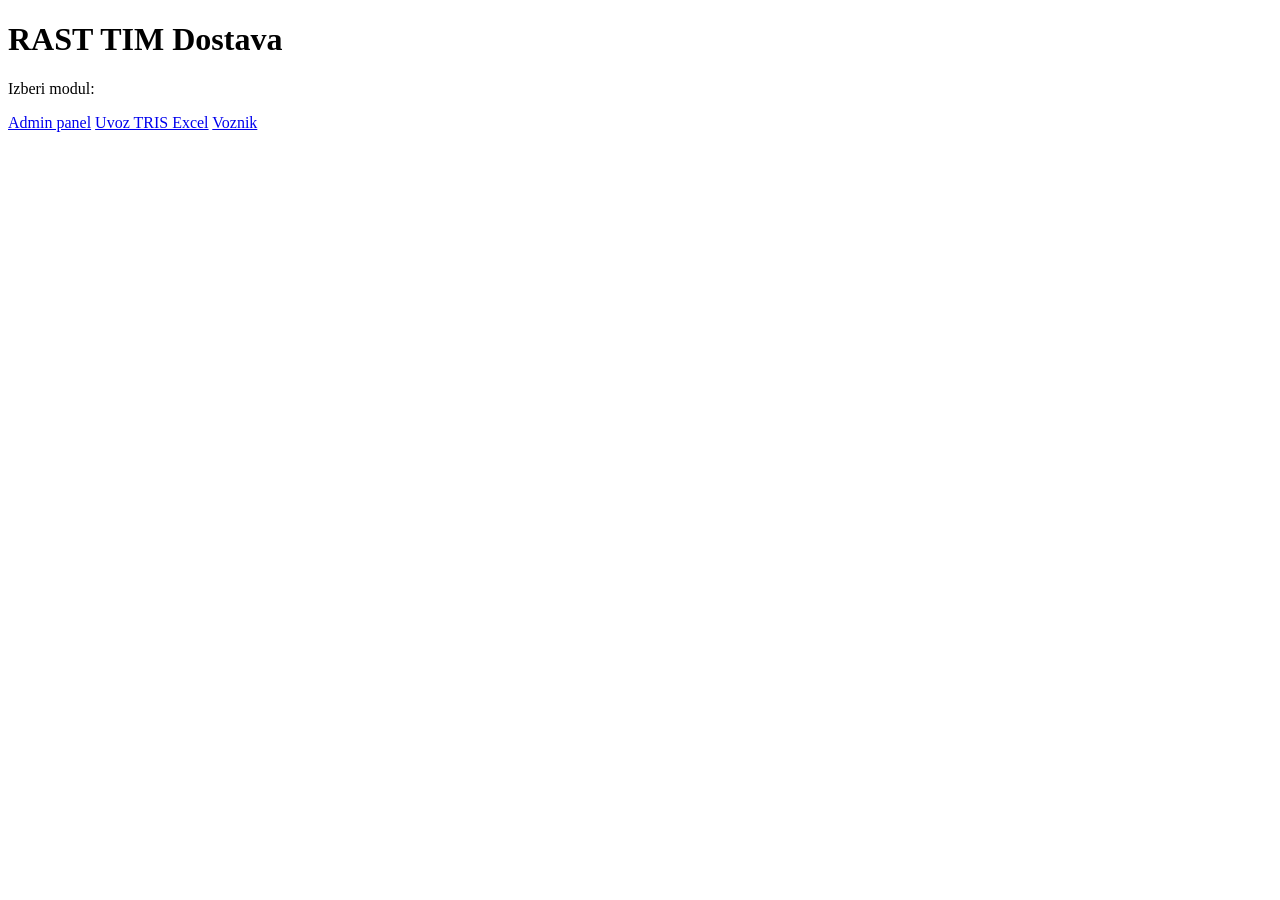
==== commit e302b53a: "Update index.html" ====
--- a/index.html
+++ b/index.html
@@ -1,370 +1,18 @@
 <!DOCTYPE html>
 <html lang="sl">
 <head>
-  <meta charset="UTF-8" />
-  <meta name="viewport" content="width=device-width, initial-scale=1.0"/>
-  <title>Digitalna dobavnica MVP</title>
-  <style>
-    * { box-sizing: border-box; }
-    body { margin:0; font-family: Arial, sans-serif; background:#f3f4f6; color:#111827; }
-    .top { background:white; padding:14px; border-bottom:1px solid #ddd; position:sticky; top:0; z-index:10; }
-    .top-inner { max-width:1100px; margin:auto; display:flex; justify-content:space-between; align-items:center; gap:10px; }
-    .brand { display:flex; align-items:center; gap:10px; }
-    .logo { width:42px; height:42px; border-radius:14px; background:#dcfce7; display:flex; align-items:center; justify-content:center; font-size:23px; }
-    h1 { margin:0; font-size:20px; }
-    .sub { font-size:12px; color:#6b7280; margin-top:2px; }
-    .wrap { max-width:1100px; margin:auto; padding:14px; }
-    .grid { display:grid; grid-template-columns: 360px 1fr; gap:14px; }
-    .card { background:white; border:1px solid #e5e7eb; border-radius:18px; padding:14px; box-shadow:0 2px 8px rgba(0,0,0,.04); }
-    .login { min-height:100vh; display:flex; justify-content:center; align-items:center; padding:20px; }
-    .login .card { width:100%; max-width:420px; }
-    input, select, textarea { width:100%; padding:12px; border:1px solid #d1d5db; border-radius:12px; font-size:16px; background:white; }
-    button { border:0; border-radius:12px; padding:12px 14px; font-size:15px; font-weight:700; cursor:pointer; background:#16a34a; color:white; }
-    button.secondary { background:white; color:#111827; border:1px solid #d1d5db; }
-    button.danger { background:#dc2626; }
-    button.small { padding:8px 10px; font-size:13px; }
-    .pin { text-align:center; font-size:28px; letter-spacing:8px; }
-    .list { display:flex; flex-direction:column; gap:10px; margin-top:12px; }
-    .delivery { cursor:pointer; }
-    .delivery.active { border:2px solid #22c55e; }
-    .row { display:flex; justify-content:space-between; gap:10px; align-items:flex-start; }
-    .badge { display:inline-block; padding:5px 10px; border-radius:999px; font-size:12px; font-weight:700; white-space:nowrap; }
-    .gray { background:#f3f4f6; color:#374151; }
-    .green { background:#dcfce7; color:#166534; }
-    .blue { background:#dbeafe; color:#1d4ed8; }
-    .orange { background:#ffedd5; color:#c2410c; }
-    .yellowbox { background:#fef9c3; color:#854d0e; border-radius:14px; padding:10px; font-size:14px; }
-    .stats { display:grid; grid-template-columns:1fr 1fr; gap:8px; }
-    .stat { border:1px solid #e5e7eb; border-radius:14px; padding:10px; }
-    .stat b { display:block; font-size:22px; margin-top:4px; }
-    .items { border:1px solid #e5e7eb; border-radius:14px; overflow:hidden; }
-    .item, .item-head { display:grid; grid-template-columns: 1.5fr .7fr .8fr .4fr; gap:8px; align-items:center; padding:10px; border-top:1px solid #e5e7eb; }
-    .item-head { background:#f9fafb; border-top:0; font-size:12px; font-weight:700; color:#4b5563; }
-    .item.changed { background:#fff7ed; }
-    .muted { color:#6b7280; font-size:13px; }
-    .actions { display:flex; gap:8px; flex-wrap:wrap; }
-    .add-grid { display:grid; grid-template-columns:1fr 100px auto; gap:8px; }
-    .hidden { display:none; }
-    .pdf { background:#fff; padding:18px; border:1px solid #ddd; border-radius:12px; }
-    .pdf h2 { margin-top:0; }
-    .pdf table { width:100%; border-collapse:collapse; margin-top:12px; }
-    .pdf th, .pdf td { border:1px solid #ddd; padding:8px; text-align:left; }
-    .pdf th { background:#f3f4f6; }
-    @media (max-width: 850px) {
-      .grid { grid-template-columns:1fr; }
-      .top-inner { align-items:flex-start; }
-      .item, .item-head { grid-template-columns:1.2fr .6fr .8fr .35fr; font-size:13px; }
-      .add-grid { grid-template-columns:1fr; }
-      h1 { font-size:18px; }
-      .wrap { padding:10px; }
-      .card { border-radius:16px; padding:12px; }
-    }
-  </style>
+  <meta charset="UTF-8">
+  <title>RAST TIM Dostava</title>
+  <link rel="stylesheet" href="css/styles.css">
 </head>
 <body>
-  <div id="app"></div>
+  <div class="card">
+    <h1>RAST TIM Dostava</h1>
+    <p>Izberi modul:</p>
 
-<script>
-const drivers = [
-  { id: 1, name: "Marko", pin: "1111", vehicle: "Kombi 1 - LJ AB-123", role: "driver" },
-  { id: 2, name: "Tadej", pin: "2222", vehicle: "Kombi 2 - LJ CD-456", role: "driver" },
-  { id: 99, name: "Admin", pin: "9999", vehicle: "Pisarna", role: "admin" }
-];
-
-const catalog = [
-  { code: "JAB-GALA", name: "Jabolka Gala", unit: "kg" },
-  { code: "BAN", name: "Banane", unit: "kg" },
-  { code: "SOL", name: "Solata", unit: "kos" },
-  { code: "PAR", name: "Paradižnik", unit: "kg" },
-  { code: "KROM", name: "Krompir", unit: "kg" },
-  { code: "POM", name: "Pomaranče", unit: "kg" }
-];
-
-let state = {
-  user: null,
-  selectedId: null,
-  query: "",
-  deliveries: JSON.parse(localStorage.getItem("dobavniceMVP") || "null") || [
-    {
-      id: 1001, trisNo: "TRIS-2026-001", customer: "Gostilna Novak", address: "Medvode 12",
-      email: "info@gostilna-novak.si", vehicle: "Kombi 1 - LJ AB-123", driverId: 1, status: "Čaka",
-      note: "Dostava do zadnjega vhoda.", signature: "", emailSent: false,
-      items: [
-        { code:"JAB-GALA", name:"Jabolka Gala", originalQty:12, finalQty:12, unit:"kg", changed:false },
-        { code:"BAN", name:"Banane", originalQty:8, finalQty:8, unit:"kg", changed:false },
-        { code:"SOL", name:"Solata", originalQty:20, finalQty:20, unit:"kos", changed:false }
-      ]
-    },
-    {
-      id: 1002, trisNo: "TRIS-2026-002", customer: "Vrtec Sonček", address: "Ljubljana, Sončna 4",
-      email: "nabava@vrtec-soncek.si", vehicle: "Kombi 1 - LJ AB-123", driverId: 1, status: "Čaka",
-      note: "Pokliči 10 min prej.", signature: "", emailSent: false,
-      items: [
-        { code:"POM", name:"Pomaranče", originalQty:15, finalQty:15, unit:"kg", changed:false },
-        { code:"PAR", name:"Paradižnik", originalQty:6, finalQty:6, unit:"kg", changed:false }
-      ]
-    },
-    {
-      id: 1003, trisNo: "TRIS-2026-003", customer: "Restavracija Center", address: "Ljubljana, Trg 1",
-      email: "racuni@center.si", vehicle: "Kombi 2 - LJ CD-456", driverId: 2, status: "V teku",
-      note: "", signature: "", emailSent: false,
-      items: [
-        { code:"KROM", name:"Krompir", originalQty:25, finalQty:25, unit:"kg", changed:false },
-        { code:"BAN", name:"Banane", originalQty:5, finalQty:5, unit:"kg", changed:false }
-      ]
-    }
-  ]
-};
-
-function save() { localStorage.setItem("dobavniceMVP", JSON.stringify(state.deliveries)); }
-function esc(s) { return String(s ?? "").replace(/[&<>"']/g, m => ({'&':'&amp;','<':'&lt;','>':'&gt;','"':'&quot;',"'":'&#039;'}[m])); }
-function tone(status) { return status === "Dostavljeno" ? "green" : status === "V teku" ? "blue" : status === "Spremenjeno" ? "orange" : "gray"; }
-
-function login() {
-  const pin = document.getElementById("pin").value.trim();
-  const user = drivers.find(d => d.pin === pin);
-  if (!user) return alert("Napačen PIN. Test: Marko 1111, Tadej 2222, Admin 9999");
-  state.user = user;
-  state.selectedId = null;
-  render();
-}
-
-function logout() { state.user = null; state.selectedId = null; render(); }
-
-function getVisible() {
-  let list = state.user.role === "admin" ? state.deliveries : state.deliveries.filter(d => d.driverId === state.user.id);
-  const q = state.query.toLowerCase();
-  return list.filter(d => (d.customer + " " + d.address + " " + d.trisNo).toLowerCase().includes(q));
-}
-
-function updateDelivery(id, updater) {
-  state.deliveries = state.deliveries.map(d => d.id === id ? updater(d) : d);
-  save();
-  render();
-}
-
-function selectDelivery(id) { state.selectedId = id; render(); }
-
-function changeQty(code, val) {
-  const selected = state.deliveries.find(d => d.id === state.selectedId);
-  updateDelivery(selected.id, d => ({
-    ...d,
-    status: d.status === "Dostavljeno" ? d.status : "Spremenjeno",
-    items: d.items.map(i => i.code === code ? { ...i, finalQty: Number(val), changed: Number(val) !== i.originalQty } : i)
-  }));
-}
-
-function removeItem(code) {
-  const selected = state.deliveries.find(d => d.id === state.selectedId);
-  updateDelivery(selected.id, d => ({
-    ...d,
-    status: "Spremenjeno",
-    items: d.items.map(i => i.code === code ? { ...i, finalQty: 0, changed: true } : i)
-  }));
-}
-
-function addItem() {
-  const selected = state.deliveries.find(d => d.id === state.selectedId);
-  const code = document.getElementById("newItem").value;
-  const qty = Number(document.getElementById("newQty").value || 0);
-  const item = catalog.find(a => a.code === code);
-  if (!qty || qty <= 0) return alert("Vpiši količino.");
-  updateDelivery(selected.id, d => {
-    const exists = d.items.find(i => i.code === code);
-    if (exists) {
-      return { ...d, status:"Spremenjeno", items: d.items.map(i => i.code === code ? { ...i, finalQty: i.finalQty + qty, changed: true } : i) };
-    }
-    return { ...d, status:"Spremenjeno", items:[...d.items, { ...item, originalQty:0, finalQty:qty, changed:true }] };
-  });
-}
-
-function updateSignature(val) {
-  const selected = state.deliveries.find(d => d.id === state.selectedId);
-  updateDelivery(selected.id, d => ({ ...d, signature: val }));
-}
-
-function finishDelivery() {
-  const selected = state.deliveries.find(d => d.id === state.selectedId);
-  if (!selected.signature.trim()) return alert("Najprej vpiši podpis/prevzemnika.");
-  updateDelivery(selected.id, d => ({ ...d, status:"Dostavljeno", emailSent:true }));
-  alert("Dobavnica je zaključena. V pravi verziji se tukaj avtomatsko pošlje PDF na email stranke.");
-}
-
-function exportJson() {
-  const data = JSON.stringify(state.deliveries, null, 2);
-  const blob = new Blob([data], {type:"application/json"});
-  const url = URL.createObjectURL(blob);
-  const a = document.createElement("a");
-  a.href = url; a.download = "digitalne-dobavnice-export.json"; a.click();
-  URL.revokeObjectURL(url);
-}
-
-function resetData() {
-  if (!confirm("Resetiram testne dobavnice?")) return;
-  localStorage.removeItem("dobavniceMVP");
-  location.reload();
-}
-
-function showPdf() {
-  const d = state.deliveries.find(x => x.id === state.selectedId);
-  const rows = d.items.map(i => `<tr><td>${esc(i.name)}</td><td>${esc(i.finalQty)} ${esc(i.unit)}</td><td>${i.changed ? "DA" : ""}</td></tr>`).join("");
-  const w = window.open("", "_blank");
-  w.document.write(`
-    <html><head><title>Dobavnica ${esc(d.trisNo)}</title><style>body{font-family:Arial;padding:20px}table{width:100%;border-collapse:collapse}td,th{border:1px solid #ddd;padding:8px}th{background:#eee}</style></head>
-    <body>
-      <h2>DOBAVNICA ${esc(d.trisNo)}</h2>
-      <p><b>Stranka:</b> ${esc(d.customer)}<br><b>Naslov:</b> ${esc(d.address)}<br><b>Email:</b> ${esc(d.email)}</p>
-      <table><tr><th>Artikel</th><th>Količina</th><th>Spremenjeno</th></tr>${rows}</table>
-      <p><b>Prevzel/podpis:</b> ${esc(d.signature || "-")}</p>
-      <button onclick="window.print()">Natisni / shrani PDF</button>
-    </body></html>
-  `);
-  w.document.close();
-}
-
-function renderLogin() {
-  return `
-    <div class="login">
-      <div class="card">
-        <div class="brand">
-          <div class="logo">🚚</div>
-          <div>
-            <h1>Digitalna dobavnica</h1>
-            <div class="sub">MVP za šoferje in pisarno</div>
-          </div>
-        </div>
-        <br>
-        <input id="pin" class="pin" placeholder="PIN" inputmode="numeric" onkeydown="if(event.key==='Enter')login()">
-        <br><br>
-        <button style="width:100%" onclick="login()">Prijava</button>
-        <p class="muted">Testni PIN-i: Marko 1111, Tadej 2222, Admin 9999</p>
-      </div>
-    </div>`;
-}
-
-function renderApp() {
-  const visible = getVisible();
-  const selected = state.deliveries.find(d => d.id === state.selectedId);
-  const stats = {
-    total: state.deliveries.length,
-    waiting: state.deliveries.filter(d => d.status === "Čaka").length,
-    active: state.deliveries.filter(d => d.status === "V teku" || d.status === "Spremenjeno").length,
-    done: state.deliveries.filter(d => d.status === "Dostavljeno").length
-  };
-
-  const listHtml = visible.map(d => `
-    <div class="card delivery ${state.selectedId === d.id ? "active" : ""}" onclick="selectDelivery(${d.id})">
-      <div class="row">
-        <div>
-          <b>${esc(d.customer)}</b>
-          <div class="muted">${esc(d.address)}</div>
-          <div class="muted">${esc(d.trisNo)}</div>
-        </div>
-        <span class="badge ${tone(d.status)}">${esc(d.status)}</span>
-      </div>
-      <div class="row muted" style="margin-top:10px">
-        <span>${d.items.length} artiklov</span>
-        <span>${d.emailSent ? "Email poslan" : "Email še ni poslan"}</span>
-      </div>
-    </div>
-  `).join("");
-
-  let detail = `<div class="card" style="min-height:350px;display:flex;align-items:center;justify-content:center;text-align:center;color:#6b7280">Izberi dobavnico.</div>`;
-  if (selected) {
-    const items = selected.items.map(i => `
-      <div class="item ${i.changed ? "changed" : ""}">
-        <div><b>${esc(i.name)}</b><div class="muted">${esc(i.code)}</div></div>
-        <div>${esc(i.originalQty)} ${esc(i.unit)}</div>
-        <div><input type="number" value="${esc(i.finalQty)}" onchange="changeQty('${esc(i.code)}', this.value)"></div>
-        <div><button class="small danger" onclick="removeItem('${esc(i.code)}')">×</button></div>
-      </div>
-    `).join("");
-
-    const options = catalog.map(a => `<option value="${esc(a.code)}">${esc(a.name)} (${esc(a.unit)})</option>`).join("");
-
-    detail = `
-      <div class="card">
-        <div class="row">
-          <div>
-            <h1>${esc(selected.customer)}</h1>
-            <div class="muted">${esc(selected.address)}</div>
-            <div class="muted">${esc(selected.trisNo)} · ${esc(selected.email)}</div>
-          </div>
-          <span class="badge ${tone(selected.status)}">${esc(selected.status)}</span>
-        </div>
-        <br>
-        ${selected.note ? `<div class="yellowbox">Opomba: ${esc(selected.note)}</div><br>` : ""}
-        <div class="items">
-          <div class="item-head"><div>Artikel</div><div>Original</div><div>Končno</div><div></div></div>
-          ${items}
-        </div>
-        <br>
-        <div class="card" style="box-shadow:none">
-          <b>+ Dodaj artikel</b><br><br>
-          <div class="add-grid">
-            <select id="newItem">${options}</select>
-            <input id="newQty" type="number" value="1">
-            <button onclick="addItem()">Dodaj</button>
-          </div>
-        </div>
-        <br>
-        <div class="card" style="box-shadow:none">
-          <b>Podpis / prevzemnik</b><br><br>
-          <input value="${esc(selected.signature)}" placeholder="Ime in priimek prevzemnika" oninput="updateSignature(this.value)">
-        </div>
-        <br>
-        <div class="actions">
-          <button onclick="finishDelivery()">Zaključi in označi email</button>
-          <button class="secondary" onclick="showPdf()">Predogled / PDF</button>
-          <button class="secondary" onclick="alert('Tu bi odprli Google Maps navigacijo.')">Navigacija</button>
-        </div>
-      </div>
-    `;
-  }
-
-  return `
-    <div class="top">
-      <div class="top-inner">
-        <div class="brand">
-          <div class="logo">🚚</div>
-          <div>
-            <h1>Digitalna dobavnica MVP</h1>
-            <div class="sub">${esc(state.user.name)} · ${esc(state.user.vehicle)}</div>
-          </div>
-        </div>
-        <button class="secondary" onclick="logout()">Odjava</button>
-      </div>
-    </div>
-    <div class="wrap">
-      <div class="grid">
-        <div>
-          ${state.user.role === "admin" ? `
-            <div class="card">
-              <b>Admin pregled</b><br><br>
-              <div class="stats">
-                <div class="stat">Vse <b>${stats.total}</b></div>
-                <div class="stat">Čaka <b>${stats.waiting}</b></div>
-                <div class="stat">V teku <b>${stats.active}</b></div>
-                <div class="stat">Dostavljeno <b>${stats.done}</b></div>
-              </div>
-              <br>
-              <button class="secondary" style="width:100%" onclick="exportJson()">Izvoz JSON</button>
-              <br><br>
-              <button class="secondary" style="width:100%" onclick="resetData()">Reset testnih podatkov</button>
-            </div><br>` : ""}
-          <input placeholder="Išči stranko, naslov, TRIS..." value="${esc(state.query)}" oninput="state.query=this.value; render()">
-          <div class="list">${listHtml || `<div class="card muted">Ni dobavnic.</div>`}</div>
-        </div>
-        <div>${detail}</div>
-      </div>
-    </div>`;
-}
-
-function render() {
-  document.getElementById("app").innerHTML = state.user ? renderApp() : renderLogin();
-}
-
-render();
-</script>
+    <a class="btn" href="pages/admin.html">Admin panel</a>
+    <a class="btn" href="pages/uvoz.html">Uvoz TRIS Excel</a>
+    <a class="btn" href="pages/voznik.html">Voznik</a>
+  </div>
 </body>
-</html>+</html>
--- a/css/styles.css
+++ b/css/styles.css
@@ -0,0 +1,2 @@
+body{
+}
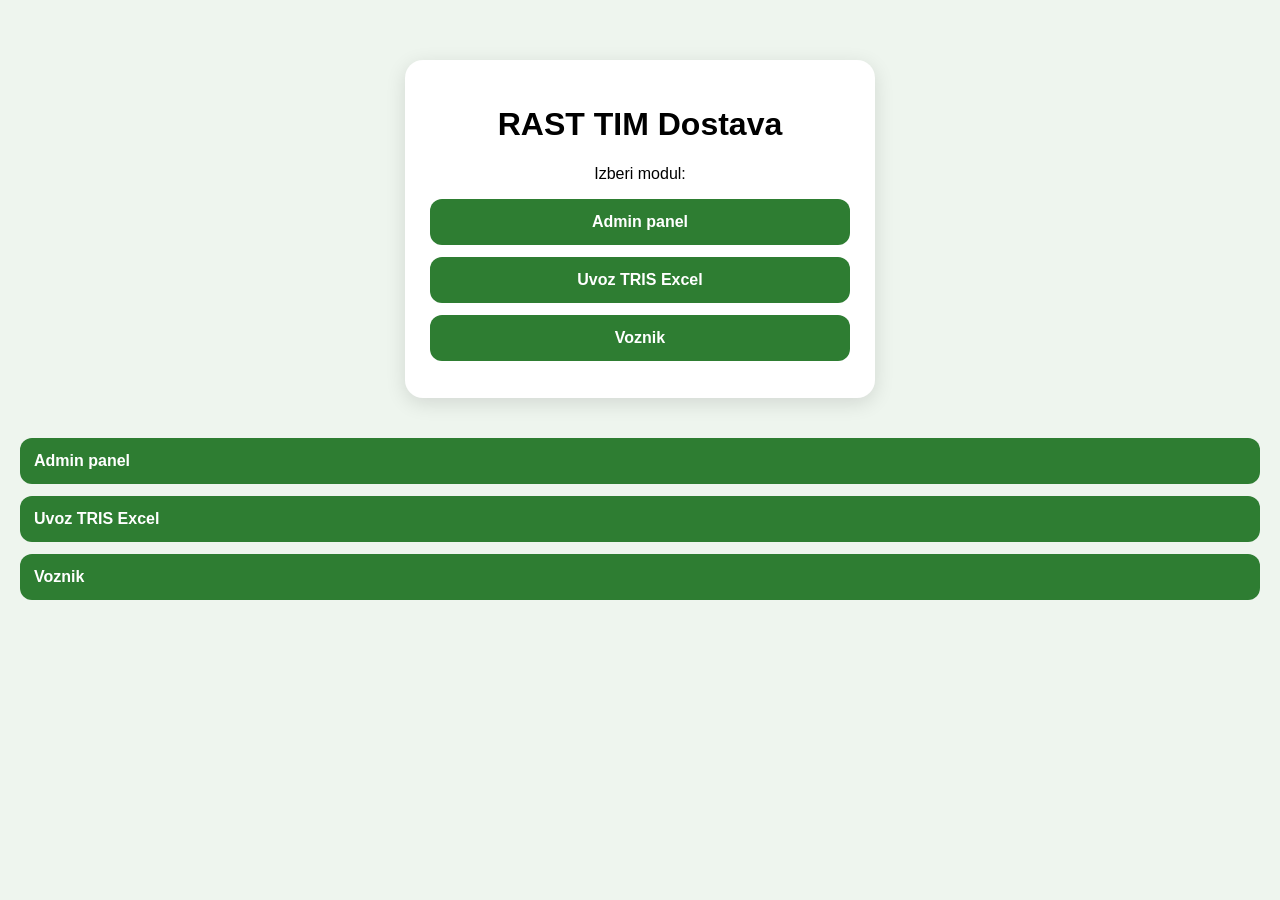
==== commit 2e46cfc2: "Update index.html" ====
--- a/index.html
+++ b/index.html
@@ -16,3 +16,6 @@
   </div>
 </body>
 </html>
+<a class="btn" href="pages/admin.html">Admin panel</a>
+<a class="btn" href="pages/uvoz.html">Uvoz TRIS Excel</a>
+<a class="btn" href="pages/voznik.html">Voznik</a>
--- a/css/styles.css
+++ b/css/styles.css
@@ -1,2 +1,27 @@
-body{
+body {
+  font-family: Arial, sans-serif;
+  background: #eef5ee;
+  margin: 0;
+  padding: 20px;
 }
+
+.card {
+  max-width: 420px;
+  margin: 40px auto;
+  background: white;
+  padding: 25px;
+  border-radius: 18px;
+  box-shadow: 0 5px 20px rgba(0,0,0,0.12);
+  text-align: center;
+}
+
+.btn {
+  display: block;
+  background: #2e7d32;
+  color: white;
+  padding: 14px;
+  margin: 12px 0;
+  border-radius: 12px;
+  text-decoration: none;
+  font-weight: bold;
+}
